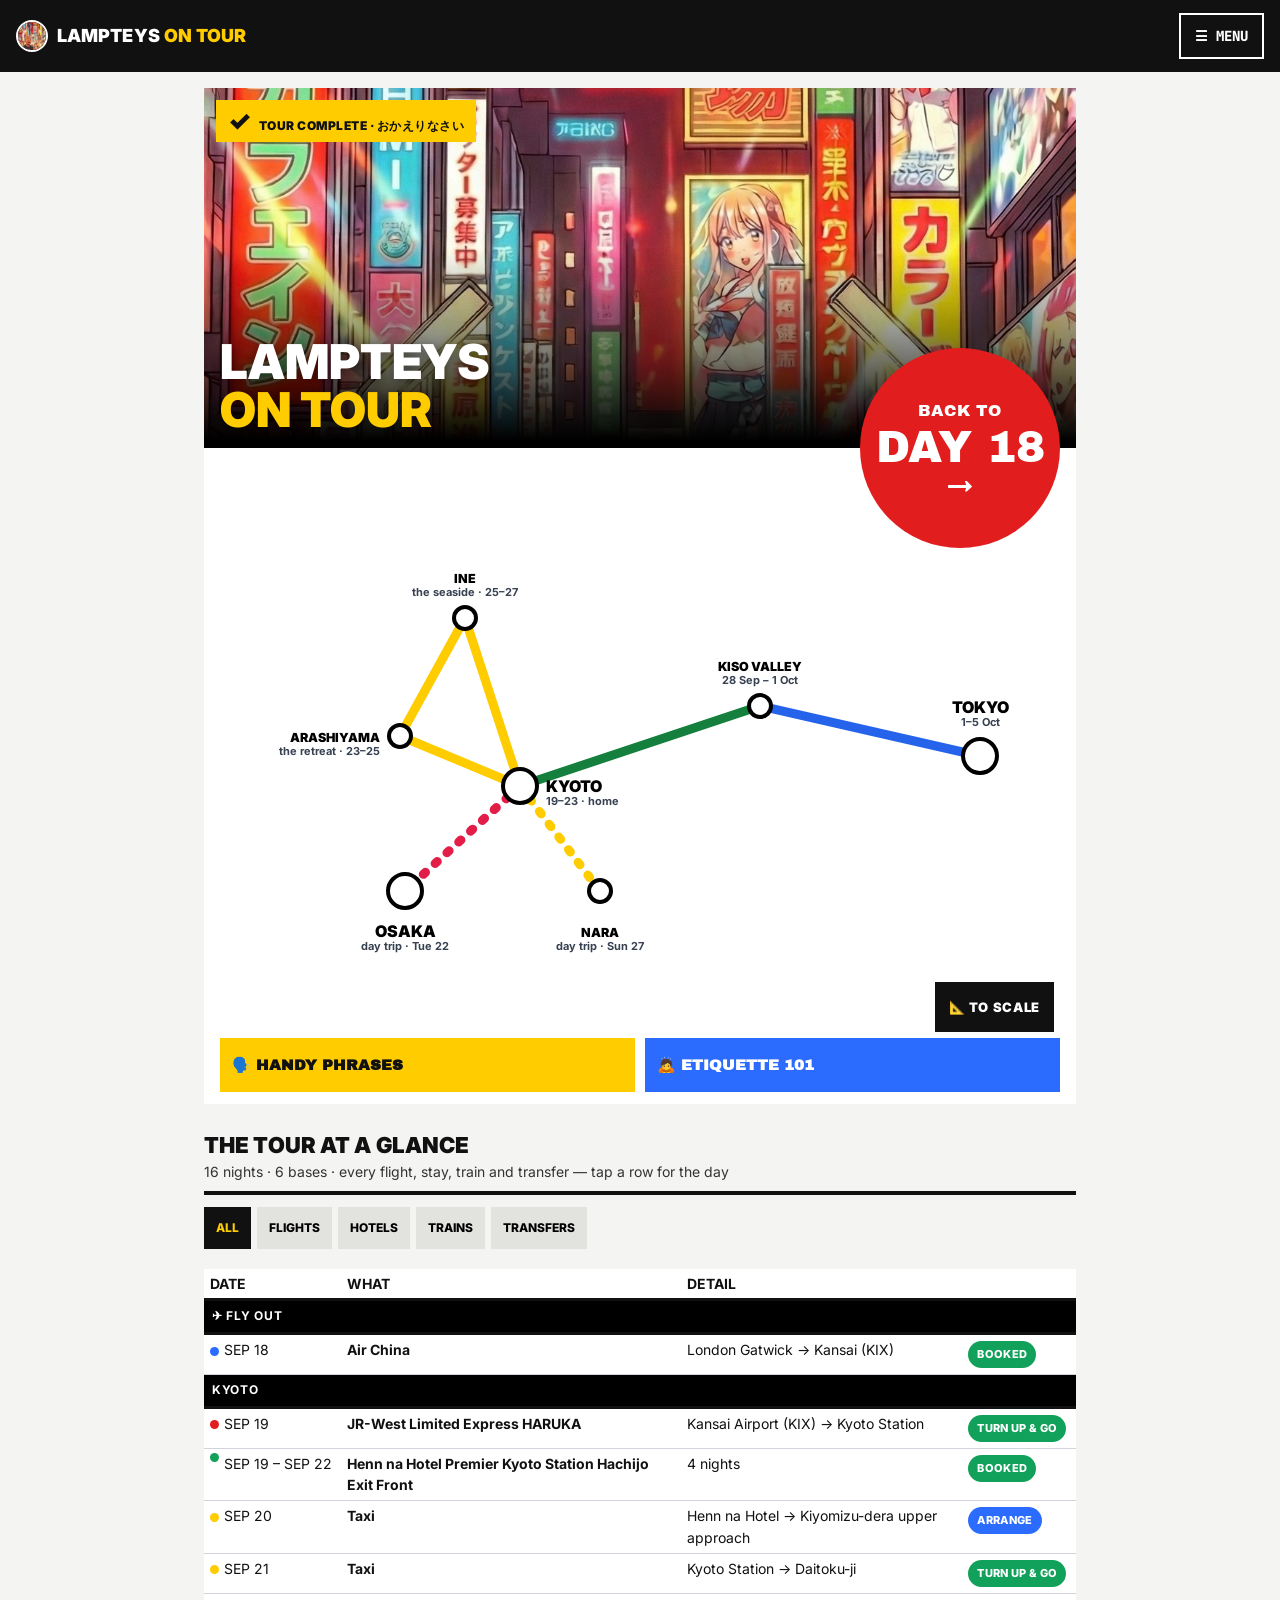
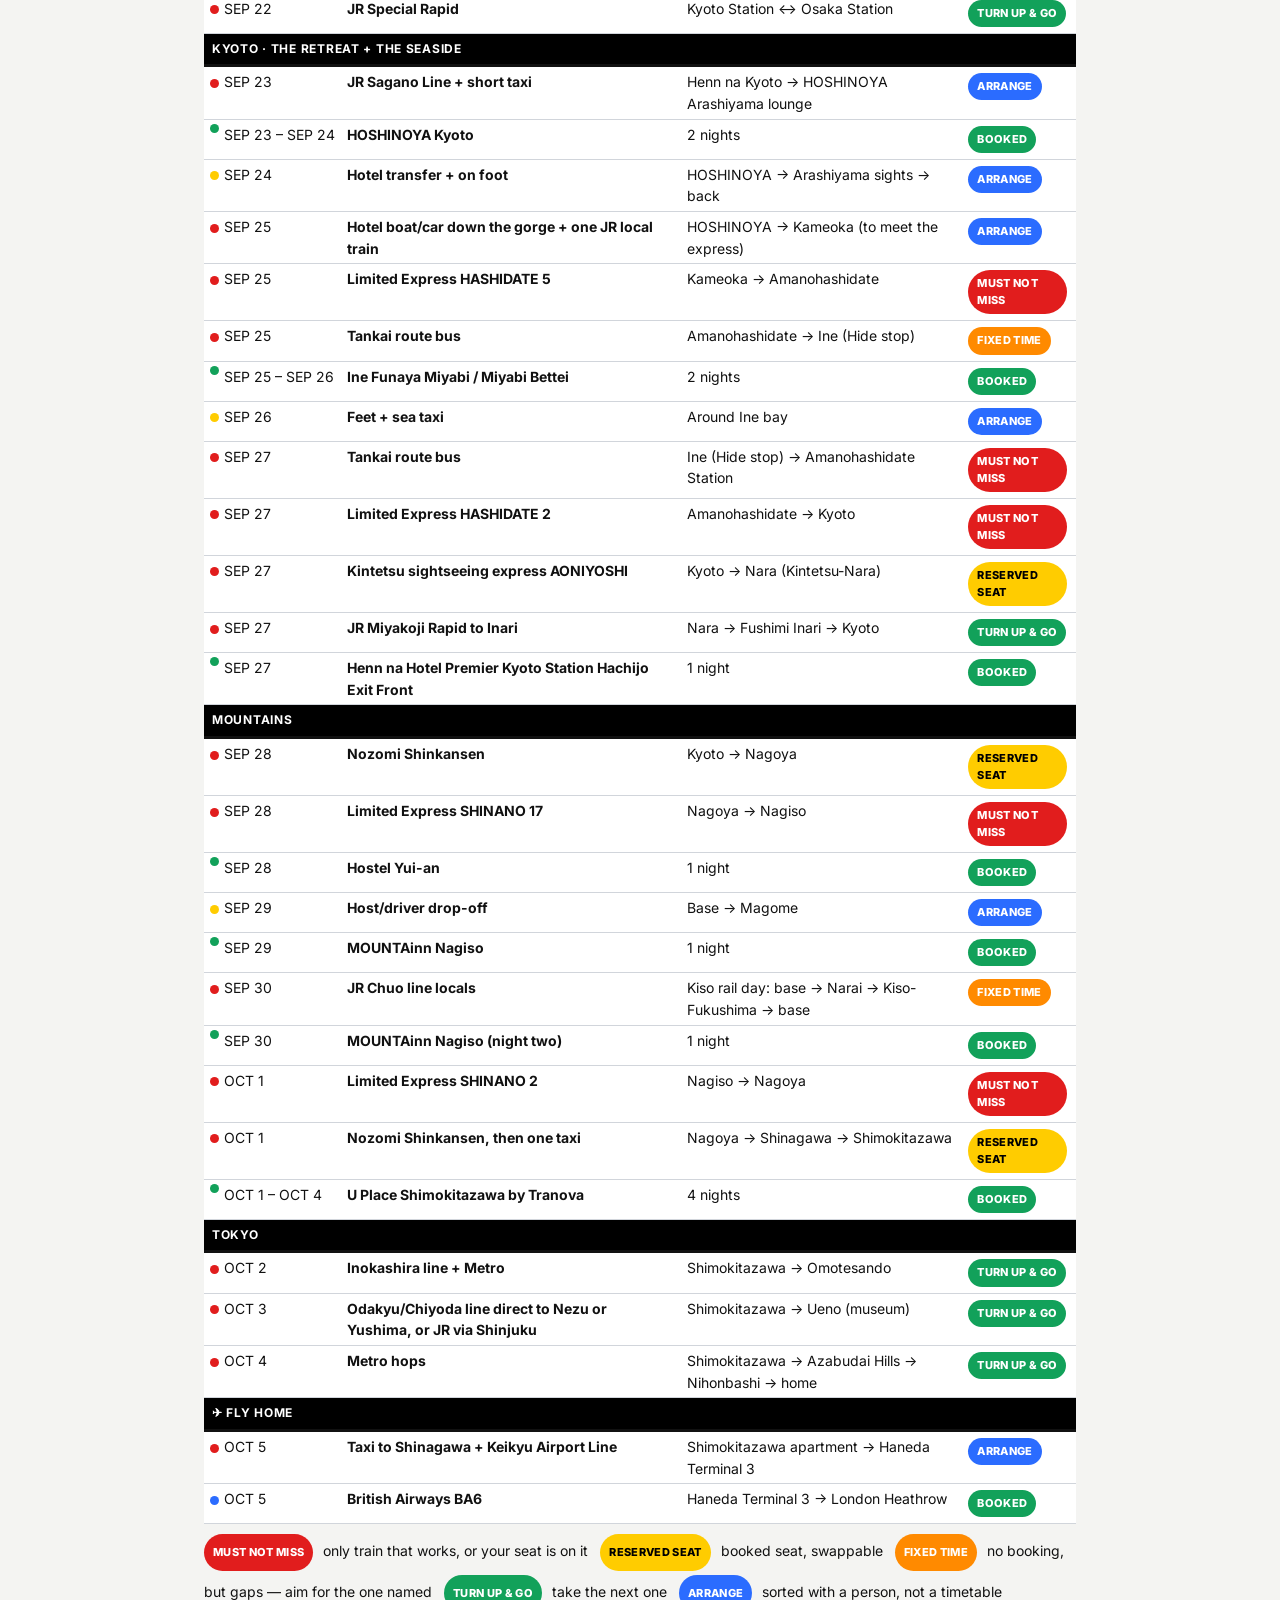
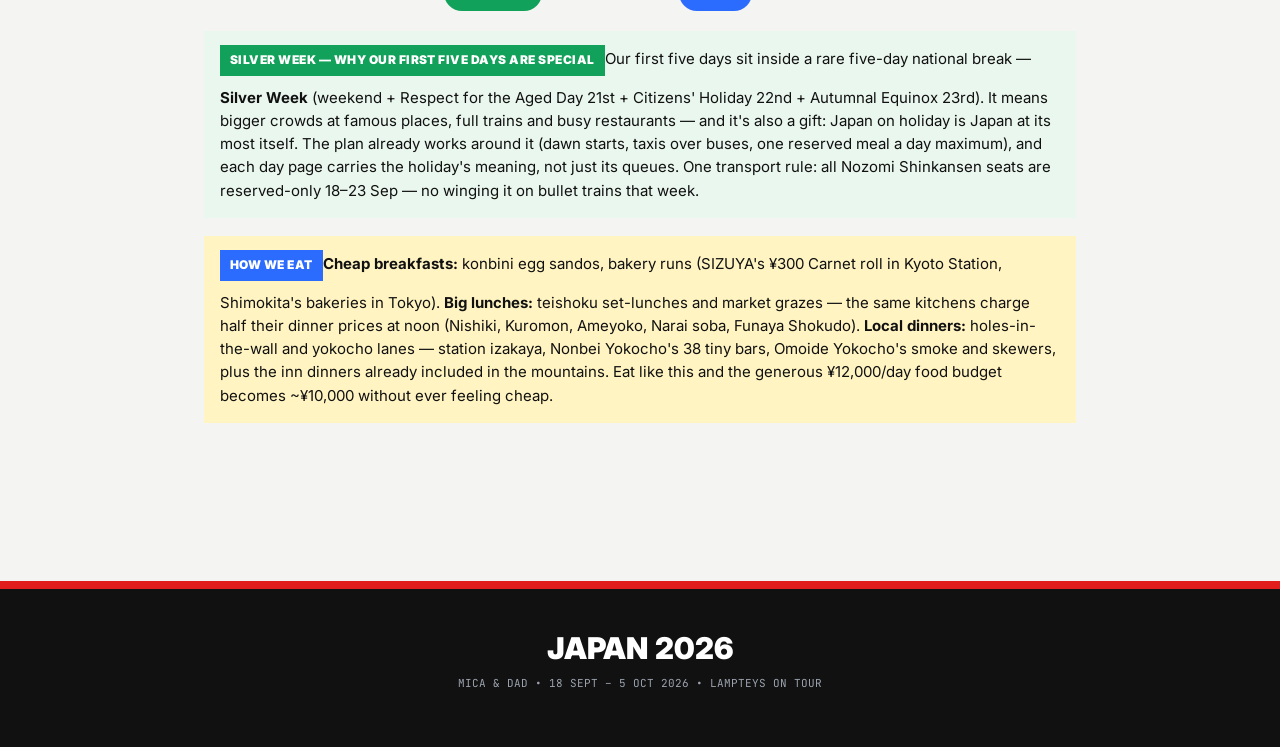
==== index.html @ 9e2e8c27 "Home: phrases + etiquette buttons move under the map Co-Authored-By: Claude Fable 5.1 <noreply@anthr" ====
<!DOCTYPE html>
<html lang="en">
<head>
<meta charset="UTF-8">
<meta name="viewport" content="width=device-width, initial-scale=1.0, viewport-fit=cover">
<meta name="theme-color" content="#ff2a2a">
<meta name="apple-mobile-web-app-capable" content="yes">
<meta name="apple-mobile-web-app-status-bar-style" content="black-translucent">
<meta name="apple-mobile-web-app-title" content="LAMPTEYS">
<title>LAMPTEYS ON TOUR</title>
<link rel="manifest" href="manifest.webmanifest">
<link rel="apple-touch-icon" href="images/icon-192.png">
<link rel="icon" href="images/icon-192.png">
<link rel="preconnect" href="https://fonts.googleapis.com">
<link href="https://fonts.googleapis.com/css2?family=Archivo+Black&family=Inter:wght@400;600;700;800;900&family=JetBrains+Mono:wght@400;700&family=Zen+Kaku+Gothic+New:wght@900&display=swap" rel="stylesheet">
<style>
:root{
  --bg:#f0f0f0; --ink:#000; --red:#ff2a2a; --yellow:#ffcc00; --blue:#0044ff;
  --green:#15803d; --orange:#f97316; --purple:#9333ea; --bw:3px;
}
*{box-sizing:border-box; -webkit-tap-highlight-color:transparent;}
html{scroll-behavior:smooth;}
body{
  margin:0; font-family:'Inter',sans-serif; background:var(--bg); color:var(--ink);
  padding-bottom:env(safe-area-inset-bottom);
  background-image:linear-gradient(rgba(0,0,0,.05) 1px,transparent 1px),linear-gradient(90deg,rgba(0,0,0,.05) 1px,transparent 1px);
  background-size:20px 20px;
}
h1,h2,h3,h4,.disp{font-family:'Archivo Black','Zen Kaku Gothic New',sans-serif;text-transform:uppercase;line-height:1.05;margin:0;}
.mono{font-family:'JetBrains Mono',monospace;}
a{color:inherit;}
img{max-width:100%;}
.wrap{max-width:900px;margin:0 auto;padding:0 14px;}
.nosb::-webkit-scrollbar{display:none}.nosb{-ms-overflow-style:none;scrollbar-width:none;}

/* POP BUTTONS */
.btn{
  display:flex;align-items:center;justify-content:center;gap:8px;
  background:#fff;border:var(--bw) solid #000;box-shadow:4px 4px 0 #000;
  font-family:'Archivo Black',sans-serif;text-transform:uppercase;letter-spacing:.05em;
  font-size:12px;padding:13px 14px;cursor:pointer;position:relative;top:0;left:0;
  transition:all .1s cubic-bezier(.4,0,.2,1);text-decoration:none;color:#000;text-align:center;
}
.btn:active{top:4px;left:4px;box-shadow:0 0 0 #000;}
.btn.red{background:var(--red);color:#fff;} .btn.yellow{background:var(--yellow);}
.btn.blue{background:var(--blue);color:#fff;} .btn.black{background:#000;color:#fff;}
.btn.big{font-size:17px;padding:18px 16px;box-shadow:6px 6px 0 #000;}
.btn.mini{font-size:10px;padding:7px 9px;box-shadow:3px 3px 0 #000;flex:1;}

/* TAGS */
.tag{display:inline-block;font-family:'JetBrains Mono',monospace;font-size:9px;font-weight:700;
  text-transform:uppercase;border:none;border-radius:999px;padding:3px 9px;background:#e5e7eb;margin:2px 3px 2px 0;letter-spacing:.03em;}
.tag.core{background:var(--red);color:#fff;} .tag.opt{background:#f3f4f6;color:#374151;}
.tag.book{background:var(--yellow);} .tag.local{background:var(--purple);color:#fff;}
.tag.low{background:#a7f3d0;} .tag.rain{background:#bfdbfe;} .tag.free{background:#000;color:#fff;}
.tag.scenic{background:#86efac;} .tag.hist{background:#fde68a;} .tag.culture{background:#fbcfe8;}
.tag.food{background:var(--orange);color:#fff;} .tag.cake{background:#f9a8d4;} .tag.shop{background:#c7d2fe;}
.tag.ent{background:#67e8f9;} .tag.weird{background:#d8b4fe;} .tag.status{background:#000;color:#fff;}
.tag.ok{background:var(--green);color:#fff;} .tag.ride{background:#fde68a;color:#78350f;} .tag.warn{background:var(--red);color:#fff;} .tag.est{background:#e5e7eb;}

/* CARDS */
.card{background:#fff;border:var(--bw) solid #000;box-shadow:6px 6px 0 rgba(0,0,0,.12);margin-bottom:16px;overflow:hidden;}
.card:hover{box-shadow:8px 8px 0 var(--red);}
.card .imgbox{height:170px;background:#e8e8e8;border-bottom:3px solid #000;position:relative;overflow:hidden;}
.card .imgbox img{width:100%;height:100%;object-fit:cover;display:block;}
.card .imgbox .cat{position:absolute;top:0;right:0;background:#000;color:#fff;font-family:'JetBrains Mono',monospace;font-size:10px;font-weight:700;padding:3px 8px;text-transform:uppercase;}
.card .imgbox .credit{position:absolute;bottom:0;left:0;background:rgba(0,0,0,.55);color:#fff;font-size:8px;padding:1px 5px;font-family:'JetBrains Mono',monospace;}
.card .body{padding:14px;}
.ph{display:flex;align-items:center;justify-content:center;height:100%;font-family:'Archivo Black',sans-serif;font-size:34px;color:#fff;text-shadow:3px 3px 0 #000;-webkit-text-stroke:1.5px #000;letter-spacing:.02em;text-align:center;padding:0 10px;}

/* RECEIPT (food) */
.receipt{background:#fff;border:3px solid #000;padding:16px;position:relative;box-shadow:6px 6px 0 rgba(0,0,0,.1);margin-bottom:14px;font-size:13.5px;}
.receipt::before{content:"";position:absolute;top:-6px;left:0;width:100%;height:10px;
  background:radial-gradient(circle,transparent 4px,#fff 5px) repeat-x;background-size:12px 10px;transform:rotate(180deg);}
.rline{border-bottom:2px dashed #000;margin:9px 0;}
.receipt h4{font-size:15px;}
.receipt .mono{font-size:11px;}

/* BOXES */
.narr{background:#fffbeb;border:3px solid #000;padding:18px;margin:22px 0;font-weight:600;position:relative;box-shadow:6px 6px 0 var(--blue);font-size:14.5px;}
.narr::before{content:attr(data-label);position:absolute;top:-12px;left:10px;background:var(--blue);color:#fff;
  font-family:'Archivo Black',sans-serif;font-size:11px;padding:4px 8px;transform:rotate(-2deg);border:2px solid #000;text-transform:uppercase;}
.hist-box{background:#f0fdf4;border:3px solid #000;padding:18px;margin:22px 0;position:relative;box-shadow:6px 6px 0 var(--green);font-size:14px;}
.hist-box::before{content:attr(data-label);position:absolute;top:-12px;left:10px;background:var(--green);color:#fff;
  font-family:'Archivo Black',sans-serif;font-size:11px;padding:4px 8px;transform:rotate(1deg);border:2px solid #000;text-transform:uppercase;}
.warn-box{background:#fef2f2;border:3px solid #000;padding:14px 16px;margin:16px 0;position:relative;box-shadow:5px 5px 0 var(--red);font-size:13.5px;}
.warn-box::before{content:attr(data-label);position:absolute;top:-12px;left:10px;background:var(--red);color:#fff;
  font-family:'Archivo Black',sans-serif;font-size:11px;padding:3px 8px;transform:rotate(-1deg);border:2px solid #000;text-transform:uppercase;}
.info-box{background:#eff6ff;border:3px solid #000;padding:14px 16px;margin:16px 0;position:relative;box-shadow:5px 5px 0 var(--blue);font-size:13.5px;}
.info-box::before{content:attr(data-label);position:absolute;top:-12px;left:10px;background:var(--blue);color:#fff;
  font-family:'Archivo Black',sans-serif;font-size:11px;padding:3px 8px;border:2px solid #000;text-transform:uppercase;}

/* SECTION HEADERS */
.sec{border-left:8px solid #000;background:#fff;border-top:3px solid #000;border-right:3px solid #000;border-bottom:3px solid #000;
  padding:10px 14px;margin:30px 0 16px;box-shadow:5px 5px 0 rgba(0,0,0,.15);}
.sec h3{font-size:19px;} .sec .sub{font-family:'JetBrains Mono',monospace;font-size:11px;margin-top:3px;color:#374151;}
.sec.orange{border-left-color:var(--orange);background:#fff7ed;}
.sec.blue{border-left-color:var(--blue);background:#eff6ff;}
.sec.green{border-left-color:var(--green);background:#f0fdf4;}
.sec.pink{border-left-color:#ec4899;background:#fdf2f8;}
.sec.purple{border-left-color:var(--purple);background:#faf5ff;}

/* EXPANDABLE SECTION CARDS (one box: banner header + contents) */
.secx{margin:30px 0 16px;}
.secx>summary{list-style:none;cursor:pointer;position:relative;display:block;
  border:3px solid #000;border-left-width:8px;padding:10px 44px 10px 14px;background:#fff;box-shadow:5px 5px 0 rgba(0,0,0,.15);}
.secx>summary::-webkit-details-marker{display:none;}
.secx>summary h3{font-size:19px;}
.secx>summary .sub{font-family:'JetBrains Mono',monospace;font-size:11px;margin-top:3px;color:#374151;}
.secx>summary .exp{position:absolute;right:14px;top:14px;font-size:16px;transition:transform .15s;}
.secx[open]>summary .exp{transform:rotate(180deg);}
.secx[open]>summary{border-bottom-style:dashed;border-bottom-width:2px;}
.secx .secbody{border:3px solid #000;border-top:none;border-left-width:8px;background:#fff;padding:12px;box-shadow:5px 5px 0 rgba(0,0,0,.15);}
.secx.blue>summary,.secx.blue .secbody{border-left-color:var(--blue);} .secx.blue>summary{background:#eff6ff;}
.secx.orange>summary,.secx.orange .secbody{border-left-color:var(--orange);} .secx.orange>summary{background:#fff7ed;}
.secx.green>summary,.secx.green .secbody{border-left-color:var(--green);} .secx.green>summary{background:#f0fdf4;}
.hrow{display:flex;gap:10px;align-items:center;margin:0 0 10px;}
.secx>summary .whyline{font-size:13px;font-weight:500;margin:6px 0 0;line-height:1.45;}
.secx>summary .sumtags{margin-top:7px;}
.getblk{background:#f9fafb;border:2px dashed #9ca3af;padding:9px 11px;margin-bottom:14px;}
.getblk .getrow{font-size:12px;font-family:'JetBrains Mono',monospace;display:flex;align-items:center;flex-wrap:wrap;gap:4px;margin-bottom:4px;}

/* HEADER */
header{position:sticky;top:0;z-index:50;background:#fff;border-bottom:4px solid #000;padding:10px 14px calc(10px);
  padding-top:calc(10px + env(safe-area-inset-top));display:flex;justify-content:space-between;align-items:center;box-shadow:0 3px 0 rgba(0,0,0,.1);}
header .logo{display:flex;gap:9px;align-items:center;cursor:pointer;text-decoration:none;color:#000;}
header .logo .dot{width:32px;height:32px;border-radius:50%;border:2.5px solid #000;overflow:hidden;background:#000;flex-shrink:0;}
header .logo .dot img{width:100%;height:100%;object-fit:cover;object-position:50% 30%;}
header h1{font-size:17px;} header h1 span{color:var(--red);}
header .hbtns{display:flex;gap:7px;}
header .hbtn{font-size:9.5px;font-weight:800;border:2px solid #000;padding:5px 8px;background:#fff;cursor:pointer;
  text-transform:uppercase;box-shadow:2px 2px 0 #000;font-family:'JetBrains Mono',monospace;text-decoration:none;color:#000;}
header .hbtn:active{transform:translate(2px,2px);box-shadow:none;}
#offline-pill{display:none;background:#000;color:var(--yellow);font-family:'JetBrains Mono',monospace;font-size:9px;
  font-weight:700;padding:4px 8px;text-align:center;letter-spacing:.06em;}
body.offline #offline-pill{display:block;}

/* NAV TABS */
#daynav{display:flex;overflow-x:auto;gap:7px;padding:10px 12px;background:#fff;position:sticky;z-index:40;border-bottom:3px solid #000;}
.dtab{flex-shrink:0;border:3px solid #e5e5e5;background:#fff;padding:7px 10px;text-align:center;cursor:pointer;
  font-family:'JetBrains Mono',monospace;font-size:10px;font-weight:700;min-width:64px;position:relative;}
.dtab .c{font-family:'Archivo Black',sans-serif;font-size:12px;text-transform:uppercase;margin-top:2px;}
.dtab.active{background:var(--yellow);border-color:#000;transform:skew(-5deg);box-shadow:3px 3px 0 #000;}
.dtab .ind{position:absolute;top:-7px;right:-6px;font-size:11px;background:#fff;border:2px solid #000;border-radius:50%;
  width:18px;height:18px;line-height:15px;}
.dtab .ind.trav{background:var(--blue);} .dtab .ind.bk{background:var(--yellow);}

/* SUBNAV */
#subnav{display:flex;overflow-x:auto;gap:7px;padding:9px 12px;background:#000;position:sticky;z-index:39;}
.snav{flex-shrink:0;color:#fff;font-family:'JetBrains Mono',monospace;font-size:10px;font-weight:700;text-transform:uppercase;
  padding:5px 10px;border:2px solid #444;cursor:pointer;text-decoration:none;letter-spacing:.03em;}
.snav.active{background:var(--red);border-color:#fff;}

/* HERO (landing) */
.hero{border:6px solid #000;background:#fff;box-shadow:12px 12px 0 #000;margin:22px 0;overflow:hidden;}
.hero .himg{position:relative;height:430px;background:#000;overflow:hidden;}
.hero .himg img{width:100%;height:100%;object-fit:cover;object-position:50% 22%;}
.hero .himg .grad{position:absolute;inset:0;background:linear-gradient(to top,#000 2%,rgba(0,0,0,.55) 24%,transparent 55%);}
.hero .himg .ht{position:absolute;bottom:16px;left:16px;right:16px;}
.hero .himg h1{font-size:clamp(42px,10vw,84px);color:#fff;letter-spacing:-.02em;
  text-shadow:4px 4px 0 var(--blue);-webkit-text-stroke:2px #000;}
.hero .himg h1 .y{color:var(--yellow);}
.hero .hbody{padding:20px 16px;background:
  linear-gradient(#fff 60%, #fff);}
.route{display:flex;justify-content:space-between;align-items:center;position:relative;margin:14px 2px 22px;flex-wrap:nowrap;overflow-x:auto;gap:4px;padding:8px 2px;}
.route::before{content:"";position:absolute;top:50%;left:0;width:100%;height:8px;background:#000;border-radius:99px;z-index:0;}
.route .stop{background:#fff;border:3px solid #000;border-radius:99px;padding:3px 6px;font-family:'Archivo Black',sans-serif;
  font-size:9px;z-index:1;white-space:nowrap;text-transform:uppercase;flex-shrink:0;}
@media(min-width:480px){.route .stop{font-size:11px;padding:4px 9px;border-width:3.5px;}}
.route .stop.end{background:#000;color:#fff;box-shadow:4px 4px 0 var(--red);}
.route .stop.mid{background:var(--yellow);}
.datebar{display:inline-block;background:var(--yellow);border:2.5px solid #000;box-shadow:4px 4px 0 #000;
  font-family:'JetBrains Mono',monospace;font-weight:700;font-size:12.5px;padding:7px 11px;transform:rotate(-1deg);margin-bottom:8px;}
#countdown{font-family:'JetBrains Mono',monospace;font-weight:700;font-size:12px;margin:6px 0 18px;}
#countdown b{background:#000;color:var(--yellow);padding:2px 7px;font-size:15px;margin-right:4px;}
.homegrid{display:grid;grid-template-columns:1fr 1fr;gap:13px;margin-top:14px;}
@media(min-width:640px){.homegrid{grid-template-columns:1fr 1fr 1fr;}}

/* DAY HERO */
.dayhero{border:4px solid #000;background:#fff;box-shadow:8px 8px 0 rgba(0,0,0,.14);margin:20px 0;overflow:hidden;}
.dayhero .dh-img{height:220px;position:relative;background:#ddd;}
.dayhero .dh-img img{width:100%;height:100%;object-fit:cover;display:block;}
.dayhero .dh-img .credit{position:absolute;bottom:0;right:0;background:rgba(0,0,0,.55);color:#fff;font-size:8px;padding:1px 5px;font-family:'JetBrains Mono',monospace;}
.dayhero .dh-body{padding:16px;}
.dayhero h2{font-size:clamp(24px,6vw,38px);margin:6px 0 4px;}
.factgrid{display:grid;grid-template-columns:1fr 1fr;gap:8px;margin-top:14px;}
@media(min-width:640px){.factgrid{grid-template-columns:1fr 1fr 1fr;}}
.fact{border:2.5px solid #000;background:#fafafa;padding:8px 10px;}
.fact .k{font-family:'JetBrains Mono',monospace;font-size:9px;font-weight:700;text-transform:uppercase;color:#6b7280;}
.fact .v{font-weight:700;font-size:12.5px;margin-top:2px;}

/* TRAVEL CARD */
.leg{border:3px solid #000;background:#fff;box-shadow:6px 6px 0 var(--blue);margin-bottom:18px;}
.leg .leg-head{background:var(--blue);color:#fff;padding:10px 14px;display:flex;justify-content:space-between;align-items:center;gap:8px;flex-wrap:wrap;}
.leg .leg-head h4{font-size:14.5px;color:#fff;}
.leg .leg-head .mono{font-size:10px;color:#dbeafe;}
.leg .leg-body{padding:13px 14px;font-size:13.5px;}
.kv{display:grid;grid-template-columns:110px 1fr;gap:4px 10px;font-size:12.5px;margin:9px 0;}
.kv .k{font-family:'JetBrains Mono',monospace;font-size:10px;font-weight:700;text-transform:uppercase;color:#4b5563;padding-top:1px;}
.steps{counter-reset:s;margin:10px 0;padding:0;list-style:none;}
.steps li{counter-increment:s;position:relative;padding:7px 0 7px 38px;border-bottom:1.5px dashed #d1d5db;font-size:13.5px;}
.steps li::before{content:counter(s);position:absolute;left:0;top:6px;width:24px;height:24px;background:var(--yellow);
  border:2.5px solid #000;font-family:'Archivo Black',sans-serif;font-size:12px;display:flex;align-items:center;justify-content:center;}
.grid2{display:grid;grid-template-columns:1fr;gap:14px;}
@media(min-width:640px){.grid2{grid-template-columns:1fr 1fr;}}

/* SHAPE OF DAY */
.shape{display:grid;grid-template-columns:1fr;gap:10px;}
@media(min-width:640px){.shape{grid-template-columns:1fr 1fr 1fr;}}
.shape .slot{border:3px solid #000;background:#fff;padding:12px;box-shadow:4px 4px 0 rgba(0,0,0,.12);}
.shape .slot h4{font-size:13px;border-bottom:3px solid var(--yellow);display:inline-block;margin-bottom:7px;}
.shape .slot p{margin:0;font-size:13px;}

/* HOTEL */
.hotel{border:3px solid var(--blue);background:#fff;box-shadow:6px 6px 0 rgba(0,68,255,.25);margin-bottom:16px;position:relative;overflow:hidden;}
.hotel .status{position:absolute;top:0;right:0;font-family:'JetBrains Mono',monospace;font-size:10px;font-weight:700;padding:4px 9px;z-index:2;}

/* CHECKLIST */
.chk{border:2.5px solid #000;background:#fff;margin-bottom:10px;padding:11px 12px;display:flex;gap:10px;align-items:flex-start;}
.chk .box{width:22px;height:22px;border:3px solid #000;flex-shrink:0;margin-top:1px;background:#fff;font-family:'Archivo Black',sans-serif;font-size:14px;display:flex;align-items:center;justify-content:center;}
.chk.done{background:#f0fdf4;} .chk.done .box{background:var(--green);color:#fff;}
.chk.done .t{text-decoration:none;} .chk .t{font-weight:700;font-size:13.5px;}
.chk .d{font-size:12px;color:#374151;margin-top:2px;}
.chk .meta{font-family:'JetBrains Mono',monospace;font-size:10px;color:#6b7280;margin-top:3px;}
.chk.secondary{opacity:.62;background:#fafafa;}

/* PHRASES */
.phrase{border:2.5px solid #000;background:#fff;margin-bottom:10px;padding:11px 13px;cursor:pointer;}
.phrase .en{font-weight:800;font-size:13px;}
.phrase .jp{font-size:19px;margin:4px 0 2px;font-weight:600;}
.phrase .ro{font-family:'JetBrains Mono',monospace;font-size:11px;color:#374151;}
.phrase .use{font-size:11.5px;color:#6b7280;margin-top:4px;}
#bigphrase{position:fixed;inset:0;background:#fff;z-index:200;display:none;flex-direction:column;align-items:center;justify-content:center;padding:24px;text-align:center;}
#bigphrase .jp{font-size:clamp(34px,9vw,64px);font-weight:900;line-height:1.3;}
#bigphrase .en{font-size:16px;font-weight:700;margin-top:18px;color:#374151;white-space:pre-line;}
#bigphrase button{margin-top:30px;}

/* MAP */
.mapframe{border:4px solid #000;box-shadow:8px 8px 0 rgba(0,0,0,.15);height:340px;background:#e5e7eb;margin-bottom:14px;position:relative;}
.mapframe iframe{width:100%;height:100%;border:0;display:block;}
.mapframe .map-off{position:absolute;inset:0;display:flex;align-items:center;justify-content:center;flex-direction:column;gap:8px;text-align:center;padding:20px;font-weight:700;}
.pin-row{border:2.5px solid #000;background:#fff;padding:10px 12px;margin-bottom:9px;display:flex;justify-content:space-between;gap:10px;align-items:center;flex-wrap:wrap;}
.pin-row .n{font-weight:800;font-size:13px;} .pin-row .a{font-size:11px;color:#4b5563;font-family:'JetBrains Mono',monospace;}

/* FOOTER */
footer{background:#000;color:#fff;text-align:center;padding:44px 16px;border-top:8px solid var(--red);margin-top:50px;}
footer h2{font-size:30px;} footer p{font-family:'JetBrains Mono',monospace;font-size:11px;color:#9ca3af;}

/* COMPACT EXPANDABLE ROWS (v2 restyle) */
.xr{border:2.5px solid #000;background:#fff;margin-bottom:10px;}
.xr>summary{display:flex;gap:10px;align-items:center;padding:9px 11px;cursor:pointer;list-style:none;}
.xr>summary::-webkit-details-marker{display:none;}
.xr .th{width:54px;height:54px;object-fit:cover;border:2px solid #000;flex-shrink:0;}
.xr .thc{display:flex;align-items:center;justify-content:center;font-family:'Archivo Black',sans-serif;color:#fff;font-size:19px;}
.xr .nm{font-weight:800;font-size:13.5px;line-height:1.2;}
.xr .jpn{font-family:Inter;font-weight:600;font-size:11px;color:#6b7280;}
.xr .ol{font-size:11.5px;color:#4b5563;margin-top:2px;}
.xr .exp{margin-left:auto;font-size:15px;flex-shrink:0;transition:transform .15s;}
.xr[open]>summary .exp{transform:rotate(180deg);}
.xr[open]>summary{border-bottom:2px dashed #9ca3af;}
.xr .inner2{padding:12px;}
.mae{border-top:2px dashed #d1d5db;margin-top:12px;padding-top:10px;font-size:12.5px;}
.mae>div{margin:4px 0;}
.mae b{font-family:'JetBrains Mono',monospace;font-size:10px;background:var(--yellow);border:1.5px solid #000;padding:1px 5px;margin-right:5px;}

#mapmodal{position:fixed;inset:0;background:rgba(0,0,0,.62);z-index:150;display:none;align-items:center;justify-content:center;padding:14px;}
.mm-box{background:#fff;border:4px solid #000;box-shadow:8px 8px 0 #000;width:100%;max-width:640px;height:72vh;display:flex;flex-direction:column;}
.mm-head{display:flex;justify-content:space-between;align-items:center;padding:8px 10px;border-bottom:3px solid #000;gap:8px;}
#mm-frame{flex:1;border:0;width:100%;}
.legblk{padding:10px 0;border-bottom:2px dashed #d1d5db;}
.legblk:last-child{border-bottom:none;}
.legblk .lt{font-weight:800;font-size:13.5px;}

/* DAY TIMELINE (big type for easy reading) */
.tl{margin:16px 0 6px;border-left:5px solid #000;padding-left:16px;}
.tln{position:relative;padding:0 0 16px 4px;}
.tln::before{content:"";position:absolute;left:-25px;top:4px;width:13px;height:13px;background:var(--yellow);border:3px solid #000;border-radius:50%;}
.tln .plabel{font-family:'Archivo Black',sans-serif;font-size:13px;background:#000;color:#fff;padding:2px 8px;display:inline-block;margin-bottom:6px;}
.tln .step{font-size:15px;line-height:1.55;margin:5px 0;padding-left:2px;}
.tln .step::before{content:"▸ ";color:var(--red);font-weight:900;}
.shortbox{border:3px solid #000;background:#fff;box-shadow:4px 4px 0 var(--blue);padding:10px 12px 8px;margin:12px 0 4px;}.shortbox .shl{font-family:inherit;font-size:11px;font-weight:800;letter-spacing:.12em;color:var(--blue);margin-bottom:4px;}.shortbox ol{margin:0;padding-left:20px;font-size:14px;font-weight:700;line-height:1.4;}.shortbox li{margin:3px 0;}.shortbox .shs{font-size:12.5px;color:#4b5563;margin-top:6px;border-top:2px dashed #d1d5db;padding-top:6px;font-weight:500;}.slot{margin-top:6px;font-size:12px;border:2px dashed #9ca3af;padding:5px 8px;background:#fffbeb;}
.anchorline{border:3px solid #000;background:var(--yellow);box-shadow:4px 4px 0 #000;padding:10px 12px;font-weight:800;font-size:14px;margin:12px 0 6px;}
.wsline{font-family:'JetBrains Mono',monospace;font-size:12px;font-weight:700;color:#374151;margin:10px 0 0;}
.flexline{font-size:12.5px;color:#4b5563;margin:2px 0 0;border-top:2px dashed #d1d5db;padding-top:8px;}
.dtags .tag{font-size:11px;padding:3px 8px;}

/* MISC */
.fade{animation:fadeIn .35s ease-out;}
@keyframes fadeIn{from{opacity:0;transform:translateY(10px);}to{opacity:1;transform:translateY(0);}}
details.more{border:2.5px solid #000;background:#fafafa;margin-top:9px;}
details.more summary{cursor:pointer;font-family:'JetBrains Mono',monospace;font-size:10.5px;font-weight:700;
  text-transform:uppercase;padding:7px 11px;background:#fff;user-select:none;}
details.more[open] summary{border-bottom:2px dashed #9ca3af;}
details.more .inner{padding:10px 12px;font-size:13px;}
.btnrow{display:flex;gap:8px;margin-top:10px;flex-wrap:wrap;}
.lastchecked{font-family:'JetBrains Mono',monospace;font-size:9.5px;color:#6b7280;margin-top:8px;}
.cake-band{background:#fdf2f8;border:3px solid #000;box-shadow:6px 6px 0 #ec4899;padding:16px;margin:22px 0;position:relative;}
.cake-band::before{content:"TODAY'S CAKE 🍰";position:absolute;top:-13px;left:10px;background:#ec4899;color:#fff;
  font-family:'Archivo Black',sans-serif;font-size:11px;padding:4px 8px;transform:rotate(-2deg);border:2px solid #000;}
.day-summary-note{font-size:12px;font-family:'JetBrains Mono',monospace;color:#374151;margin-top:6px;}
table.simple{width:100%;border-collapse:collapse;font-family:'JetBrains Mono',monospace;font-size:12px;}
table.simple th{text-align:left;border-bottom:3px solid #000;padding:7px 6px;}
table.simple td{border-bottom:1.5px solid #d1d5db;padding:7px 6px;vertical-align:top;}
.copybtn{border:2px solid #000;background:#fff;font-family:'JetBrains Mono',monospace;font-size:9.5px;font-weight:700;
  padding:4px 8px;cursor:pointer;box-shadow:2px 2px 0 #000;}
.copybtn:active{transform:translate(2px,2px);box-shadow:none;}

.bigfig{display:grid;grid-template-columns:repeat(auto-fit,minmax(160px,1fr));gap:10px;margin:14px 0 18px}
.bigfig.two{grid-template-columns:repeat(auto-fit,minmax(220px,1fr))}
.bigfig .bf{border:3px solid #000;background:#fff;padding:12px 13px;box-shadow:4px 4px 0 #000}
.bigfig .bf.tot{background:#FFE24D}
.bigfig .bfk{font-family:JetBrains Mono,monospace;font-size:10.5px;letter-spacing:.06em;color:#374151}
.bigfig .bfv{font-family:Archivo Black,sans-serif;font-size:26px;line-height:1.1;margin:4px 0 3px}
.bigfig .bfs{font-size:11.5px;color:#4b5563;line-height:1.35}

.bigfig details.bf{padding:0}
.bigfig details.bf>summary{list-style:none;cursor:pointer;padding:12px 13px;position:relative}
.bigfig details.bf>summary::-webkit-details-marker{display:none}
.bigfig details.bf>summary::after{content:"▾";position:absolute;right:11px;top:11px;font-size:13px}
.bigfig details.bf[open]>summary::after{content:"▴"}
.bigfig .bfbody{padding:0 13px 13px;border-top:2px solid #000;margin-top:2px}
.bigfig .bfnote{font-size:11.5px;color:#4b5563;margin:8px 0 0;line-height:1.4}
table.simple.mini{font-size:12px;margin-top:10px}
table.simple.mini th,table.simple.mini td{padding:4px 6px}
table.simple tr.tr-tot td{font-family:Archivo Black,sans-serif;border-top:2px solid #000}

.tdcard{border:3px solid #000;background:#fff;box-shadow:5px 5px 0 #000;margin:0 0 14px}
.tdcard>summary{list-style:none;cursor:pointer;display:flex;align-items:center;gap:11px;padding:14px 13px}
.tdcard>summary::-webkit-details-marker{display:none}
.tdcard .tdi{font-size:22px;line-height:1}
.tdcard .tdt{flex:1;min-width:0}
.tdcard .tdh{font-family:Archivo Black,sans-serif;font-size:17px;line-height:1.15}
.tdcard .tds{font-size:11.5px;color:#4b5563;margin-top:2px}
.tdcard .tdn{font-family:JetBrains Mono,monospace;font-size:10.5px;border:2px solid #000;padding:2px 7px;white-space:nowrap}
.tdcard>summary .exp{font-size:13px}
.tdcard[open]>summary{border-bottom:3px solid #000}
.tdcard .tdbody{padding:4px 11px 12px}
.tdcard.crit{border-left:9px solid #dc2626}
.tdcard.b4{border-left:9px solid #2563eb}
.tdcard.done{border-left:9px solid #15803d;background:#f6fdf8}

/* ---- tap-to-expand images ---- */
.dayhero .dh-img{cursor:zoom-in}
.dayhero .dh-img .zoomhint{position:absolute;top:8px;right:8px;background:rgba(0,0,0,.62);color:#fff;
  font-family:'JetBrains Mono',monospace;font-size:9.5px;letter-spacing:.04em;padding:3px 7px;border:1px solid rgba(255,255,255,.35);pointer-events:none}
.xr .th{cursor:zoom-in}
#lightbox{position:fixed;inset:0;background:rgba(0,0,0,.94);z-index:9999;display:none;
  flex-direction:column;align-items:center;justify-content:center;padding:14px}
#lightbox.on{display:flex}
#lightbox img{max-width:100%;max-height:78vh;object-fit:contain;border:3px solid #fff;background:#111}
#lightbox .lbcap{color:#fff;font-family:'JetBrains Mono',monospace;font-size:12px;margin-top:12px;text-align:center;max-width:760px;line-height:1.5}
#lightbox .lbcred{color:#9ca3af;font-size:10px;margin-top:5px}
#lightbox .lbclose{position:absolute;top:12px;right:14px;background:#fff;border:3px solid #000;
  font-family:'Archivo Black',sans-serif;font-size:15px;padding:5px 13px;cursor:pointer}
#lightbox .lbnav{position:absolute;top:50%;transform:translateY(-50%);background:rgba(255,255,255,.92);
  border:3px solid #000;font-size:22px;padding:8px 13px;cursor:pointer;user-select:none}
#lightbox .lbprev{left:12px} #lightbox .lbnext{right:12px}
#lightbox .lbcount{color:#fff;font-family:'JetBrains Mono',monospace;font-size:10.5px;margin-top:8px;opacity:.75}

.pfilters{display:flex;flex-wrap:wrap;gap:7px;margin:0 0 16px}
.pf{font-family:'JetBrains Mono',monospace;font-size:10.5px;letter-spacing:.03em;background:#fff;border:2px solid #000;
  padding:6px 10px;cursor:pointer;box-shadow:2px 2px 0 #000}
.pf.on{background:#FFE24D;transform:translate(1px,1px);box-shadow:1px 1px 0 #000}
.pf .pn{opacity:.55;margin-left:3px}
.prow{display:flex;gap:11px;border:2px solid #000;background:#fff;padding:10px 11px;margin-bottom:8px}
.prow .pday{flex:0 0 62px;font-family:'JetBrains Mono',monospace;font-size:10.5px;line-height:1.5}
.prow .pday a{font-weight:700;color:#000}
.prow .pday span{display:block;color:#6b7280}
.prow .pmain{flex:1;min-width:0}
.prow .pnm{font-weight:700;font-size:14px;line-height:1.25}
.prow .pwhy{font-size:12px;color:#4b5563;margin:3px 0 5px;line-height:1.4}
.prow .ptags{display:flex;flex-wrap:wrap;gap:4px}
.prow .ptag{font-family:'JetBrains Mono',monospace;font-size:9px;border:1px solid #000;padding:1px 5px;background:#f7f7f7}
.prow .phrs{font-family:'JetBrains Mono',monospace;font-size:10px;color:#374151;margin-top:4px}
.prow .phrs.cl{color:#b91c1c}
.btn.pinkb{background:#FF5FA2;color:#000}

.aboutx{border:3px solid #000;background:#FFF9E8;box-shadow:5px 5px 0 rgba(0,0,0,.12);margin:16px 0}
.aboutx>summary{list-style:none;cursor:pointer;display:flex;align-items:center;gap:9px;padding:11px 13px;background:#000;color:#fff}
.aboutx>summary::-webkit-details-marker{display:none}
.aboutx .axl{font-family:'Archivo Black',sans-serif;font-size:13.5px;letter-spacing:.02em;flex:1}
.aboutx .axm{font-family:'JetBrains Mono',monospace;font-size:9px;opacity:.6}
.aboutx:not([open]) .axm::after{content:' — TAP TO OPEN'}
.aboutx:not([open]) .axm{font-size:0}
.aboutx:not([open]) .axm::after{font-size:9px}
.aboutx .axbody{padding:13px;font-size:13.5px;line-height:1.62}
.aboutx .axmore{margin-top:11px;padding-top:11px;border-top:2px dashed #c9b98a}
.guide-box{border:3px solid #7c3aed;background:#f5f0ff;padding:11px 12px;margin:12px 0 4px;position:relative;font-size:12.5px;line-height:1.55}
.guide-box::before{content:attr(data-label);position:absolute;top:-11px;left:9px;background:#7c3aed;color:#fff;
  font-family:'JetBrains Mono',monospace;font-size:9.5px;padding:2px 7px;letter-spacing:.04em}

.bigmap{height:460px;border:4px solid #000;box-shadow:6px 6px 0 #000;background:#eee;margin:8px 0 4px;position:relative;z-index:1}
.bigmap .mapload{display:flex;flex-direction:column;align-items:center;justify-content:center;height:100%;
  font-family:'JetBrains Mono',monospace;font-size:12.5px;text-align:center;color:#374151;padding:20px}
.bigmap .mapload span{font-size:10.5px;color:#6b7280;margin-top:7px;max-width:320px;line-height:1.5}
.basepin span{display:flex;align-items:center;justify-content:center;width:26px;height:26px;background:#FFE24D;
  border:3px solid #000;border-radius:50%;font-family:'Archivo Black',sans-serif;font-size:12px}
.routestrip{display:flex;align-items:center;gap:5px;overflow-x:auto;padding:10px 2px 14px}
.routestrip .rs{display:flex;align-items:center;gap:7px;border:2px solid #000;background:#fff;padding:6px 9px;white-space:nowrap}
.routestrip .rsn{width:20px;height:20px;border-radius:50%;color:#fff;font-family:'Archivo Black',sans-serif;
  font-size:11px;display:flex;align-items:center;justify-content:center;flex-shrink:0}
.routestrip .rst{font-family:'Archivo Black',sans-serif;font-size:11.5px;line-height:1.1}
.routestrip .rsd{font-family:'JetBrains Mono',monospace;font-size:9px;color:#6b7280}
.routestrip .rsar{font-size:15px;color:#9ca3af;flex-shrink:0}
.svgmap{width:100%;height:auto;border:2px solid #000;background:#fbfbf8;display:block;margin:6px 0 10px}
.pinlist{margin:6px 0 0;padding-left:20px;font-size:12.5px;line-height:1.75}
.pinlist .pl-d{font-family:'JetBrains Mono',monospace;font-size:10px;color:#6b7280;margin-left:4px}
.pinlist .copybtn{margin-left:6px}

/* v27: trains card + ticket-office sheet */
.jpsheet{border:3px solid #000;background:#fff;padding:14px 16px;margin:10px 0;box-shadow:6px 6px 0 var(--yellow);font-family:"Hiragino Sans","Yu Gothic","Noto Sans JP",sans-serif;}
.jpsheet .jph{font-weight:800;font-size:18px;margin-bottom:8px;border-bottom:2px solid #000;padding-bottom:6px;}
.jpsheet .jpl{font-size:16px;line-height:1.5;padding:6px 0;border-bottom:1px dashed #d1d5db;}
.jpsheet .jpf{font-size:14px;margin-top:10px;color:#374151;}
table.trains td{vertical-align:top;font-size:12px;}
@media print{ .jpsheet{box-shadow:none;page-break-inside:avoid;} header,#subnav,#daynav,#offline-pill,.btnrow,.hero .btnrow{display:none!important} .tdcard{box-shadow:none;break-inside:auto;margin-bottom:10px} .tdcard>summary{break-after:avoid} .tdcard>.tdbody{display:block} .tdcard>summary .exp{display:none} .chk{break-inside:avoid;box-shadow:none} .hero{box-shadow:none!important} main{padding-bottom:0!important} body{background:#fff} }
.dadlist{font-size:13.5px;line-height:1.55;border:2px solid #000;padding:12px;background:#fff;margin:6px 0 10px;}

/* ===== v27: area cards, map, walk strip, carousels, detail sheet ===== */
.shapex{border:2px dashed #000;background:#fff;margin:12px 0 4px;padding:0 10px;}
.shapex>summary{list-style:none;cursor:pointer;font-family:'JetBrains Mono',monospace;font-weight:700;font-size:11.5px;padding:9px 0;display:flex;align-items:center;gap:8px;}
.shapex>summary::-webkit-details-marker{display:none;} .shapex>summary .exp{margin-left:auto;} .shapex[open]>summary .exp{transform:rotate(180deg);}
.area{border:3px solid #000;background:#fff;margin:18px 0;box-shadow:6px 6px 0 #000;position:relative;}
.area::before{content:'AREA';position:absolute;top:-12px;left:12px;background:#000;color:var(--yellow);font-family:'Archivo Black',sans-serif;font-size:10px;letter-spacing:.12em;padding:3px 9px;border:2px solid #000;}
.area.opt::before{content:'OPTION';background:#fff;color:#000;}
.area>summary{background:#fffbe6;border-bottom:0;}
.area[open]>summary{border-bottom:3px solid #000;}
.area .exp{margin-left:auto;font-family:'JetBrains Mono',monospace;font-size:10px;font-weight:800;border:2px solid #000;background:#fff;padding:5px 8px;white-space:nowrap;box-shadow:2px 2px 0 #000;}
.area .exp-c{display:none;} .area[open] .exp-o{display:none;} .area[open] .exp-c{display:inline;}
.area.opt{border-style:dashed;box-shadow:none;}
.area>summary{list-style:none;cursor:pointer;padding:12px 12px 10px;}
.area>summary::-webkit-details-marker{display:none;}
.area .an{display:flex;gap:10px;align-items:center;}
.area .ai{flex:none;width:34px;height:34px;background:var(--yellow);border:3px solid #000;font-family:'Archivo Black',sans-serif;font-size:16px;display:flex;align-items:center;justify-content:center;transform:skew(-6deg);}
.area.opt .ai{background:#fff;}
.area .at{font-family:'Archivo Black',sans-serif;font-size:16px;line-height:1.1;}
.area .as{font-family:'JetBrains Mono',monospace;font-size:10.5px;color:#4b5563;margin-top:3px;}

.area .aw{font-size:13px;margin:8px 0 0;color:#1f2937;}
.area[open]>summary{border-bottom:3px solid #000;}
.area .abody{padding:12px;}
.amap{border:3px solid #000;height:300px;background:#f3f4f6;margin:10px 0 8px;}
.amap iframe{width:100%;height:100%;border:0;display:block;}
.amapbtns{margin-bottom:6px;}
.wstrip{margin:8px 0 4px;}
.wstop{display:flex;gap:8px;align-items:center;border:2px solid #000;background:#fff;padding:6px 9px;box-shadow:3px 3px 0 #000;}
.wstop .wn{flex:none;width:24px;height:24px;border-radius:50%;background:var(--yellow);border:2px solid #000;font-family:'JetBrains Mono',monospace;font-size:11px;font-weight:700;display:flex;align-items:center;justify-content:center;}
.wstop .wn.f{background:var(--orange);}
.wstop .wnm{font-weight:800;font-size:12.5px;line-height:1.15;}
.wgap{font-family:'JetBrains Mono',monospace;font-size:10px;padding:4px 0 4px 20px;display:flex;gap:8px;align-items:center;}
.wgap i{display:inline-block;height:16px;border-left:3px dotted #000;margin-left:-9px;}
.wgap b{background:#000;color:#fff;padding:1px 6px;}
.wfar{font-family:'JetBrains Mono',monospace;font-size:10px;color:#6b7280;margin-top:6px;}
.crow{margin:14px 0 4px;}
.crh{display:inline-block;font-family:'Archivo Black',sans-serif;font-size:12px;letter-spacing:.04em;border-bottom:4px solid;margin-bottom:8px;}
.crh .crn{font-family:'JetBrains Mono',monospace;font-size:10px;color:#6b7280;margin-left:4px;}
.cscroll{display:flex;gap:10px;overflow-x:auto;scroll-snap-type:x mandatory;padding:4px 6px 10px 2px;-webkit-overflow-scrolling:touch;}
.cscroll::-webkit-scrollbar{height:6px;} .cscroll::-webkit-scrollbar-thumb{background:#000;}
.ccard{flex:0 0 156px;scroll-snap-align:start;border:2.5px solid #000;background:#fff;box-shadow:4px 4px 0 #000;cursor:pointer;display:flex;flex-direction:column;min-height:186px;}
.ccard img{width:100%;height:104px;object-fit:cover;border-bottom:2.5px solid #000;display:block;}
.ccard.noimg::before{content:"";display:block;height:104px;border-bottom:2.5px solid #000;background:var(--ph);background-image:repeating-linear-gradient(135deg,rgba(255,255,255,.18) 0 8px,transparent 8px 16px);}
.ccard .cb{padding:7px 8px 8px;display:flex;flex-direction:column;gap:3px;}
.ccard .cnm{font-weight:800;font-size:12px;line-height:1.15;}
.ccard .cmeta{font-family:'JetBrains Mono',monospace;font-size:9px;color:#6b7280;text-transform:uppercase;}
.ccard .chrs{font-family:'JetBrains Mono',monospace;font-size:9px;color:#374151;margin-top:auto;}
.ccard:active{transform:translate(2px,2px);box-shadow:2px 2px 0 #000;}
#sheet{position:fixed;inset:0;background:rgba(0,0,0,.55);display:none;z-index:60;align-items:flex-end;}
#sheet.on{display:flex;}
#sheet .sheetin{background:#fbfbf8;width:100%;max-height:88vh;overflow:auto;border-top:4px solid #000;padding:10px 12px 30px;box-sizing:border-box;}
#sheet .sheetin{position:relative;padding-top:14px;}
#sheet .sheetx{position:sticky;top:0;float:right;margin:-4px -2px 0 0;width:40px;height:40px;border-radius:50%;border:3px solid #000;background:#fff;box-shadow:3px 3px 0 #000;font-family:'Archivo Black',sans-serif;font-size:18px;line-height:1;cursor:pointer;z-index:5;}
#sheet .sheetx:active{transform:translate(2px,2px);box-shadow:none;}
#sheet .xr.sheetcard{margin:0;} #sheet .xr.sheetcard>summary{pointer-events:none;} #sheet .xr.sheetcard>summary .exp{display:none;}
@media (min-width:700px){ #sheet{align-items:center;justify-content:center;} #sheet .sheetin{max-width:640px;border:4px solid #000;box-shadow:8px 8px 0 #000;} }

/* ===== v53: menu, hero B, round go button, ctas, glance ===== */
header{overflow:visible}
header .menubtn{font-family:'JetBrains Mono',monospace;font-size:11px;font-weight:800;border:2.5px solid #000;background:#fff;padding:7px 11px;box-shadow:3px 3px 0 #000;cursor:pointer;text-transform:uppercase}
header .menubtn:active{transform:translate(2px,2px);box-shadow:none}
.menu{display:none;position:absolute;right:12px;top:calc(100% + 8px);background:#fff;border:4px solid #000;box-shadow:8px 8px 0 #000;min-width:250px;z-index:70;padding:8px 0}
.menu.open{display:block}
.menu a{display:flex;justify-content:space-between;align-items:center;gap:12px;padding:11px 16px;text-decoration:none;color:#000;font-family:'Archivo Black',sans-serif;font-size:14px;text-transform:uppercase;border-bottom:2px solid #eee}
.menu a small{font-family:'JetBrains Mono',monospace;font-size:9px;color:#6b7280;font-weight:700}
.menu .grp{font-family:'JetBrains Mono',monospace;font-size:9px;font-weight:700;letter-spacing:.1em;color:#fff;background:#000;padding:5px 16px;margin-top:6px}
.menu a.guide{background:var(--yellow)}
#subnav{display:none!important}
.route .stop.mid{background:#fff} .route .stop.end{background:#fff;color:#000;box-shadow:none}
.route .stop.now{background:#000;color:#fff;box-shadow:4px 4px 0 var(--red)}
.hero .himg.b{height:400px} .hero .himg.b .ht{bottom:120px;right:16px}
.sticker{position:absolute;right:14px;top:14px;background:var(--yellow);border:3.5px solid #000;box-shadow:5px 5px 0 #000;padding:10px 12px;transform:rotate(4deg);text-align:center;font-family:'Archivo Black',sans-serif;text-transform:uppercase;max-width:46%}
.sticker .n{font-size:44px;line-height:.9}.sticker .t{font-family:'JetBrains Mono',monospace;font-size:9.5px;font-weight:800;margin-top:4px;letter-spacing:.05em;line-height:1.35}
.goround{width:190px;height:190px;border-radius:50%;background:var(--red);color:#fff;border:5px solid #000;box-shadow:8px 8px 0 #000;display:flex;flex-direction:column;align-items:center;justify-content:center;text-align:center;text-decoration:none;margin:-100px auto 6px;position:relative;z-index:3;font-family:'Archivo Black',sans-serif;text-transform:uppercase;padding:12px}
.goround:active{transform:translate(4px,4px);box-shadow:2px 2px 0 #000}
.goround .k{font-size:13px;letter-spacing:.06em}.goround .d{font-size:34px;line-height:1;margin:2px 0}.goround .ar{font-size:26px;line-height:1}.goround .s{font-family:'JetBrains Mono',monospace;font-size:9px;font-weight:700;margin-top:6px;text-transform:none;opacity:.95}
.gosub{text-align:center;font-family:'JetBrains Mono',monospace;font-size:11px;font-weight:700;margin:6px 0 14px}
.views{display:flex;gap:8px;align-items:center;justify-content:center;font-family:'JetBrains Mono',monospace;font-size:10.5px;font-weight:700;margin:14px 0 6px;flex-wrap:wrap}
.views a{border:2.5px solid #000;background:#fff;padding:7px 10px;text-decoration:none;color:#000;box-shadow:3px 3px 0 #000;text-transform:uppercase}
.views a.on{background:#000;color:var(--yellow)}
.ctas{display:grid;grid-template-columns:1fr 1fr;gap:12px;margin-top:18px}
.ctas a{border:3.5px solid #000;box-shadow:5px 5px 0 #000;padding:14px 12px;text-decoration:none;color:#000;font-family:'Archivo Black',sans-serif;font-size:15px;line-height:1.1;text-transform:uppercase;display:block}
.ctas a small{display:block;font-family:'JetBrains Mono',monospace;font-size:9.5px;font-weight:700;margin-top:6px;text-transform:none}
.ctas .c-ph{background:var(--yellow)} .ctas .c-et{background:#FF5FA2}
.gf{display:flex;gap:6px;flex-wrap:wrap;margin:10px 0}
.gf button{font-family:'JetBrains Mono',monospace;font-size:10px;font-weight:700;border:2px solid #000;background:#fff;padding:5px 9px;cursor:pointer;box-shadow:2px 2px 0 #000;text-transform:uppercase}
.gf button.on{background:#000;color:var(--yellow)}
.gl .k{display:inline-block;width:9px;height:9px;border-radius:50%;margin-right:5px;border:1.5px solid #000;vertical-align:middle}
.k.flight{background:var(--blue)}.k.hotel{background:var(--green)}.k.train{background:var(--red)}.k.transfer{background:var(--yellow)}
.tag.fx-must{background:var(--red);color:#fff}.tag.fx-res{background:var(--yellow);color:#000}.tag.fx-fixed{background:var(--orange);color:#fff}.tag.fx-go{background:var(--green);color:#fff}.tag.fx-arr{background:var(--blue);color:#fff}
.legend{font-family:'JetBrains Mono',monospace;font-size:10px;line-height:1.9;margin:6px 0 10px}
.dayviews{display:flex;gap:8px;margin:12px 0 0;font-family:'JetBrains Mono',monospace;font-size:10px;font-weight:700}
.dayviews a{border:2.5px solid #000;background:#fff;padding:6px 10px;text-decoration:none;color:#000;box-shadow:3px 3px 0 #000;text-transform:uppercase}
.dayviews a.on{background:#000;color:var(--yellow)}

/* ===== v58: chapters, journey map ===== */
#daynav{gap:0;padding:8px 10px 10px}
#daynav .band{display:flex;flex-direction:column;flex-shrink:0;margin-right:10px}
#daynav .bh{font-family:'Archivo Black',sans-serif;font-size:9.5px;text-transform:uppercase;letter-spacing:.06em;padding:3px 8px;background:#000;color:#fff;margin-bottom:6px;white-space:nowrap}
#daynav .band.k .bh{background:#e11d48}#daynav .band.m .bh{background:#15803d}#daynav .band.t .bh{background:#2563eb}#daynav .band.f .bh{background:#6b7280}
#daynav .tabs{display:flex;gap:6px}
#daynav .dtab.away,.dtab.retreat,.dtab.seaside{border-color:var(--yellow);background:#fffbe6}
.dtab.mountains{border-color:#15803d;background:#effaf1}#daynav .dtab.trip{border-style:dashed;border-color:#9ca3af}
#daynav .dtab.active{background:var(--yellow);border-color:#000;border-style:solid}
#daynav .dtab .tag2{position:absolute;top:-9px;left:50%;transform:translateX(-50%);font-size:7.5px;background:var(--yellow);border:1.5px solid #000;padding:1px 4px;white-space:nowrap;font-family:'JetBrains Mono',monospace;font-weight:800}
.chline{display:flex;align-items:center;gap:8px;flex-wrap:wrap;font-family:'JetBrains Mono',monospace;font-size:10.5px;font-weight:700;margin-bottom:6px}
.chline .cp{color:#fff;padding:3px 8px;border:2px solid #000;background:#000}.chline .cp.k{background:#e11d48}.chline .cp.m{background:#15803d}.chline .cp.t{background:#2563eb}.chline .cp.f{background:#6b7280}.chline .cp.away{background:var(--yellow);color:#000}
.awaysticker{display:inline-block;background:var(--yellow);border:3px solid #000;box-shadow:4px 4px 0 #000;padding:8px 12px;transform:rotate(-2deg);font-family:'Archivo Black',sans-serif;text-transform:uppercase;font-size:14px;line-height:1.1;margin:6px 0 10px}
.awaysticker small{display:block;font-family:'JetBrains Mono',monospace;font-size:9px;font-weight:700;margin-top:4px;text-transform:none}
.mapbox{border:4px solid #000;background:#fff;box-shadow:8px 8px 0 #000;margin:16px 0 18px;padding:6px 6px 8px}
.mapbox svg{width:100%;height:auto;display:block}
.mapbox .jm-n{font-family:'Archivo Black',sans-serif;text-transform:uppercase}
.mapbox .jm-s{font-family:'JetBrains Mono',monospace;font-weight:700;font-size:8.5px;fill:#374151}
.mapbox .jm-sea{font-family:'JetBrains Mono',monospace;font-weight:700;font-size:9.5px;fill:#6b7280}
.jm-foot{display:flex;justify-content:space-between;align-items:center;gap:8px;padding:6px 6px 0;font-family:'JetBrains Mono',monospace;font-size:10px;font-weight:700}
.jm-foot .btn.mini{flex:0 0 auto}
table.simple th.gl-grp{background:#000;color:#fff;padding:6px 8px;font-family:'Archivo Black',sans-serif;font-size:10px;letter-spacing:.06em;border:0}
.pfilters .pfl{font-family:'Archivo Black',sans-serif;font-size:10px;letter-spacing:.08em;align-self:center;margin-right:2px}
.pcount{font-family:'JetBrains Mono',monospace;font-size:10.5px;font-weight:700;margin:-8px 0 12px;color:#374151}
.hu{list-style:none;padding:0;margin:10px 0 0}.hu>li{padding:10px 0 10px 14px;border-left:5px solid #000;margin:0 0 10px;font-size:13.5px;line-height:1.5}.hu li.hu-closed{border-color:var(--red)}.hu li.hu-avoid{border-color:var(--orange)}.hu li.hu-look{border-color:var(--blue)}.hu li.hu-nook{border-color:var(--green)}.hu li.hu-shop{border-color:var(--purple)}.hu li.hu-ground{border-color:#000}.hu li.hu-tip{border-color:var(--yellow)}.hug{list-style:none;padding:0;margin:4px 0 0}.hug li{padding:6px 0;border:0;border-top:1.5px solid #e5e7eb;font-size:13px;margin:0}.hug li:first-child{border-top:0}.hu .huk{display:block;font-family:'JetBrains Mono',monospace;font-size:9.5px;font-weight:800;letter-spacing:.08em;margin-bottom:3px;color:#374151}

/* today in short (plain list) + heads up groups */
.short{list-style:none;margin:12px 0 0;padding:0}
.short li{display:flex;gap:10px;align-items:flex-start;font-weight:700;font-size:15px;line-height:1.4;margin:0 0 8px}
.short .sn{flex:0 0 30px;width:30px;height:30px;border-radius:50%;background:#2563eb;color:#fff;font-family:'Archivo Black',sans-serif;font-size:14px;display:inline-flex;align-items:center;justify-content:center}
.short .sb{flex:1;min-width:0}.short .sl{display:block;font-family:'Archivo Black',sans-serif;font-size:12px;letter-spacing:.05em;margin:6px 0 2px}.short .step{font-weight:400;font-size:14.5px;margin:2px 0}
.swap{font-size:13px;margin:4px 0 0;color:#374151}
.hug{margin:14px 0 0}
.hug h4{margin:0 0 6px;font-family:'Archivo Black',sans-serif;font-size:14px;text-transform:uppercase;letter-spacing:.04em}
.hug ul{margin:0;padding-left:20px}
.hug li{margin:0 0 8px;font-size:14px;line-height:1.5}
.hug.avoid h4{color:#e11d48}.hug.tips h4{color:#b45309}.hug.look h4{color:#2563eb}

/* etiquette do / don't */
.etone{background:#000;color:#fff;padding:14px 16px;font-size:16px;font-weight:700;margin:12px 0 0}.etone span{color:var(--yellow)}
.eg{background:#fff;border:3px solid #000;margin:14px 0 0;padding:0 0 6px}
.egh{padding:12px 14px 6px;font-family:'Archivo Black',sans-serif;font-size:18px;text-transform:uppercase;border-bottom:4px solid #000;margin:0 14px}
.egh small{display:block;font-family:'JetBrains Mono',monospace;font-size:10px;text-transform:uppercase;letter-spacing:.06em;color:#555;margin-top:2px}
.egc{display:grid;grid-template-columns:1fr 1fr;gap:0 12px;padding:10px 14px 0}
@media(max-width:480px){.egc{grid-template-columns:1fr}}
.egcol h4{margin:4px 0 8px;font-size:12px;font-family:'Archivo Black',sans-serif;letter-spacing:.06em;padding:6px 10px;display:inline-block}
.egcol.do h4{background:#dff5e7;color:#0b6b3a}.egcol.dont h4{background:#fde2e2;color:#a01212}
.egcol ul{margin:0;padding:0;list-style:none}
.egcol li{position:relative;padding:0 0 0 22px;margin:0 0 9px;font-size:15px;line-height:1.45}
.egcol li b{font-weight:800}
.egcol li::before{content:"";position:absolute;left:0;top:8px;width:12px;height:12px;border-radius:50%;background:#111}
.egcol li.do::before{background:#12a15a}.egcol li.dont::before{background:#e11d1d}
.etnote{background:var(--yellow);padding:12px 14px;font-size:14px;margin:14px 0 0;border:3px solid #000}

/* ===== DIRECTION 2 "SIGNAGE" — the site theme (merged from preview/site2/theme2.css, 12 Sep 2026) ===== */
:root{--red:#e11d1d;--yellow:#ffcc00;--blue:#2b6cff;--green:#12a15a;--orange:#ff8a00;--purple:#9b5cff;--ink:#111;--ground:#f4f4f2;--tile:#ffffff;--tile2:#ececea;--soft:#fff4c2}
:where(#app) :is(div,details,summary,p,ol,ul,li,table,a,button,span,h2,h3,h4,img){box-shadow:none!important;border-width:0!important;transform:none!important}
:where(#app) :is(table.simple th,table.simple td){border-bottom-width:1px!important}
body{background:var(--ground)!important;background-image:none!important;font-family:'Inter','Helvetica Neue',Arial,sans-serif!important;font-size:17px;line-height:1.55;color:var(--ink)}
h1,h2,h3,h4,.disp,.hdr h1{font-family:'Inter','Helvetica Neue',Arial,sans-serif!important;font-weight:900!important;text-transform:uppercase;letter-spacing:.005em}
.mono,[class*="mono"],.chline,.gosub,.legend,.huk,.tag,.btn,.copybtn,.pf,.sub,.cmeta,.chrs,.kv .k,.as,.bfk,.rsd,.jpn,.ol,.dtab,.bh,.cp{font-family:'Inter','Helvetica Neue',Arial,sans-serif!important}
/* header */
header{background:#111!important;color:#fff!important;border-bottom:0!important;box-shadow:none!important;padding:12px 16px!important}
header h1{color:#fff!important;font-size:18px!important}header h1 span{color:var(--yellow)!important}
header .logo .dot{border-color:#fff!important}
header .menubtn{background:transparent!important;color:#fff!important;border:2.5px solid #fff!important;box-shadow:none!important;font-size:14px!important;padding:11px 14px!important;min-height:46px}
.menu{border:0!important;box-shadow:0 14px 40px rgba(0,0,0,.25)!important;background:#111!important;padding:6px 0!important}
.menu a{color:#fff!important;border-bottom:1px solid #333!important;font-size:16px!important;padding:14px 18px!important}.menu a small{color:#bbb!important}.menu a.guide{background:var(--yellow)!important;color:#111!important}.menu a.guide small{color:#333!important}.menu .grp{background:#000!important;color:var(--yellow)!important}
/* home */
.hero{border:0!important;box-shadow:none!important;background:var(--tile)!important;margin:16px 0 22px!important}
.hero .himg.b{height:360px!important}.hero .himg.b .ht{bottom:18px!important;left:16px!important;right:auto!important;max-width:75%}
.hero .himg h1{letter-spacing:0!important;text-align:left;font-size:clamp(34px,9vw,52px)!important}.hero .himg h1 .y{color:var(--yellow)!important}
.sticker{position:absolute!important;left:0!important;right:0!important;top:0!important;bottom:auto!important;transform:none!important;border:0!important;box-shadow:none!important;background:#111!important;color:#fff!important;max-width:none!important;padding:8px 16px!important;display:flex;align-items:baseline;gap:10px;text-align:left!important}
.sticker .n{font-size:24px!important;color:var(--yellow)!important;line-height:1!important}.sticker .t{font-size:13px!important;letter-spacing:.04em;margin:0!important}
.hero .hbody{padding-top:0!important}
.goround{border:0!important;box-shadow:none!important;background:var(--red)!important;width:150px!important;height:150px!important;margin:-78px 8px 0 auto!important;position:relative;z-index:2}
.hero .himg.b .ht{max-width:calc(100% - 175px)!important;bottom:14px!important}
.hero .himg h1{font-size:clamp(30px,8vw,48px)!important;line-height:1!important}
.mapbox{margin-top:6px!important}
.hero .hbody{padding-bottom:6px!important}
.goround .k{font-size:13px!important}.goround .d{font-size:30px!important}
.views{display:none!important}
.ctas{gap:14px!important;margin-top:20px!important}
.ctas a{border:0!important;box-shadow:none!important;padding:22px 16px!important;min-height:72px;display:flex!important;align-items:center;font-size:18px!important;font-weight:900!important}
.ctas .c-ph{background:var(--yellow)!important;color:#111!important}.ctas .c-et{background:var(--blue)!important;color:#fff!important}
.mapbox{border:0!important;box-shadow:none!important;background:var(--tile)!important;padding:10px!important}
.mapbox .jm-n{font-family:'Inter',Arial,sans-serif!important;font-weight:900}.mapbox .jm-s{font-family:'Inter',Arial,sans-serif!important;font-weight:700;font-size:11px}
.jm-foot .btn.mini{background:#111!important;color:#fff!important;border:0!important;box-shadow:none!important;font-size:13px!important;padding:12px 14px!important}
/* generic section headers */
.sec{border:0!important;background:transparent!important;padding:0 0 8px!important;margin:30px 0 12px!important;box-shadow:none!important;border-bottom:4px solid #111!important}
.sec h3{font-size:22px!important}.sec .sub{font-size:14px!important;color:#333!important;margin-top:4px!important}
.sec.blue{border-bottom-color:var(--blue)!important}.sec.orange{border-bottom-color:var(--orange)!important}.sec.pink{border-bottom-color:var(--red)!important}.sec.green{border-bottom-color:var(--green)!important}.sec.purple{border-bottom-color:var(--purple)!important}
/* boxes */
.info-box,.warn-box,.narr,.hist-box,.guide-box,.shortbox,.tdcard,.xr,.chk,.phrase,.prow,.bigfig .bf,.mapframe,.amap,.jpsheet{border:0!important;box-shadow:none!important;background:var(--tile)!important}
.info-box::before,.warn-box::before,.narr::before,.hist-box::before{border:0!important;font-family:'Inter',Arial,sans-serif!important;font-weight:900;font-size:11px!important;padding:4px 10px!important;top:-12px!important}
.shortbox{background:#111!important;color:#fff!important;padding:16px!important}.shortbox .shl{color:var(--yellow)!important;font-weight:900}.shortbox ol{color:#fff}
.hist-box{background:#eaf7ee!important}.narr{background:var(--soft)!important}
/* day page */
.dayviews a{border:0!important;box-shadow:none!important;background:#e2e2df!important;padding:10px 14px!important;font-size:13px!important;min-height:44px;display:inline-flex;align-items:center}.dayviews a.on{background:#111!important;color:var(--yellow)!important}
#daynav{background:var(--tile)!important;border-bottom:0!important;box-shadow:0 2px 0 #e2e2df}
#daynav .bh{font-family:'Inter',Arial,sans-serif!important;font-weight:900;font-size:11px!important;padding:5px 10px!important}
.dtab{border:0!important;background:#ececea!important;padding:9px 12px!important;min-width:70px!important;font-size:11px!important}.dtab .c{font-family:'Inter',Arial,sans-serif!important;font-weight:900;font-size:14px!important}
#daynav .dtab.active{background:var(--yellow)!important;transform:none!important;box-shadow:none!important}
#daynav .dtab.away{background:#fff4c2!important}#daynav .dtab .tag2{border:0!important;background:#111!important;color:var(--yellow)!important;font-family:'Inter',Arial,sans-serif!important;font-size:9px!important}
.dayhero{border:0!important;box-shadow:none!important;background:var(--tile)!important}
.dayhero .dh-img{height:260px!important}.dayhero h2{font-size:clamp(28px,7vw,40px)!important}
.chline{font-size:12px!important}.chline .cp{border:0!important;padding:6px 10px!important;font-weight:900}
.awaysticker{transform:none!important;border:0!important;box-shadow:none!important;background:var(--soft)!important;font-family:'Inter',Arial,sans-serif!important;font-weight:900}.awaysticker small{font-family:'Inter',Arial,sans-serif!important}
.secx>summary{border:0!important;box-shadow:none!important;background:var(--tile)!important;padding:14px 16px!important}
.secx>summary h3{font-size:20px!important}.secx>summary .sub{font-size:13px!important}
.secx .secbody{border:0!important;box-shadow:none!important;background:var(--tile)!important;padding:14px 16px!important;border-top:1px solid #e2e2df!important}
.secx.blue>summary{border-left:8px solid var(--blue)!important}.secx.orange>summary{border-left:8px solid var(--orange)!important}.secx.green>summary{border-left:8px solid var(--green)!important}
.aboutx>summary{background:var(--tile)!important;border:0!important;padding:14px 16px!important}.aboutx .axbody{background:var(--tile)!important;border:0!important;padding:0 16px 16px!important}
/* AREAS — yellow container, collapsible */
.area{border:0!important;box-shadow:none!important;background:var(--soft)!important;margin:22px 0!important;position:relative}
.area::before{display:none!important}
.area>summary{background:var(--yellow)!important;border-bottom:0!important;padding:16px 16px!important}
.area[open]>summary{border-bottom:0!important}
.area .ai{background:#111!important;color:var(--yellow)!important;border:0!important;width:44px!important;height:44px!important;border-radius:50%;font-family:'Inter',Arial,sans-serif!important;font-weight:900;font-size:20px!important}
.area.opt>summary{background:#e2e2df!important}.area.opt .ai{background:#555!important;color:#fff!important}
.area .at{font-family:'Inter',Arial,sans-serif!important;font-weight:900;font-size:20px!important;text-transform:uppercase}
.area .as{font-size:14px!important;color:#333!important}
.area .aw{font-size:15px!important;color:#222!important;margin-top:10px!important}
.area .exp{border:0!important;box-shadow:none!important;background:#111!important;color:var(--yellow)!important;font-family:'Inter',Arial,sans-serif!important;font-weight:900;font-size:13px!important;padding:12px 14px!important;min-height:46px;display:flex;align-items:center}
.area .abody{padding:14px 14px 6px!important}
.kv{font-size:14px!important}.kv .k{font-size:11px!important;color:#333!important}
.amap{background:#e2e2df!important}
.btn,.btn.mini,.copybtn{border:0!important;box-shadow:none!important;background:#111!important;color:#fff!important;font-family:'Inter',Arial,sans-serif!important;font-weight:900;text-transform:uppercase;padding:13px 12px!important;min-height:50px;display:inline-flex;align-items:center;justify-content:center;font-size:13px!important}
.btn.yellow,.btn.mini.yellow{background:var(--yellow)!important;color:#111!important}.btn.red{background:var(--red)!important}
.btn:active,.copybtn:active{transform:none!important;opacity:.85}
/* category rows + cards */
.crh{font-family:'Inter',Arial,sans-serif!important;font-weight:900;font-size:16px!important;border-bottom-width:6px!important;padding-bottom:4px;margin-bottom:10px!important}
.crh .crn{font-family:'Inter',Arial,sans-serif!important;font-size:12px!important;color:#333!important}
.ccard{flex:0 0 190px!important;border:0!important;box-shadow:none!important;background:var(--tile)!important}
.ccard img,.ccard.noimg::before{height:130px!important;border-bottom:0!important}
.ccard .cb{padding:10px 12px 12px!important;gap:4px!important}.ccard .cnm{font-size:15px!important;font-weight:900!important}.ccard .cmeta{font-size:11px!important;color:#333!important}.ccard .chrs{font-size:11px!important}
.ccard:active{transform:none!important;box-shadow:none!important;opacity:.85}
/* sheet + cards inside */
#sheet .sheetin{border:0!important;box-shadow:none!important;background:var(--tile)!important;padding:18px 16px 30px!important}
#sheet .sheetx{border:0!important;box-shadow:none!important;background:#111!important;color:#fff!important;width:44px!important;height:44px!important}
.xr .nm{font-size:18px!important;font-weight:900!important}.xr .ol{font-size:14px!important}.xr .th{border:0!important;width:64px!important;height:64px!important}
.xr .inner2 p,.xr .inner2{font-size:15px!important}
.tag{font-family:'Inter',Arial,sans-serif!important;font-weight:800;font-size:11px!important;padding:5px 9px!important}
/* heads up */
.hu>li{background:var(--tile)!important;padding:14px 16px 14px 18px!important;font-size:16px!important;border-left-width:8px!important}
.hu .huk{font-size:12px!important;font-weight:900;color:#333!important}
/* tables, planner, budget, phrases */
table.simple{font-family:'Inter',Arial,sans-serif!important;font-size:14px!important;background:var(--tile)}
table.simple th{border-bottom:3px solid #111!important}table.simple th.gl-grp{font-family:'Inter',Arial,sans-serif!important;font-size:12px!important}
.gf button,.pf{border:0!important;box-shadow:none!important;background:#e2e2df!important;font-family:'Inter',Arial,sans-serif!important;font-weight:800;font-size:12px!important;padding:10px 12px!important;min-height:42px}
.gf button.on,.pf.on{background:#111!important;color:var(--yellow)!important;transform:none!important}
.pfilters .pfl{font-family:'Inter',Arial,sans-serif!important}
.prow{padding:14px!important}.prow .pnm{font-size:16px!important}.prow .pwhy{font-size:14px!important;color:#333!important}
.bigfig .bf.tot{background:var(--yellow)!important}.bigfig .bfv{font-family:'Inter',Arial,sans-serif!important;font-weight:900}
.phrase .en{font-size:15px!important}.phrase .jp{font-size:22px!important}.phrase .ro{font-size:13px!important}
.tdcard .tdh{font-family:'Inter',Arial,sans-serif!important;font-weight:900}.tdcard[open]>summary{border-bottom:1px solid #e2e2df!important}
footer{background:#111!important;color:#fff!important}
.sticker .t,.sticker .n{font-family:'Inter',Arial,sans-serif!important;font-weight:900}
.hero .himg h1{text-shadow:0 2px 12px rgba(0,0,0,.45)!important;-webkit-text-stroke:0!important;paint-order:normal}
.hero .hbody>.mono{display:none!important}
.gosub{display:none!important}
header{min-height:72px}
#daynav{top:72px!important}

/* ===== day page hierarchy (12 Sep, Mica's feedback) ===== */
.dayhero .dh-body{padding:16px!important}
.dayhero .dh-body>p{font-size:17px!important;font-weight:400!important;line-height:1.55!important;margin:14px 0 0!important}
.short{margin:14px 0 0!important}.short li{font-size:17px!important;font-weight:600!important;line-height:1.4!important;margin:0 0 6px!important;gap:12px!important;align-items:flex-start!important}
.short .sn{flex:0 0 44px!important;width:44px!important;height:44px!important;background:var(--blue)!important;color:#fff!important;font-family:'Inter',Arial,sans-serif!important;font-weight:900;font-size:20px!important}
.swap{font-size:15px!important;color:#333!important;margin:4px 0 0!important}
.anchorline{background:var(--yellow)!important;padding:12px 14px!important;font-size:15px!important;font-weight:800!important;margin:16px 0 0!important}
.wsline{font-size:13px!important;color:#333!important;margin:14px 0 0!important}
.chline{font-size:12px!important}.chline .cp{padding:6px 10px!important;font-weight:900}.chline .cp.away{background:var(--yellow)!important;color:#111!important}
.awaysticker{background:var(--soft)!important;padding:10px 12px!important;margin:8px 0 10px!important}
/* TODAY'S LOGISTICS — one panel, three tappable rows (Mica's pick, option 3) */
.lpanel{background:#fff;margin:16px 0 0;outline:2px solid #e2e2df;outline-offset:-2px}
.lph{background:#111;color:#fff;padding:12px 14px;font-weight:900;font-size:13px;letter-spacing:.06em}
.lr{display:grid;grid-template-columns:44px 1fr auto;gap:12px;align-items:center;width:100%;padding:12px 14px;border:0;border-top:2px solid #f0f0ee;background:#fff;text-align:left;font-family:'Inter',Arial,sans-serif;cursor:pointer;color:#111;min-height:68px}
.lr:first-of-type{border-top:0}
.lr .ic{width:44px;height:44px;border-radius:50%;display:flex;align-items:center;justify-content:center;font-size:20px;color:#fff;background:#111;background-size:cover;background-position:center}
.lr.t .ic{background-color:var(--blue)}.lr.h .ic{background-color:var(--yellow)}
.lr .tx{min-width:0}.lr .tx b{display:block;font-size:15px;line-height:1.25;font-weight:900}.lr .tx span{display:block;font-size:13px;color:#444;margin-top:2px;overflow:hidden;text-overflow:ellipsis;white-space:nowrap}
.lr .go{font-weight:900;font-size:22px}
.wsline{font-family:'Inter',Arial,sans-serif!important}
/* sheet content */
#sheet .sheetin{max-height:88vh!important;max-width:640px}
.sheetplain{padding:6px 2px 10px}.sheetplain .sht{font-size:22px!important;margin:0 0 6px!important}
.sheetplain .secbody{padding:0!important;border:0!important}
.sheetplain .kv{font-size:15px!important;grid-template-columns:100px 1fr!important}.sheetplain .kv .k{font-size:11px!important}
.sheetplain .legblk{margin:0 0 18px!important;padding:0 0 14px!important;border-bottom:2px solid #e2e2df!important}
.sheetplain .lt{font-size:17px!important;font-weight:900!important}
.sheetplain p{font-size:15px!important}
.sheetplain details.more{background:#f4f4f2!important;margin:10px 0!important}.sheetplain details.more>summary{padding:12px 14px!important;font-family:'Inter',Arial,sans-serif!important;font-weight:900;font-size:13px!important;min-height:46px}
.sheetplain .steps li{font-size:15px!important;margin:0 0 8px!important}
.sheetplain .btnrow{display:flex!important}
.sheetplain .tln::before{border:0!important;background:var(--blue)!important;width:14px!important;height:14px!important}
.sheetplain .plabel{font-family:'Inter',Arial,sans-serif!important;font-weight:900;font-size:13px!important;background:#111!important;padding:4px 10px!important}
.sheetplain .step{font-size:16px!important}
.sheetplain .flexline{border-top:2px solid #e2e2df!important;font-size:14px!important}
.sheetplain .axbody{font-size:16px!important;line-height:1.55!important}
.sheetplain .hrow .th{width:84px!important;height:84px!important}
/* heads up: three plain lists */
.hug{margin:18px 0 0!important}
.hug h4{font-family:'Inter',Arial,sans-serif!important;font-weight:900!important;font-size:17px!important;margin:0 0 8px!important;letter-spacing:.02em}
.hug ul{padding-left:22px!important}.hug li{font-size:16px!important;line-height:1.5!important;margin:0 0 10px!important}
.hug.avoid h4{color:var(--red)!important}.hug.tips h4{color:#111!important}.hug.look h4{color:var(--blue)!important}
/* day strip without chapter bar */
#daynav .band{margin-right:0!important}
#daynav .dtab.away,#daynav .dtab.retreat,#daynav .dtab.seaside{background:#fff4c2!important}
.sheetplain .copybtn{min-height:34px!important;padding:6px 10px!important;font-size:11px!important;margin-left:6px;vertical-align:middle}
.sheetplain .kv{grid-template-columns:90px 1fr!important}
.swap{font-size:14px!important;font-style:italic;color:#444!important;margin:6px 0 0!important;line-height:1.45}

/* order-of-play timeline as the day summary */
.dayhero .tl{margin:14px 0 0!important;border-left:4px solid var(--blue)!important;padding-left:18px!important}
.dayhero .tln{padding:0 0 14px 2px!important}
.dayhero .tln::before{left:-28px!important;top:3px!important;width:16px!important;height:16px!important;background:var(--blue)!important;border:0!important}
.dayhero .plabel{font-family:'Inter',Arial,sans-serif!important;font-weight:900;font-size:12px!important;letter-spacing:.06em;background:#111!important;color:#fff!important;padding:4px 9px!important;margin-bottom:4px!important}
.dayhero .step{font-size:16px!important;line-height:1.45!important;margin:3px 0!important}
.swap{font-size:13px!important;line-height:1.4!important;color:#555!important;margin:4px 0 0!important}
#daynav .dtab.mountains{background:#e3f3e7!important}
@media(min-width:700px){.goround{width:220px!important;height:220px!important;margin-top:-110px!important}.goround .d{font-size:44px!important}.goround .k{font-size:16px!important}.hero .himg.b .ht{max-width:calc(100% - 250px)!important}}

.eg{border:0!important;outline:2px solid #e2e2df;outline-offset:-2px}
.egh{font-family:'Inter',Arial,sans-serif!important;font-weight:900;font-size:20px!important;border-bottom:4px solid #111!important}
.egh small{font-family:'Inter',Arial,sans-serif!important;font-size:12px!important;font-weight:700}
.egcol h4{font-family:'Inter',Arial,sans-serif!important;font-weight:900;font-size:13px!important}
.egcol li{font-size:16px!important}.egcol li b{font-weight:900!important}
.etnote{border:0!important;font-size:15px!important}
.dayhero .dh-body>p.swap{font-size:12.5px!important;line-height:1.4!important;font-weight:400!important;font-style:italic;color:#555!important;margin:6px 0 0!important}


/* ===== home: first screen = hero + GO TO + phrases/etiquette + map (12 Sep, Mica) ===== */
.hero .himg.b{height:250px!important}
@media(min-width:700px){.hero .himg.b{height:360px!important}}
.hero .himg.b .ht{bottom:14px!important}
.hero .himg h1{font-size:clamp(28px,7.5vw,48px)!important}
/* countdown back as a yellow box, top-left of the photo */
.sticker{position:absolute!important;left:12px!important;top:12px!important;right:auto!important;bottom:auto!important;background:var(--yellow)!important;color:#111!important;padding:8px 12px!important;display:flex!important;align-items:baseline;gap:8px;max-width:none!important;transform:none!important;box-shadow:none!important;border:0!important}
.sticker .n{font-size:26px!important;color:#111!important;line-height:1!important}.sticker .t{font-size:12px!important;color:#111!important;letter-spacing:.04em;margin:0!important}
/* hbody as a grid: phrases + etiquette on the left, GO TO on the right, map full width under */
.hero .hbody{display:grid!important;grid-template-columns:1fr auto;grid-template-areas:". go" "map map" "ctas ctas";column-gap:12px;row-gap:0;padding:0 12px 6px!important;align-items:end}
.hero .hbody .ctas{grid-area:ctas;display:grid!important;grid-template-columns:1fr 1fr;gap:10px!important;margin:6px 0 4px!important}
.hero .hbody .ctas a{min-height:54px!important;padding:12px 12px!important;font-size:15px!important;border:0!important;box-shadow:none!important;display:flex!important;align-items:center}
.hero .hbody .ctas .c-ph{background:var(--yellow)!important;color:#111!important}.hero .hbody .ctas .c-et{background:var(--blue)!important;color:#fff!important}
.hero .hbody .goround{grid-area:go;margin:-70px 0 0 0!important;width:140px!important;height:140px!important}
@media(min-width:700px){.hero .hbody .goround{width:200px!important;height:200px!important;margin-top:-100px!important}.hero .hbody{padding:0 16px 8px!important}}
.hero .hbody .mapbox{grid-area:map;margin:8px 0 0!important;padding:0!important}
.hero .hbody .views,.hero .hbody>.mono{display:none!important}
/* legend + story boxes: breathing room, labels as strips instead of tilted stickers */
.legend{font-size:14px!important;line-height:2.4!important;margin:8px 0 14px!important}
.legend .tag{margin-right:6px}
.narr,.hist-box,.info-box,.warn-box{padding:14px 16px 16px!important;margin:18px 0!important;font-size:15px!important;line-height:1.55!important;font-weight:400!important;overflow:hidden}
.narr::before,.hist-box::before,.info-box::before,.warn-box::before{position:static!important;display:inline-block!important;transform:none!important;margin:0 0 10px!important;font-size:12px!important;letter-spacing:.04em;padding:6px 10px!important}
.narr{background:var(--soft)!important}.hist-box{background:#eaf7ee!important}
</style>
</head>
<body>
<div id="offline-pill">■ OFFLINE — SAVED GUIDE MODE. LIVE MAPS &amp; LINKS NEED SIGNAL ■</div>
<header>
  <a class="logo" href="#home">
    <div class="dot"><img src="images/hero.jpg" alt=""></div>
    <h1>LAMPTEYS <span>ON TOUR</span></h1>
  </a>
  <button class="menubtn" id="menubtn" onclick="toggleMenu()">☰ MENU</button>
  <nav class="menu" id="menu">
    <a class="guide" href="#guide">TRIP GUIDE <small id="m-guide-s">DAY 1</small></a>
    <a href="#map">MAP VIEW <small>whole trip</small></a>
    <a href="#planner">LIST VIEW <small>whole trip</small></a>
    <div class="grp">PREP &amp; REFERENCE</div>
    <a href="#packing">🎒 PACKING</a><a href="#budget">💰 BUDGET</a><a href="#etiquette">🙇 ETIQUETTE 101</a><a href="#tips">💡 GOOD TO KNOW</a><a href="#phrases">🗣️ PHRASES</a>
  </nav>
</header>
<div id="daynav" class="nosb" style="display:none"></div>
<main id="app" class="wrap" style="padding-bottom:90px;"></main>
<div id="mapmodal" onclick="if(event.target===this)hideMap()">
  <div class="mm-box">
    <div class="mm-head"><span class="mono" style="font-weight:700;font-size:11px">📍 MAP VIEW</span>
      <div style="display:flex;gap:8px"><a id="mm-open" class="copybtn" target="_blank" rel="noopener" style="text-decoration:none">OPEN IN GOOGLE MAPS ↗</a><button class="copybtn" onclick="hideMap()">CLOSE ✕</button></div></div>
    <iframe id="mm-frame" loading="lazy"></iframe>
    <div id="mm-off" class="map-off" style="display:none;position:static;flex:1">📡 The live map needs signal — the card&#39;s written directions still work.</div>
  </div>
</div>
<div id="bigphrase">
  <div class="jp" id="bp-jp"></div>
  <div class="en" id="bp-en"></div>
  <button class="btn red" onclick="document.getElementById('bigphrase').style.display='none'">CLOSE</button>
</div>
<footer>
  <h2>JAPAN 2026</h2>
  <p>MICA &amp; DAD • 18 SEPT – 5 OCT 2026 • LAMPTEYS ON TOUR</p>
</footer>
<script src="js/data/days.js"></script>
<script src="js/data/days2.js"></script>
<script src="js/data/days3.js"></script>
<script src="js/data/pages.js"></script>
<script src="js/data/lists.js"></script>
<script src="js/data/headsup.js"></script>
<script src="js/data/gphotos.js"></script>
<script>window.SITE2=true;</script>
<script src="js/app.js"></script>
<script>
if('serviceWorker' in navigator){const hadSW=!!navigator.serviceWorker.controller;window.addEventListener('load',()=>navigator.serviceWorker.register('sw.js'));navigator.serviceWorker.addEventListener('controllerchange',()=>{if(hadSW&&!window.__swReloaded){window.__swReloaded=true;location.reload();}});}
</script>
<div id="sheet" onclick="if(event.target===this)closeSheet()"><div class="sheetin"><button class="sheetx" onclick="closeSheet()" aria-label="Close">✕</button><div class="sheetbody"></div></div></div>
<div id="lightbox" onclick="if(event.target.id==='lightbox')closeLB()">
  <button class="lbclose" onclick="closeLB()">✕ CLOSE</button>
  <div class="lbnav lbprev" onclick="stepLB(-1)">‹</div>
  <div class="lbnav lbnext" onclick="stepLB(1)">›</div>
  <img id="lbimg" src="" alt="">
  <div class="lbcap" id="lbcap"></div>
  <div class="lbcred" id="lbcred"></div>
  <div class="lbcount" id="lbcount"></div>
</div>
</body>
</html>
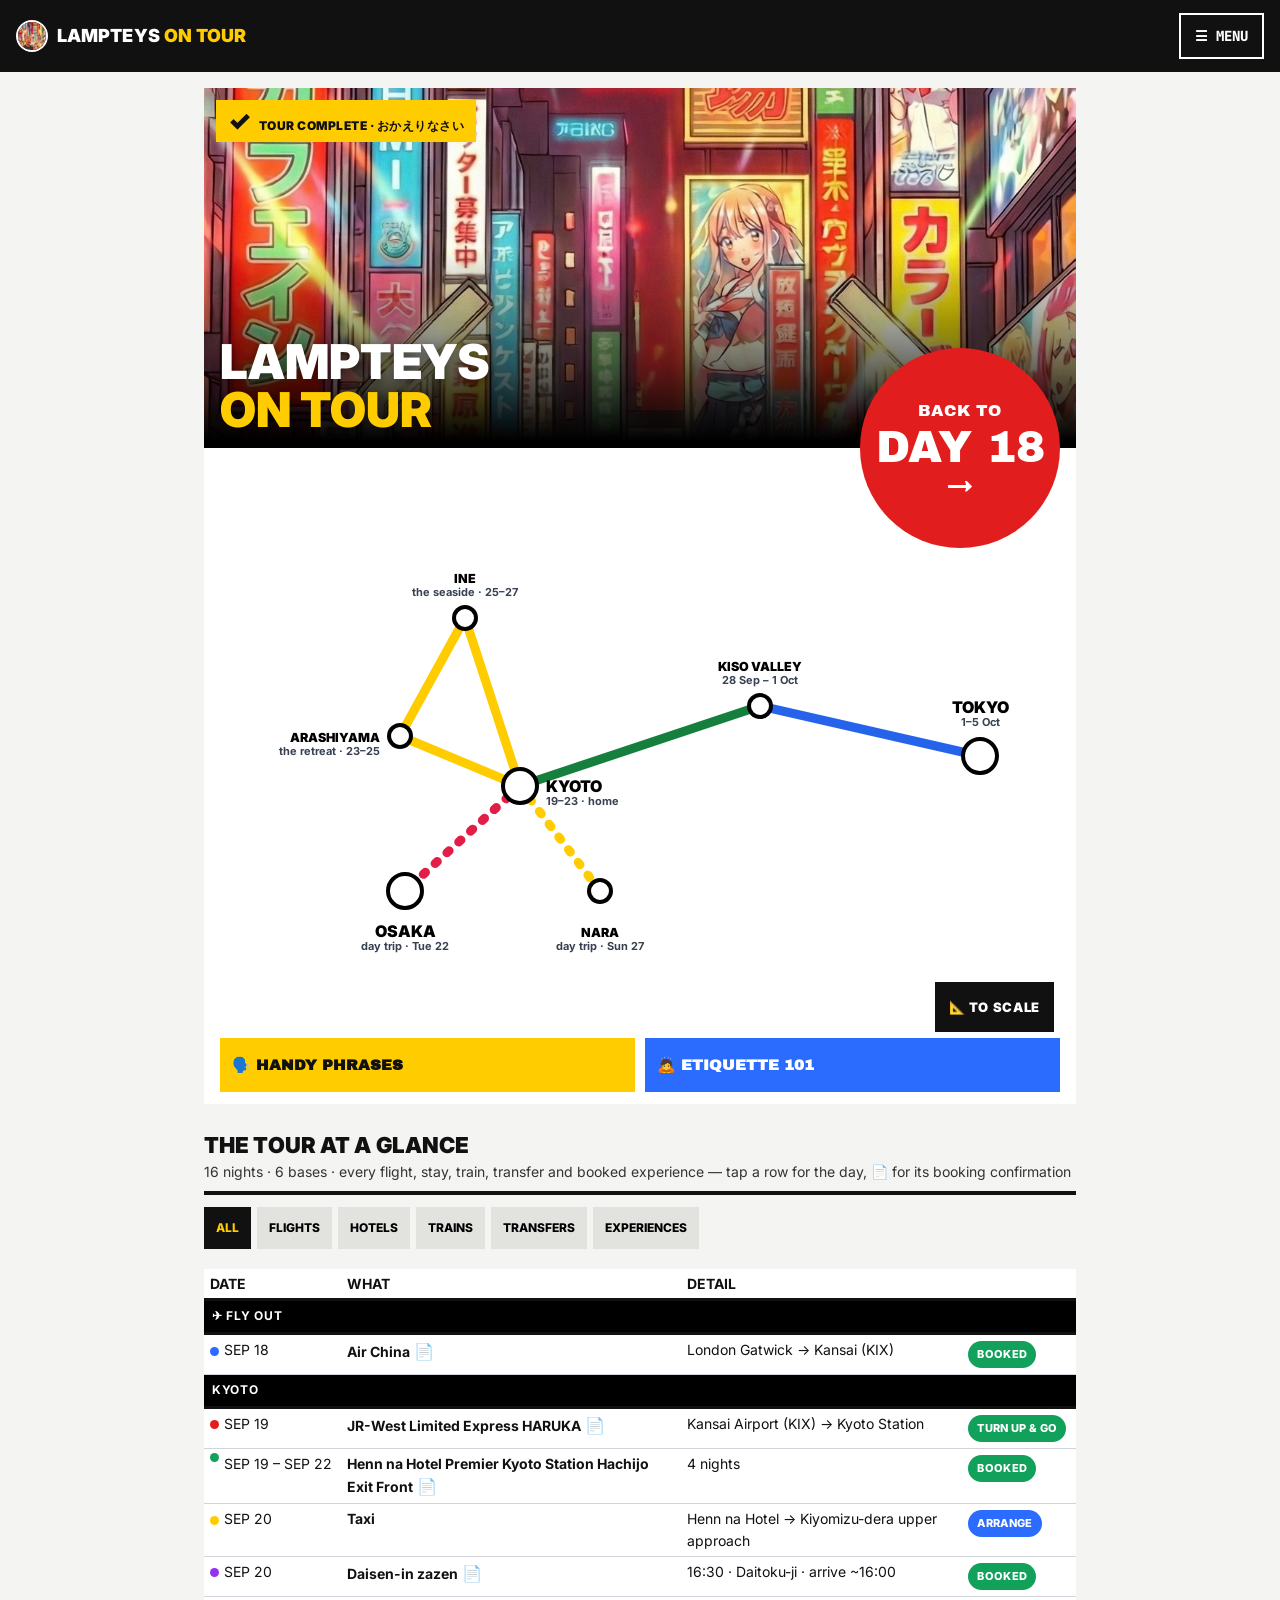
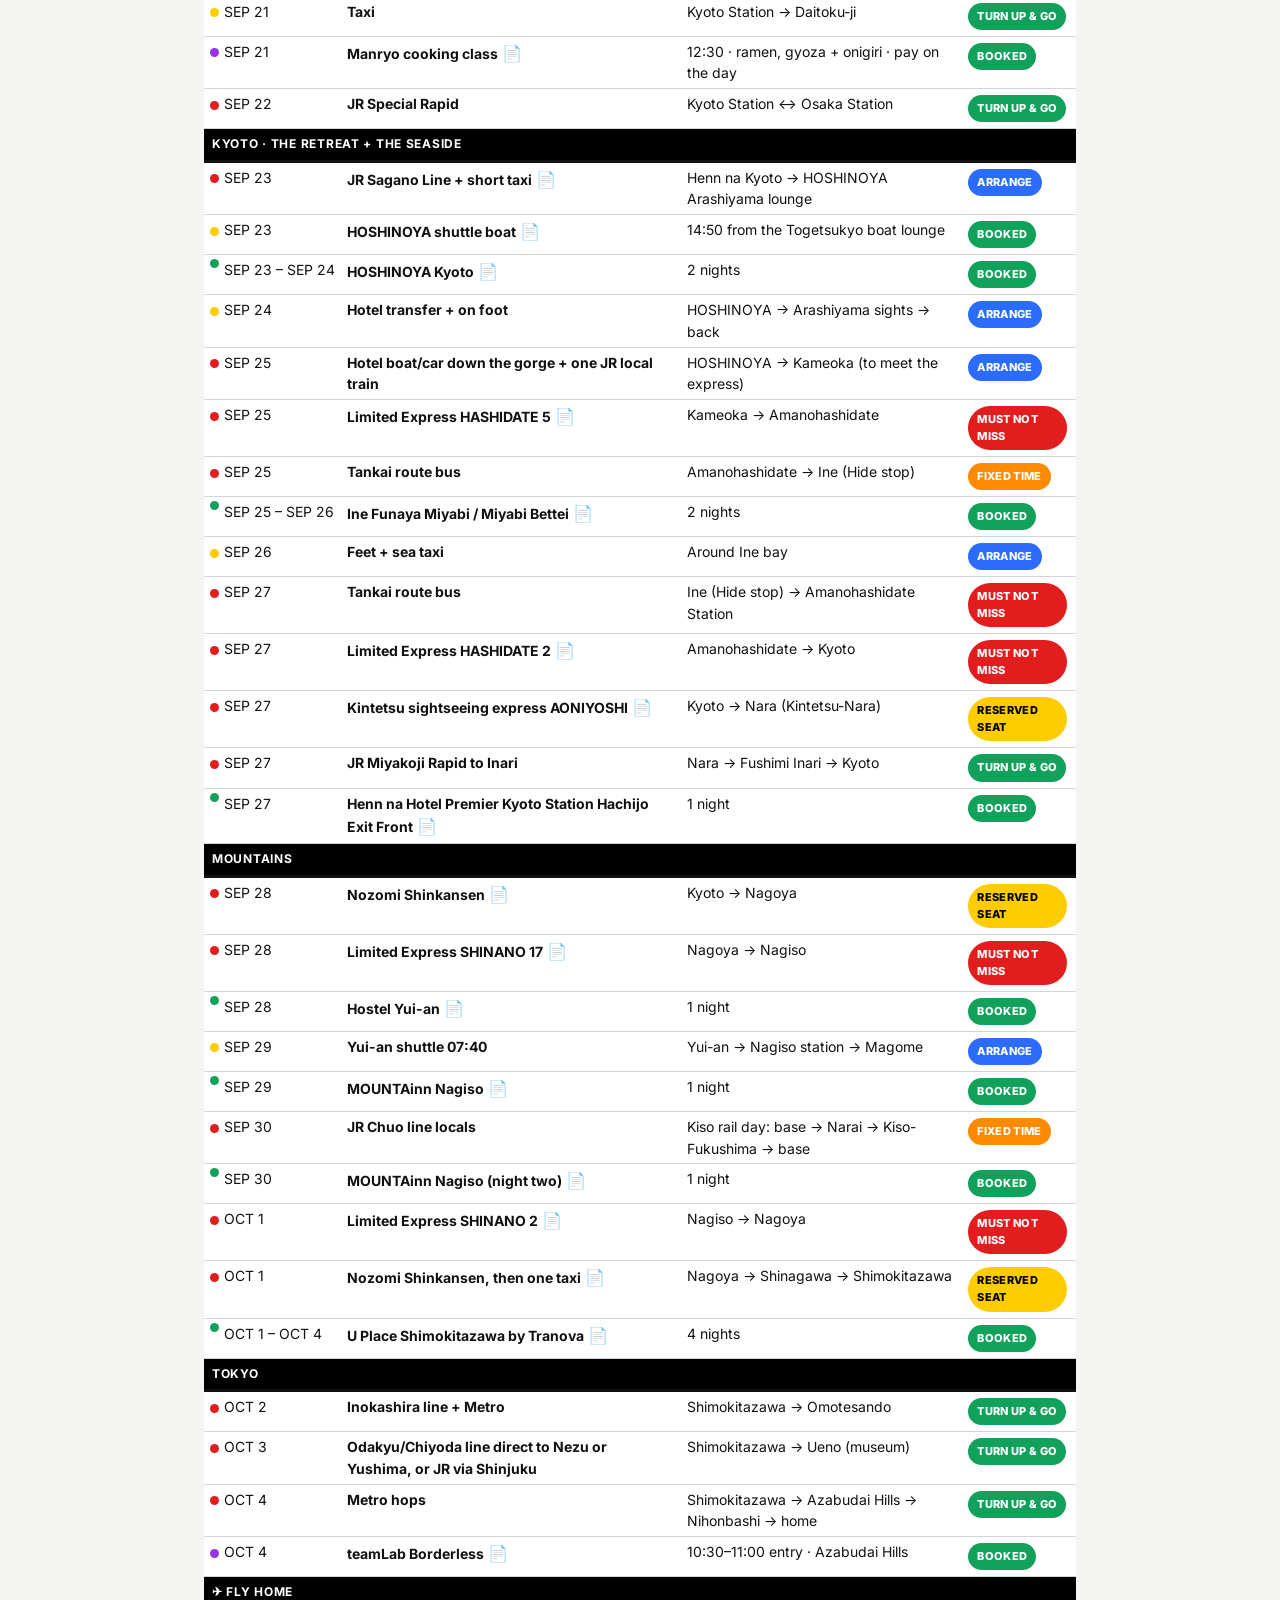
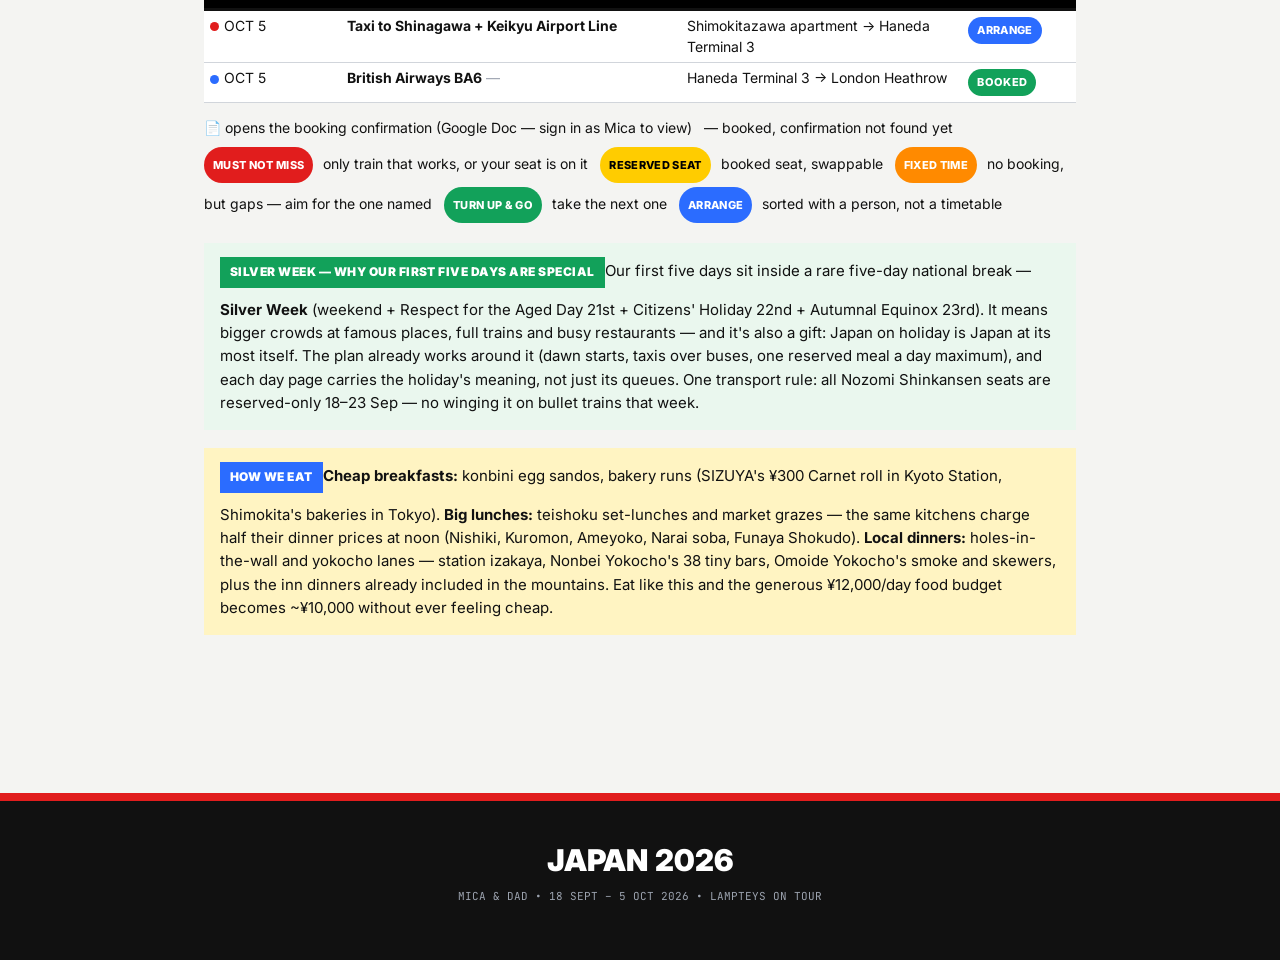
==== commit df7b1458: "Link every booking confirmation (private Google Docs) from the tour-at-a-glance table, hotel and tra" ====
--- a/index.html
+++ b/index.html
@@ -504,7 +504,7 @@
 .gf button{font-family:'JetBrains Mono',monospace;font-size:10px;font-weight:700;border:2px solid #000;background:#fff;padding:5px 9px;cursor:pointer;box-shadow:2px 2px 0 #000;text-transform:uppercase}
 .gf button.on{background:#000;color:var(--yellow)}
 .gl .k{display:inline-block;width:9px;height:9px;border-radius:50%;margin-right:5px;border:1.5px solid #000;vertical-align:middle}
-.k.flight{background:var(--blue)}.k.hotel{background:var(--green)}.k.train{background:var(--red)}.k.transfer{background:var(--yellow)}
+.k.fun{background:#9333ea}.gl a.doc{text-decoration:none;font-size:16px}.gl .docx{color:#9ca3af}.k.flight{background:var(--blue)}.k.hotel{background:var(--green)}.k.train{background:var(--red)}.k.transfer{background:var(--yellow)}
 .tag.fx-must{background:var(--red);color:#fff}.tag.fx-res{background:var(--yellow);color:#000}.tag.fx-fixed{background:var(--orange);color:#fff}.tag.fx-go{background:var(--green);color:#fff}.tag.fx-arr{background:var(--blue);color:#fff}
 .legend{font-family:'JetBrains Mono',monospace;font-size:10px;line-height:1.9;margin:6px 0 10px}
 .dayviews{display:flex;gap:8px;margin:12px 0 0;font-family:'JetBrains Mono',monospace;font-size:10px;font-weight:700}
@@ -810,6 +810,7 @@
 <script src="js/data/lists.js"></script>
 <script src="js/data/headsup.js"></script>
 <script src="js/data/gphotos.js"></script>
+<script src="js/data/confirm.js"></script>
 <script>window.SITE2=true;</script>
 <script src="js/app.js"></script>
 <script>
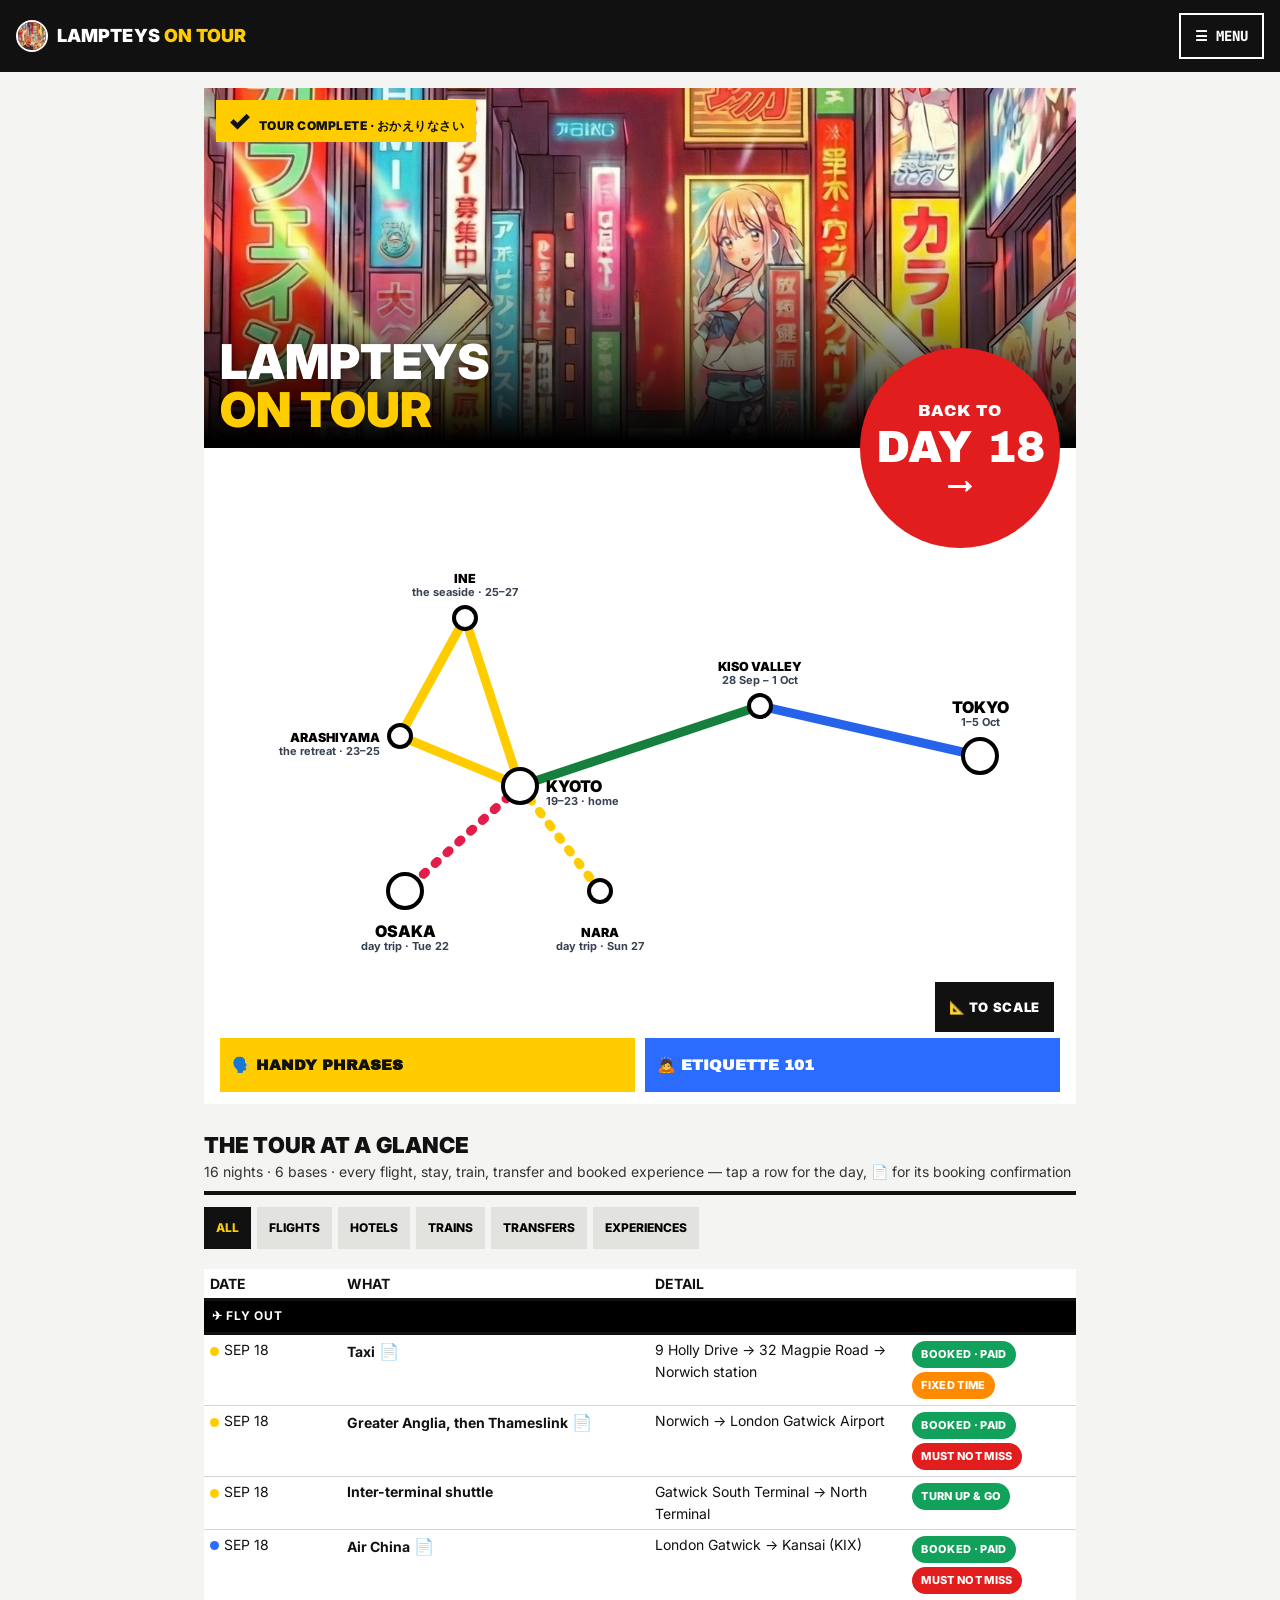
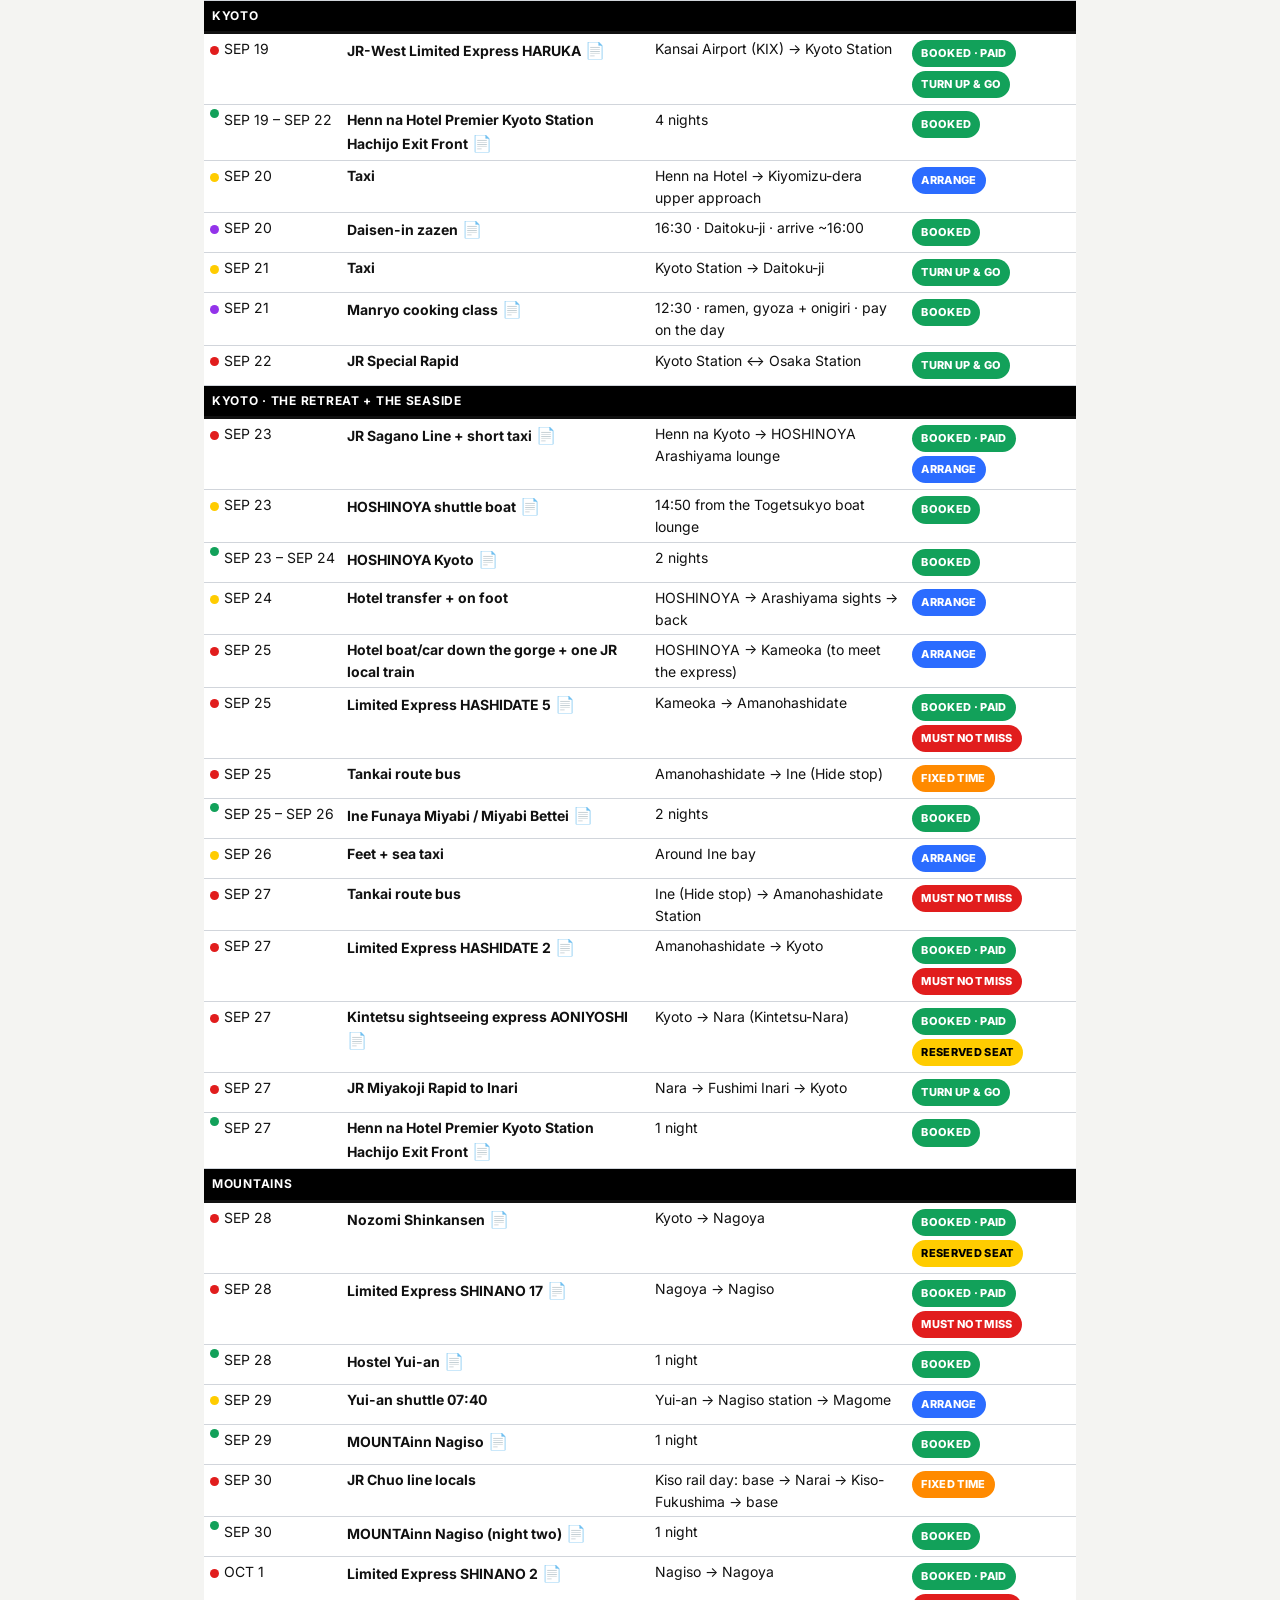
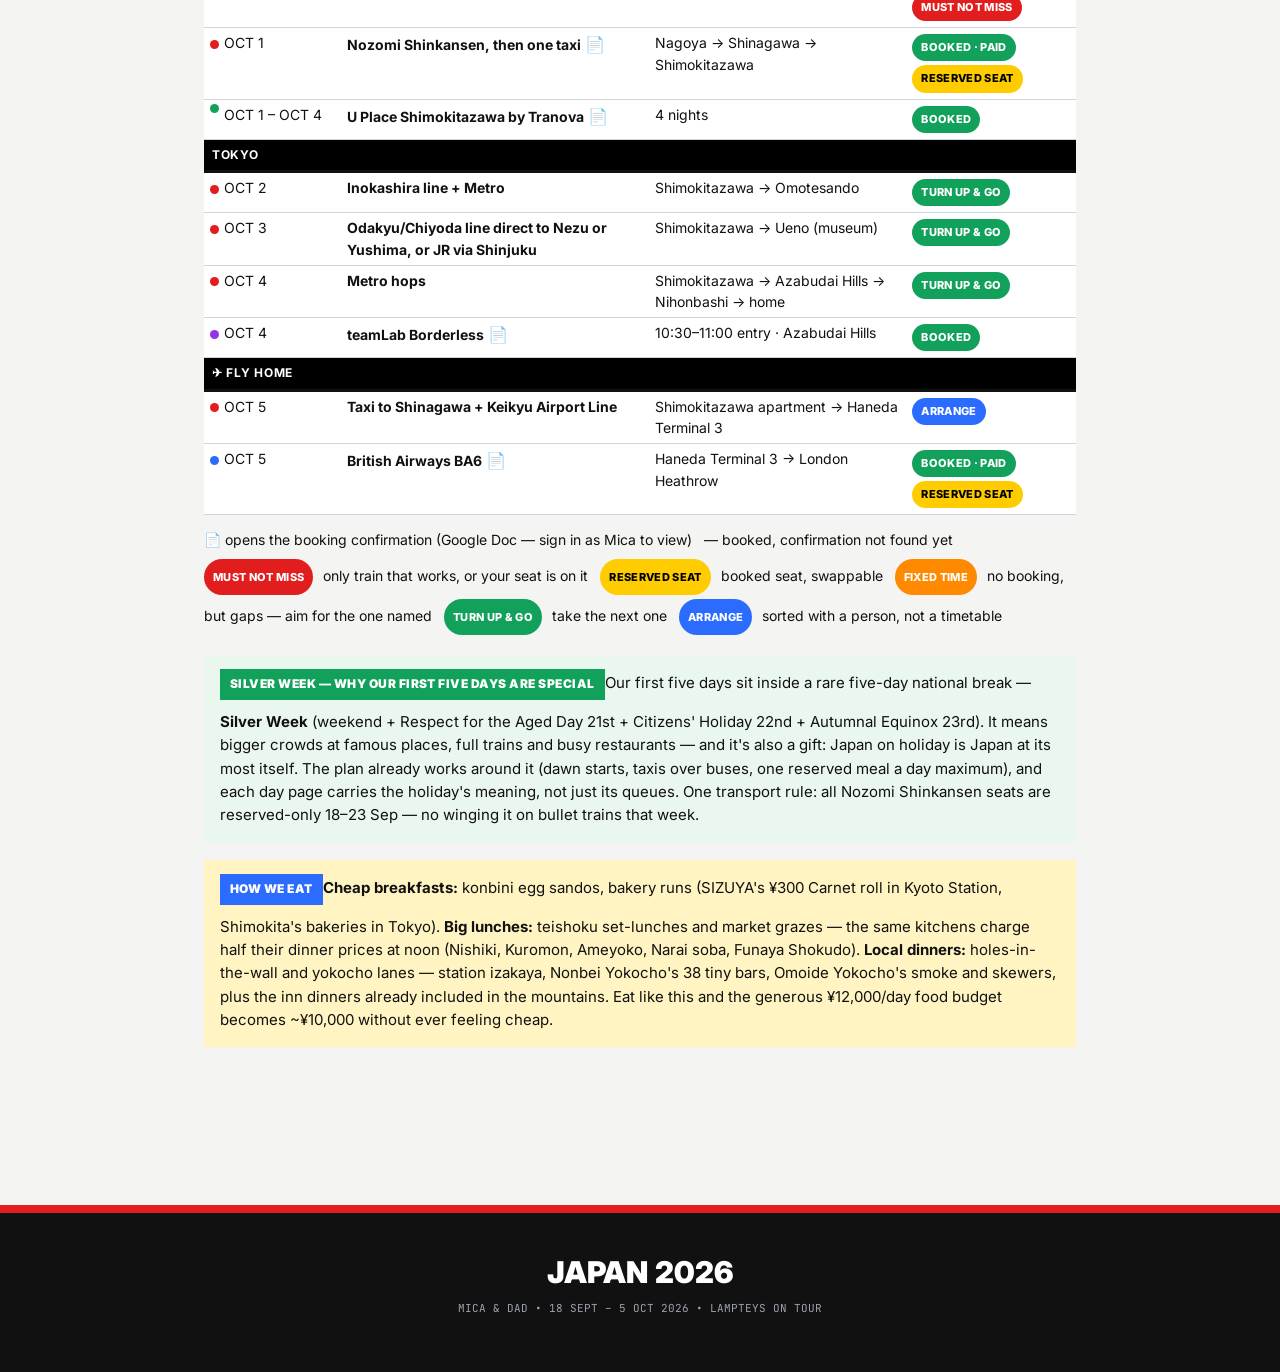
==== commit a824fd89: "New Getting around page (which app, which map, when, per place + what works with no signal); plannin" ====
--- a/index.html
+++ b/index.html
@@ -99,6 +99,7 @@
 .sec.green{border-left-color:var(--green);background:#f0fdf4;}
 .sec.pink{border-left-color:#ec4899;background:#fdf2f8;}
 .sec.purple{border-left-color:var(--purple);background:#faf5ff;}
+.sec.red{border-left-color:var(--red);background:#fef2f2;}
 
 /* EXPANDABLE SECTION CARDS (one box: banner header + contents) */
 .secx{margin:30px 0 16px;}
@@ -602,7 +603,7 @@
 /* generic section headers */
 .sec{border:0!important;background:transparent!important;padding:0 0 8px!important;margin:30px 0 12px!important;box-shadow:none!important;border-bottom:4px solid #111!important}
 .sec h3{font-size:22px!important}.sec .sub{font-size:14px!important;color:#333!important;margin-top:4px!important}
-.sec.blue{border-bottom-color:var(--blue)!important}.sec.orange{border-bottom-color:var(--orange)!important}.sec.pink{border-bottom-color:var(--red)!important}.sec.green{border-bottom-color:var(--green)!important}.sec.purple{border-bottom-color:var(--purple)!important}
+.sec.blue{border-bottom-color:var(--blue)!important}.sec.orange{border-bottom-color:var(--orange)!important}.sec.pink{border-bottom-color:var(--red)!important}.sec.green{border-bottom-color:var(--green)!important}.sec.purple{border-bottom-color:var(--purple)!important}.sec.red{border-bottom-color:var(--red)!important}
 /* boxes */
 .info-box,.warn-box,.narr,.hist-box,.guide-box,.shortbox,.tdcard,.xr,.chk,.phrase,.prow,.bigfig .bf,.mapframe,.amap,.jpsheet{border:0!important;box-shadow:none!important;background:var(--tile)!important}
 .info-box::before,.warn-box::before,.narr::before,.hist-box::before{border:0!important;font-family:'Inter',Arial,sans-serif!important;font-weight:900;font-size:11px!important;padding:4px 10px!important;top:-12px!important}
@@ -781,7 +782,7 @@
     <a href="#map">MAP VIEW <small>whole trip</small></a>
     <a href="#planner">LIST VIEW <small>whole trip</small></a>
     <div class="grp">PREP &amp; REFERENCE</div>
-    <a href="#packing">🎒 PACKING</a><a href="#budget">💰 BUDGET</a><a href="#etiquette">🙇 ETIQUETTE 101</a><a href="#tips">💡 GOOD TO KNOW</a><a href="#phrases">🗣️ PHRASES</a>
+    <a href="#packing">🎒 PACKING</a><a href="#getting">🚉 GETTING AROUND</a><a href="#budget">💰 BUDGET</a><a href="#etiquette">🙇 ETIQUETTE 101</a><a href="#tips">💡 GOOD TO KNOW</a><a href="#phrases">🗣️ PHRASES</a>
   </nav>
 </header>
 <div id="daynav" class="nosb" style="display:none"></div>
@@ -811,6 +812,8 @@
 <script src="js/data/headsup.js"></script>
 <script src="js/data/gphotos.js"></script>
 <script src="js/data/confirm.js"></script>
+<script src="js/data/final.js"></script>
+<script src="js/data/getting.js"></script>
 <script>window.SITE2=true;</script>
 <script src="js/app.js"></script>
 <script>
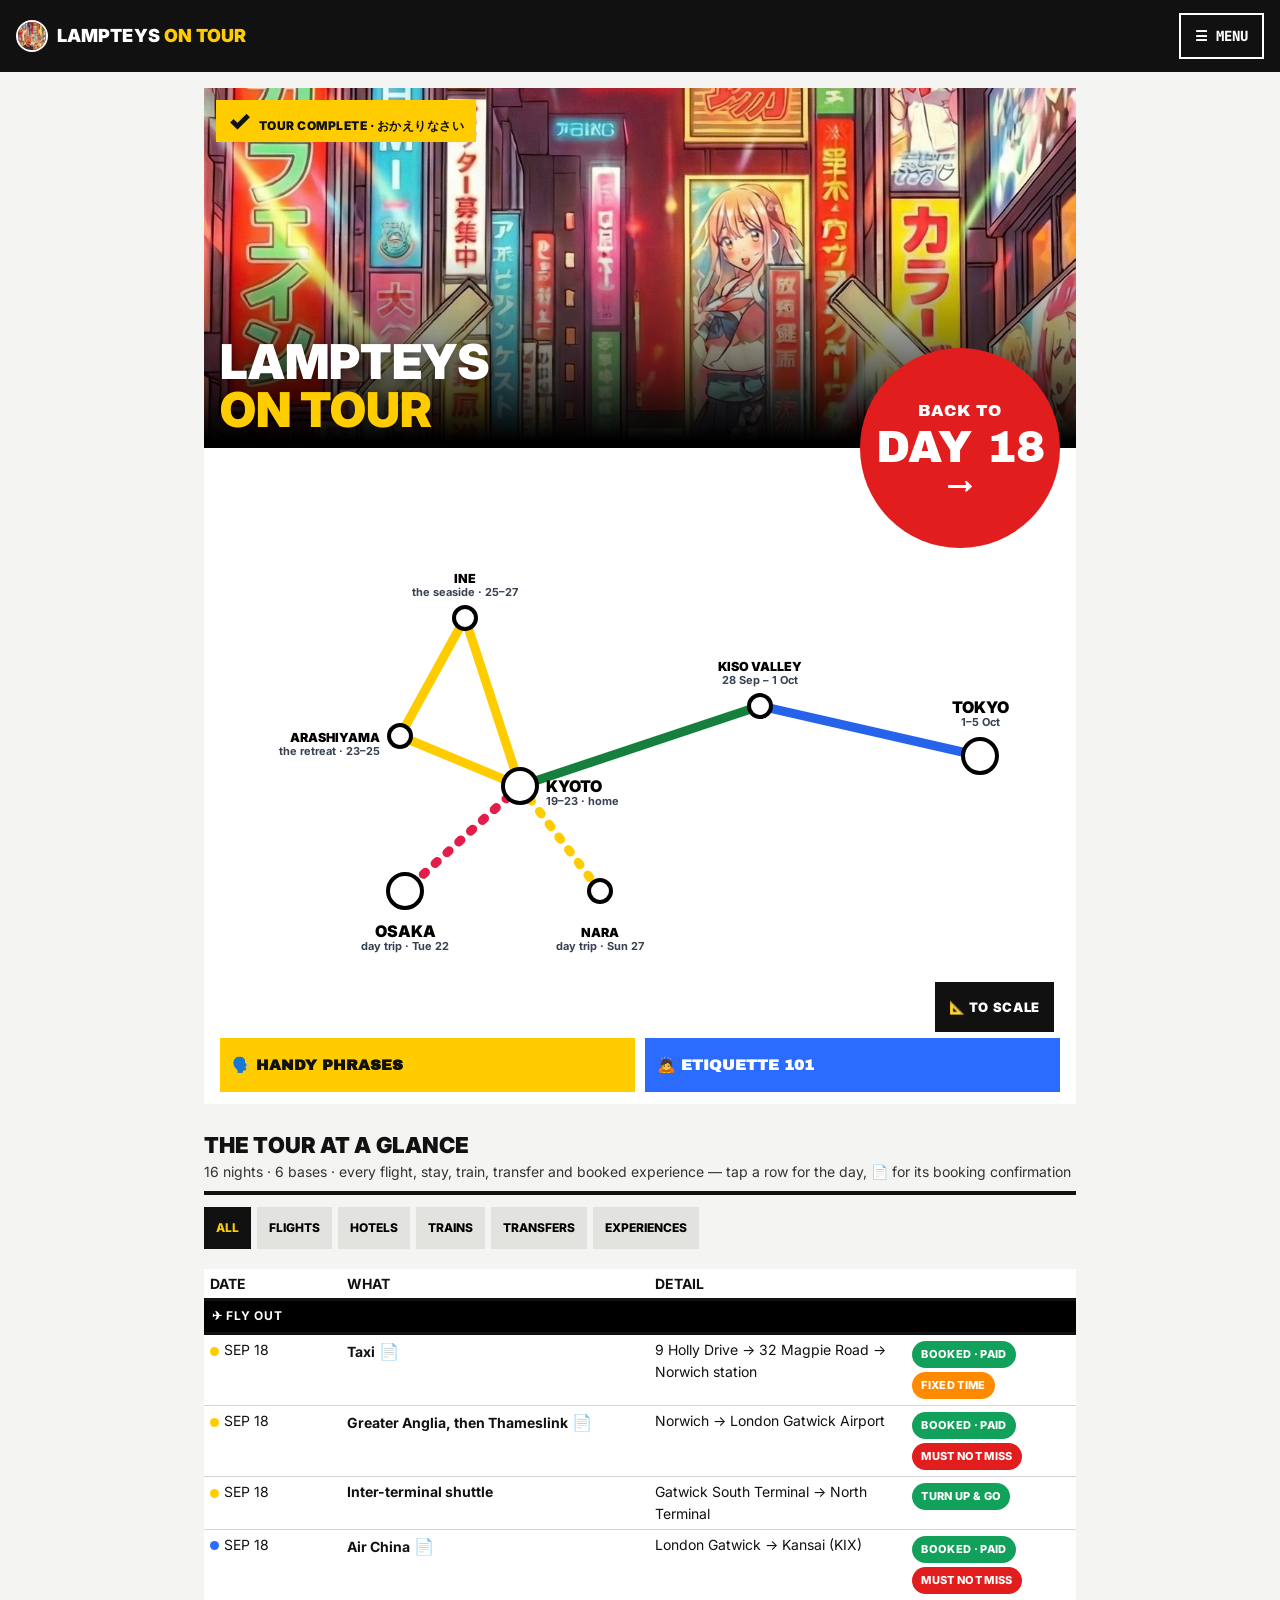
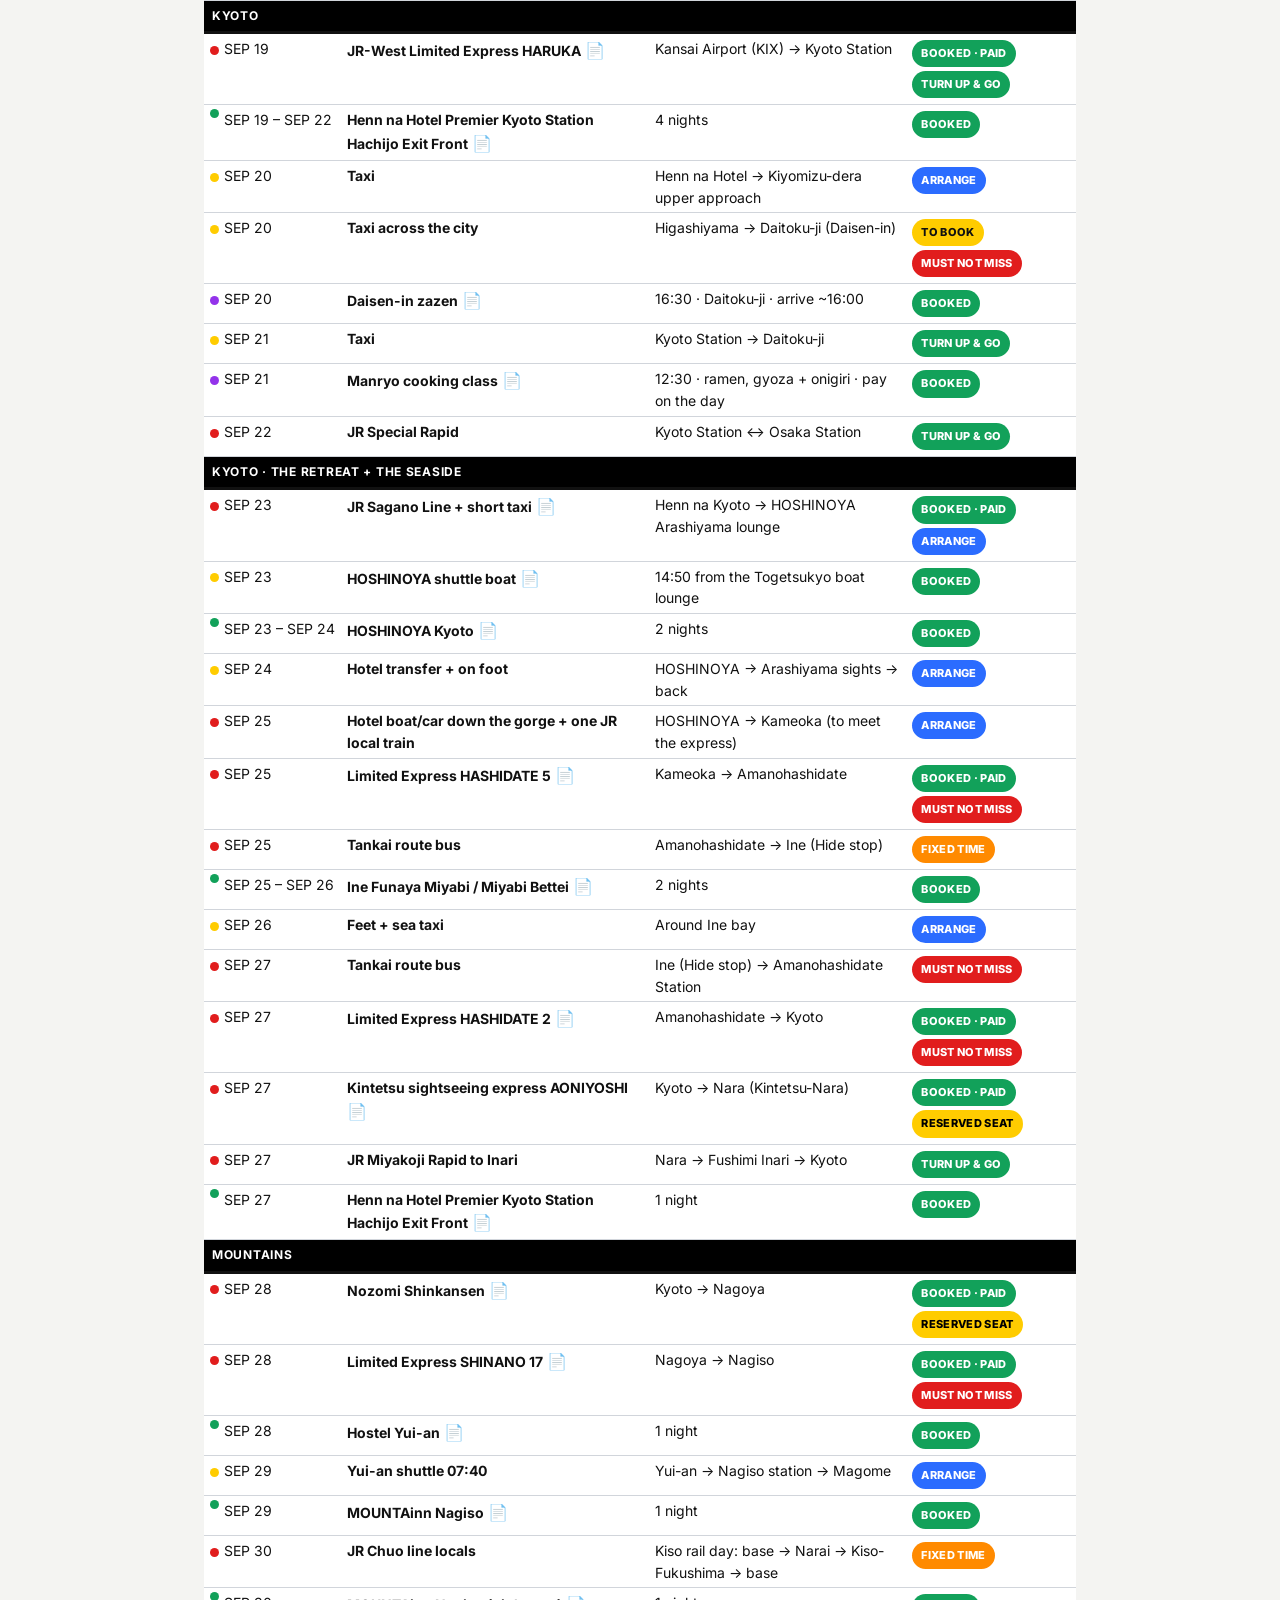
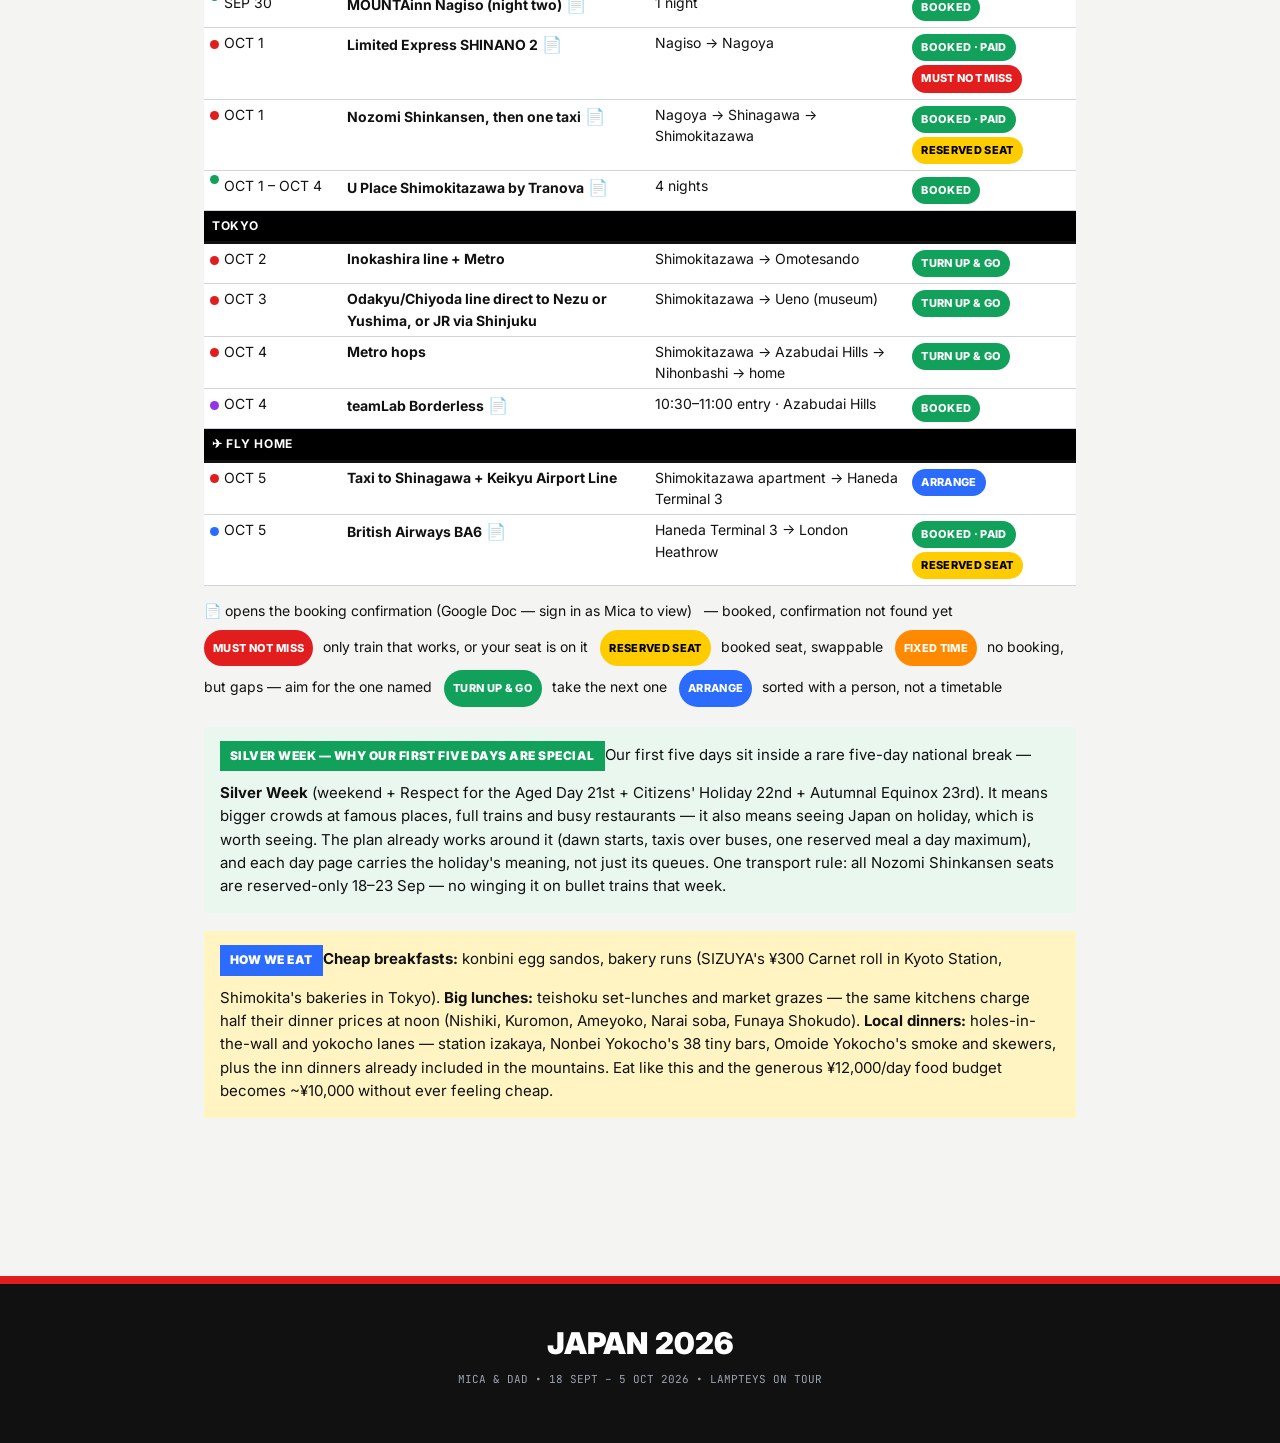
==== commit 1a42c051: "Audit fixes, round one. BUGS: apostrophes in data were breaking 9 onclick payloads (lightbox and Jap" ====
--- a/index.html
+++ b/index.html
@@ -432,6 +432,8 @@
 .area>summary{list-style:none;cursor:pointer;padding:12px 12px 10px;}
 .area>summary::-webkit-details-marker{display:none;}
 .area .an{display:flex;gap:10px;align-items:center;}
+.area .an>div{min-width:0;}
+.area .at,.area .as{overflow-wrap:anywhere;}
 .area .ai{flex:none;width:34px;height:34px;background:var(--yellow);border:3px solid #000;font-family:'Archivo Black',sans-serif;font-size:16px;display:flex;align-items:center;justify-content:center;transform:skew(-6deg);}
 .area.opt .ai{background:#fff;}
 .area .at{font-family:'Archivo Black',sans-serif;font-size:16px;line-height:1.1;}
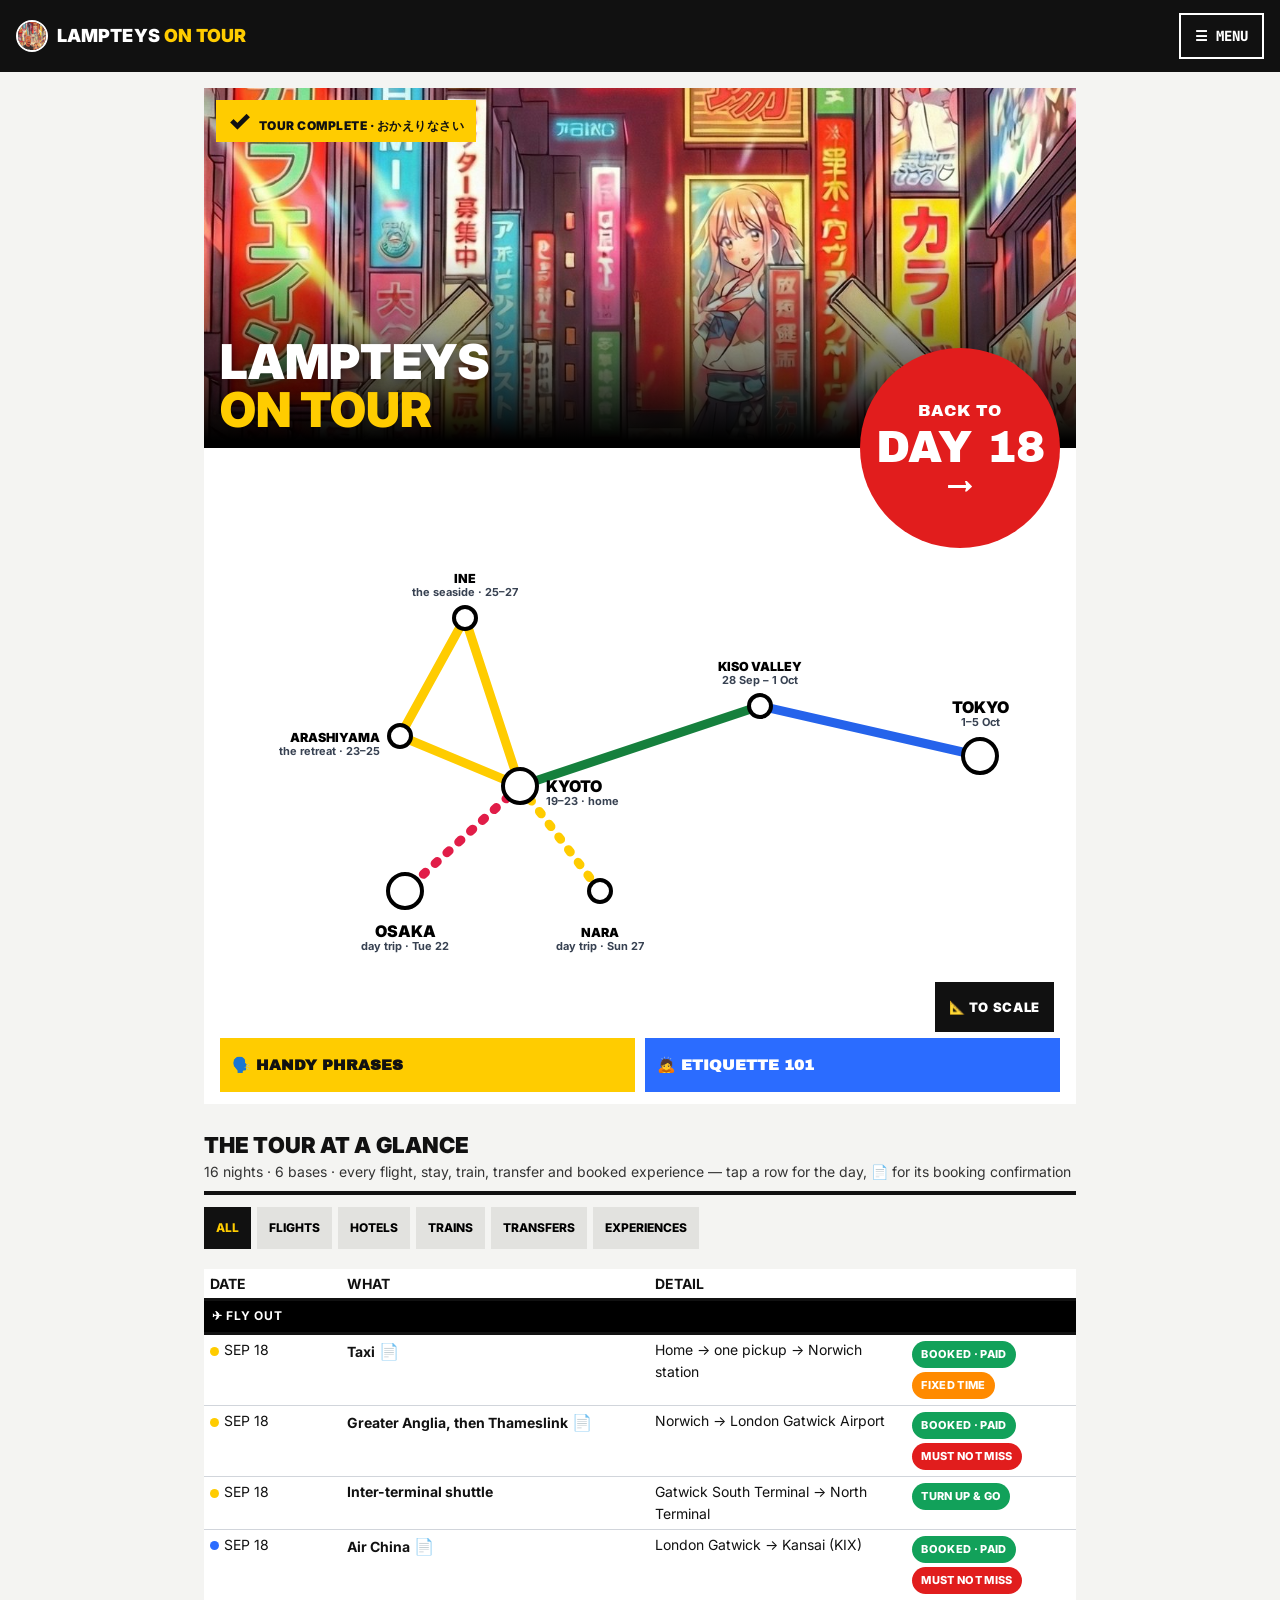
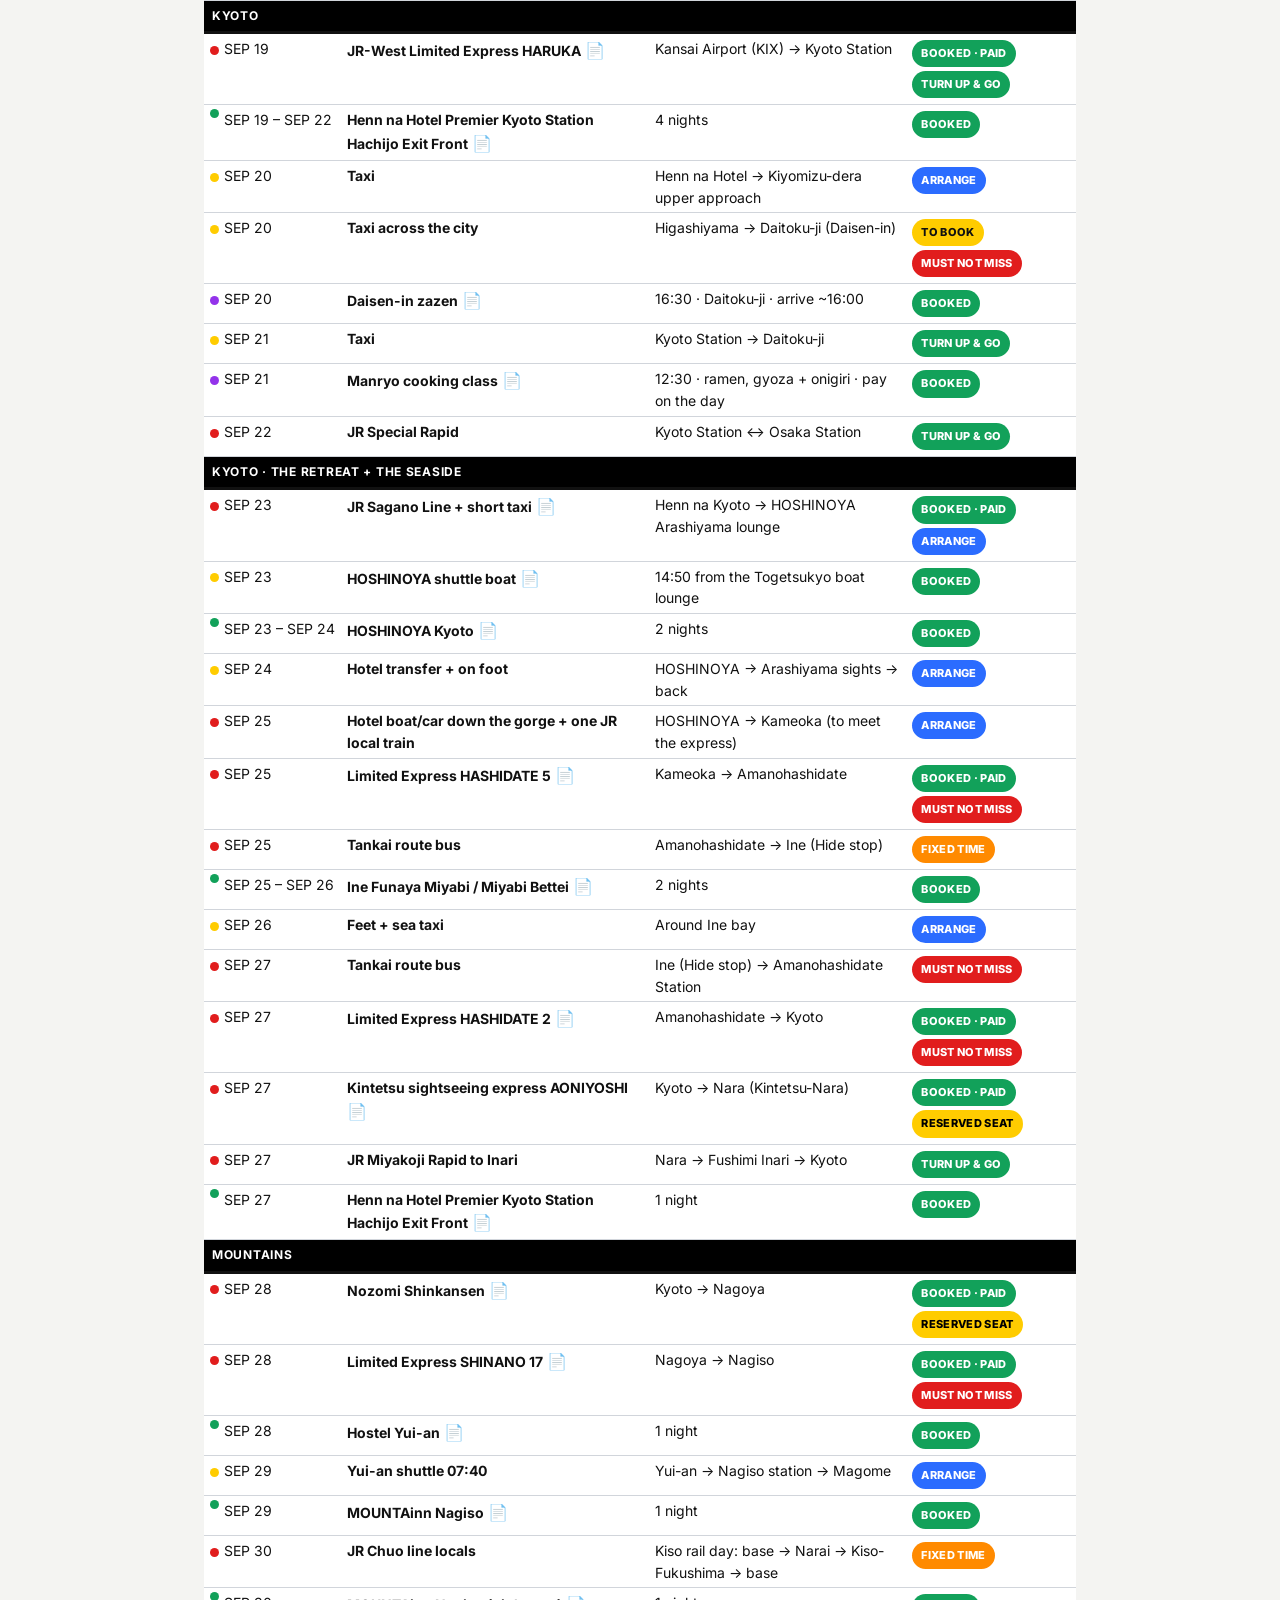
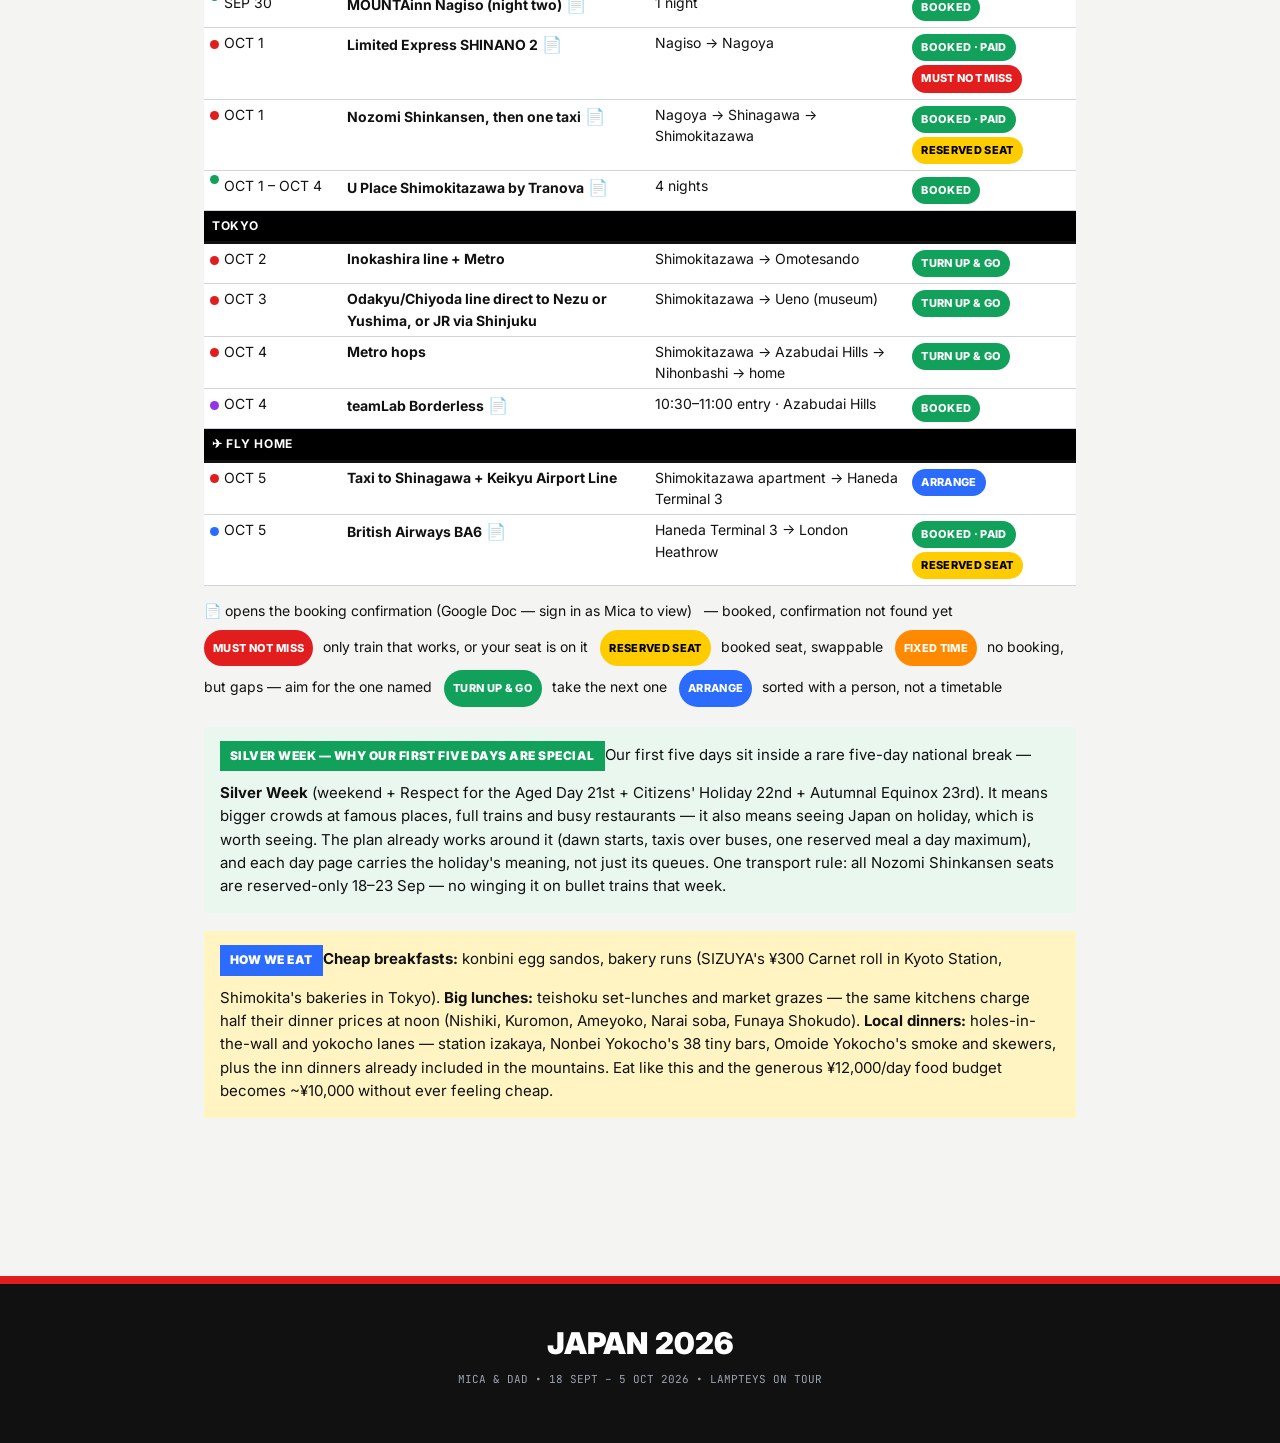
==== commit 46961ad6: "Osaka (22 Sep) and the Kiso day (30 Sep) rebuilt as tour-led OR self-guided, each with its decision " ====
--- a/index.html
+++ b/index.html
@@ -450,6 +450,7 @@
 .wstop .wn{flex:none;width:24px;height:24px;border-radius:50%;background:var(--yellow);border:2px solid #000;font-family:'JetBrains Mono',monospace;font-size:11px;font-weight:700;display:flex;align-items:center;justify-content:center;}
 .wstop .wn.f{background:var(--orange);}
 .wstop .wnm{font-weight:800;font-size:12.5px;line-height:1.15;}
+.wdir{font-size:10.5px;color:#0044ff;text-decoration:underline;margin-left:6px;white-space:nowrap}
 .wgap{font-family:'JetBrains Mono',monospace;font-size:10px;padding:4px 0 4px 20px;display:flex;gap:8px;align-items:center;}
 .wgap i{display:inline-block;height:16px;border-left:3px dotted #000;margin-left:-9px;}
 .wgap b{background:#000;color:#fff;padding:1px 6px;}
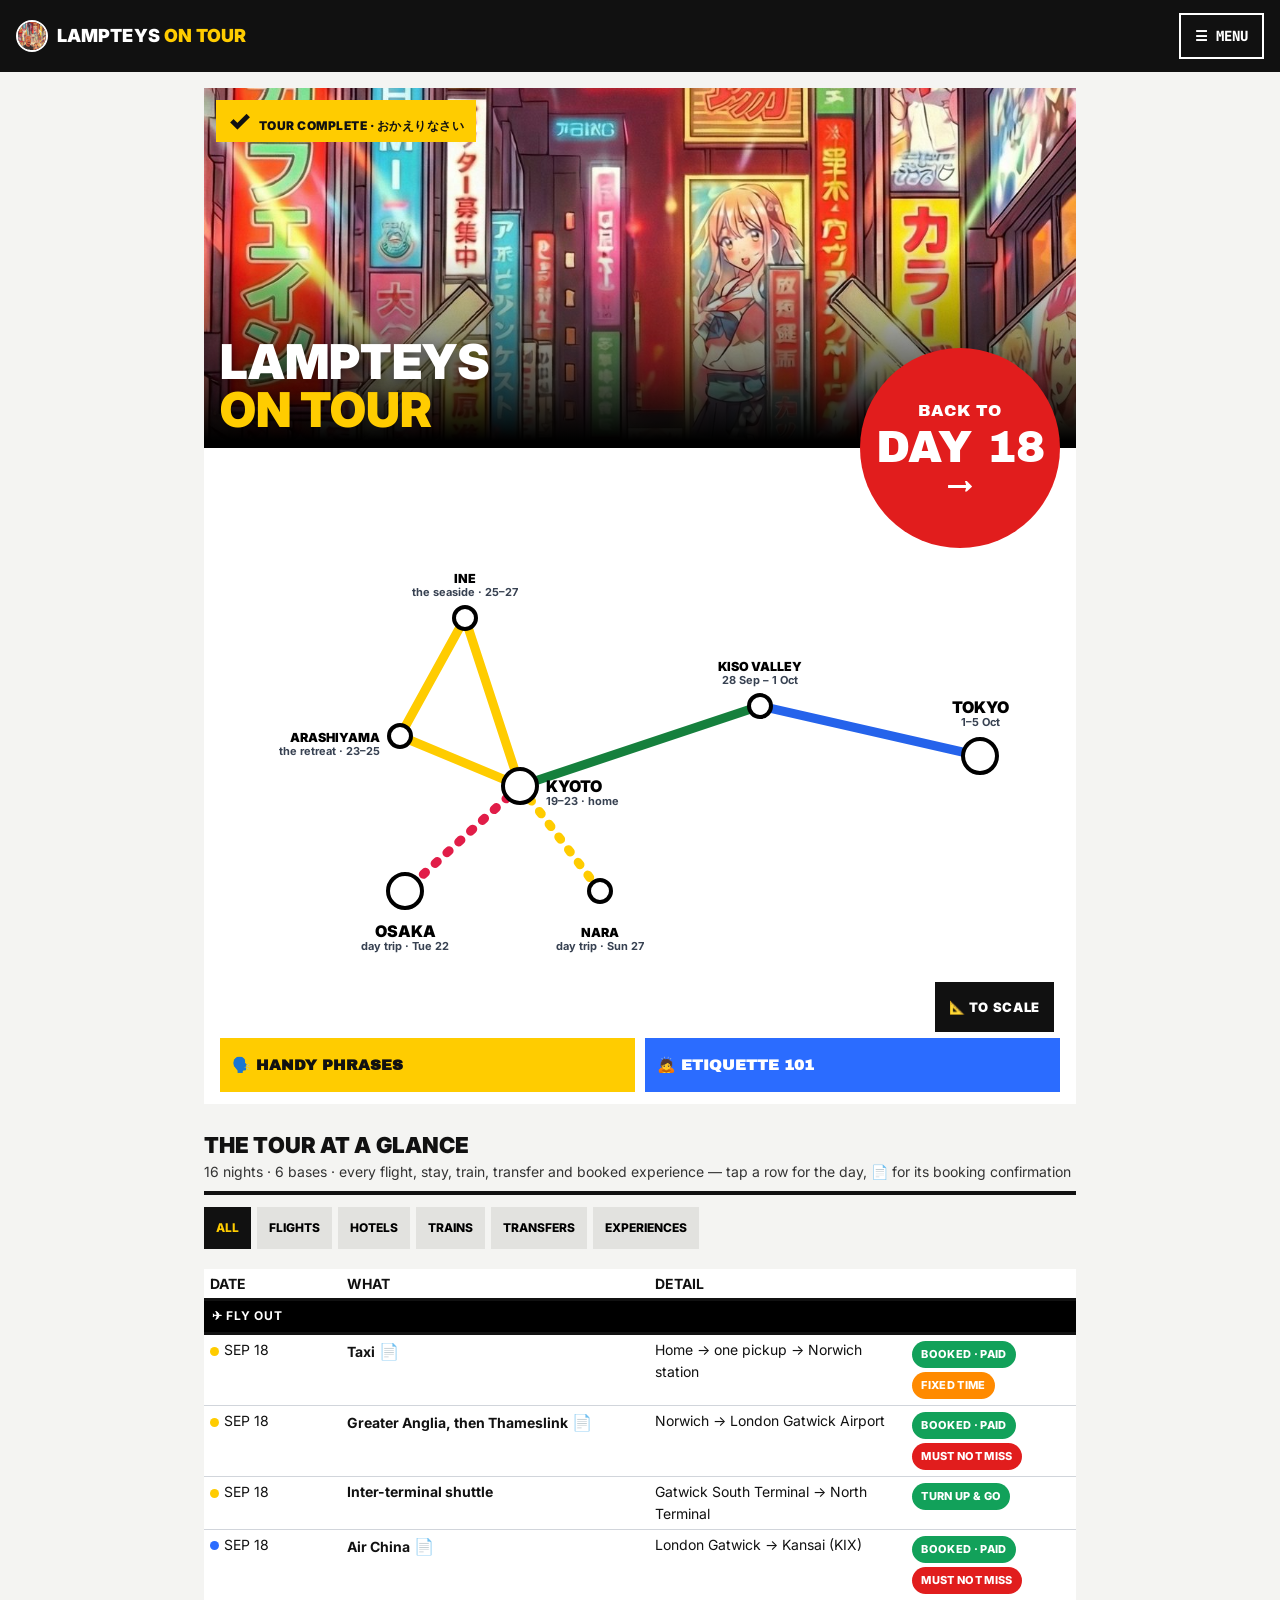
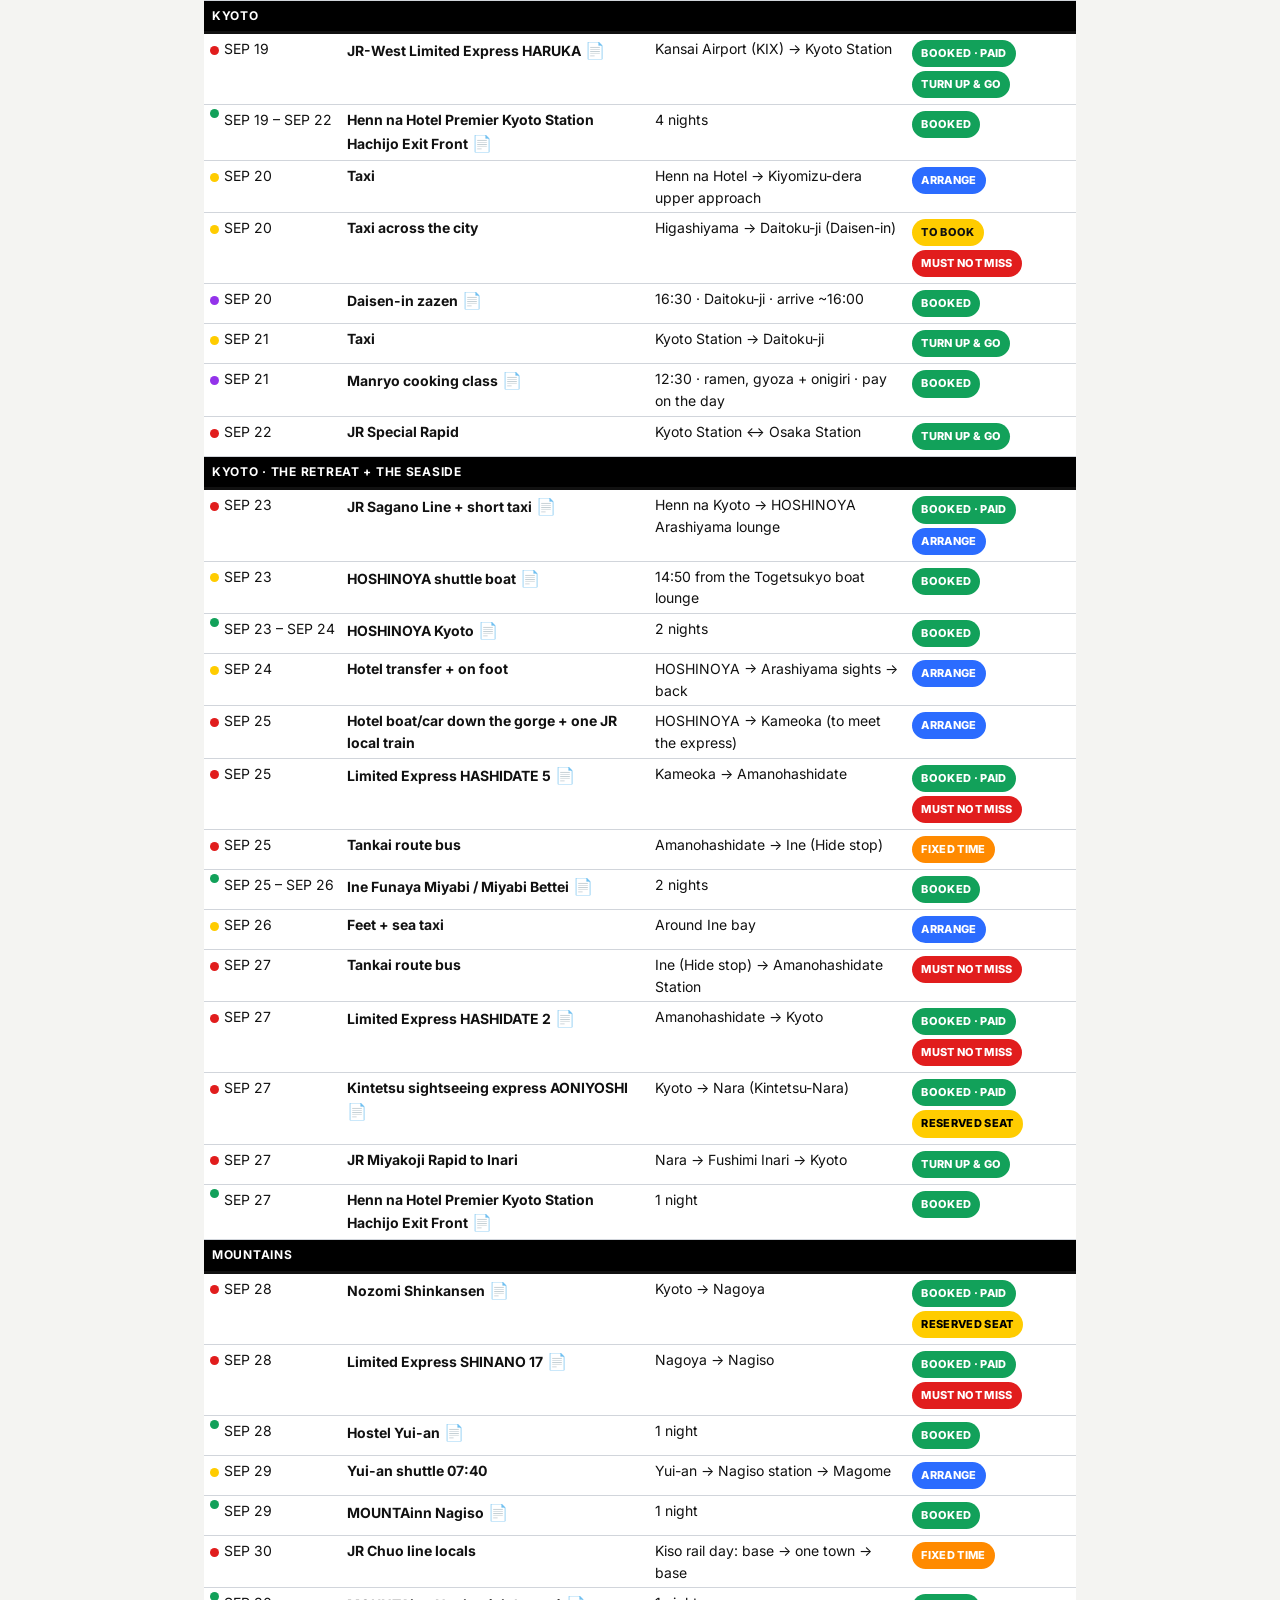
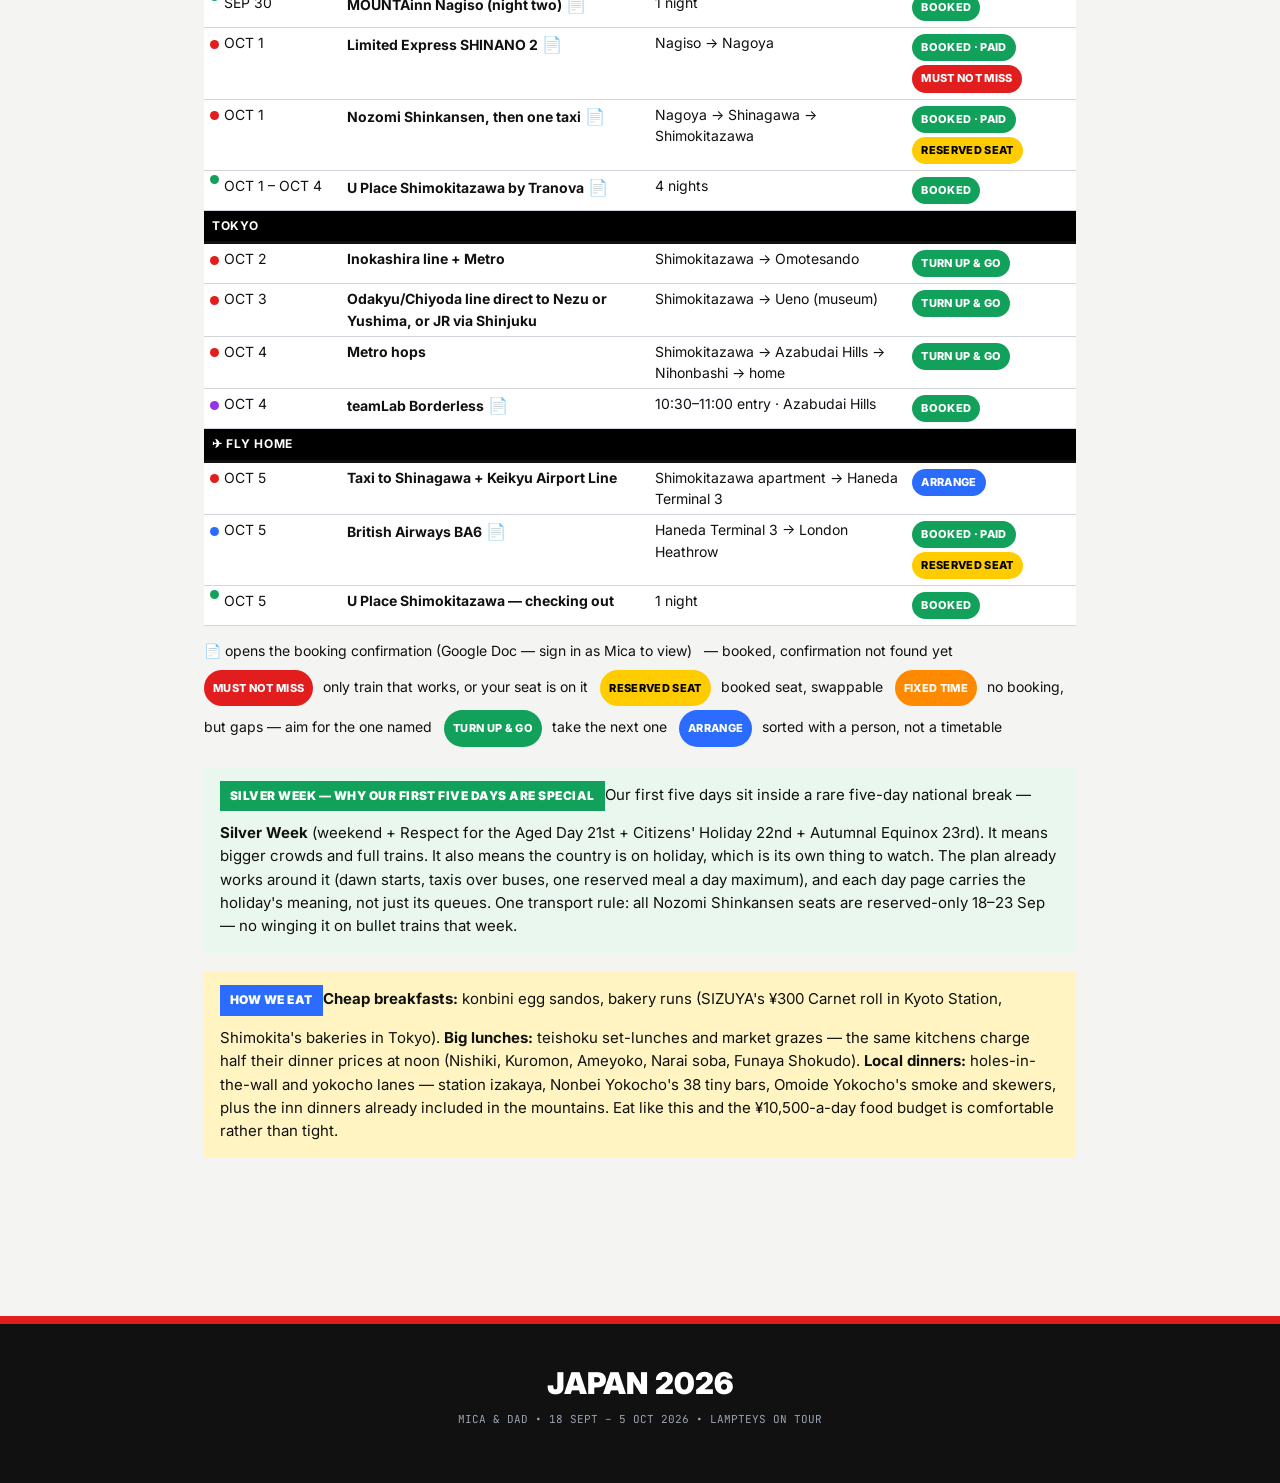
==== commit 29e2dbe0: "Act on four exhaustive reviews: privacy, the flight home, Ine, and every booking the site claimed wa" ====
--- a/index.html
+++ b/index.html
@@ -8,6 +8,7 @@
 <meta name="apple-mobile-web-app-status-bar-style" content="black-translucent">
 <meta name="apple-mobile-web-app-title" content="LAMPTEYS">
 <title>LAMPTEYS ON TOUR</title>
+<meta name="description" content="Mica &amp; Dad's Japan guidebook: 18 Sept – 5 Oct 2026">
 <link rel="manifest" href="manifest.webmanifest">
 <link rel="apple-touch-icon" href="images/icon-192.png">
 <link rel="icon" href="images/icon-192.png">
@@ -785,7 +786,7 @@
     <a href="#map">MAP VIEW <small>whole trip</small></a>
     <a href="#planner">LIST VIEW <small>whole trip</small></a>
     <div class="grp">PREP &amp; REFERENCE</div>
-    <a href="#packing">🎒 PACKING</a><a href="#getting">🚉 GETTING AROUND</a><a href="#budget">💰 BUDGET</a><a href="#etiquette">🙇 ETIQUETTE 101</a><a href="#tips">💡 GOOD TO KNOW</a><a href="#phrases">🗣️ PHRASES</a>
+    <a href="#packing">✅ TO-DO LIST</a><a href="#packing">🎒 PACKING</a><a href="#getting">🚉 GETTING AROUND</a><a href="#budget">💰 BUDGET</a><a href="#etiquette">🙇 ETIQUETTE 101</a><a href="#tips">💡 GOOD TO KNOW</a><a href="#phrases">🗣️ PHRASES</a>
   </nav>
 </header>
 <div id="daynav" class="nosb" style="display:none"></div>
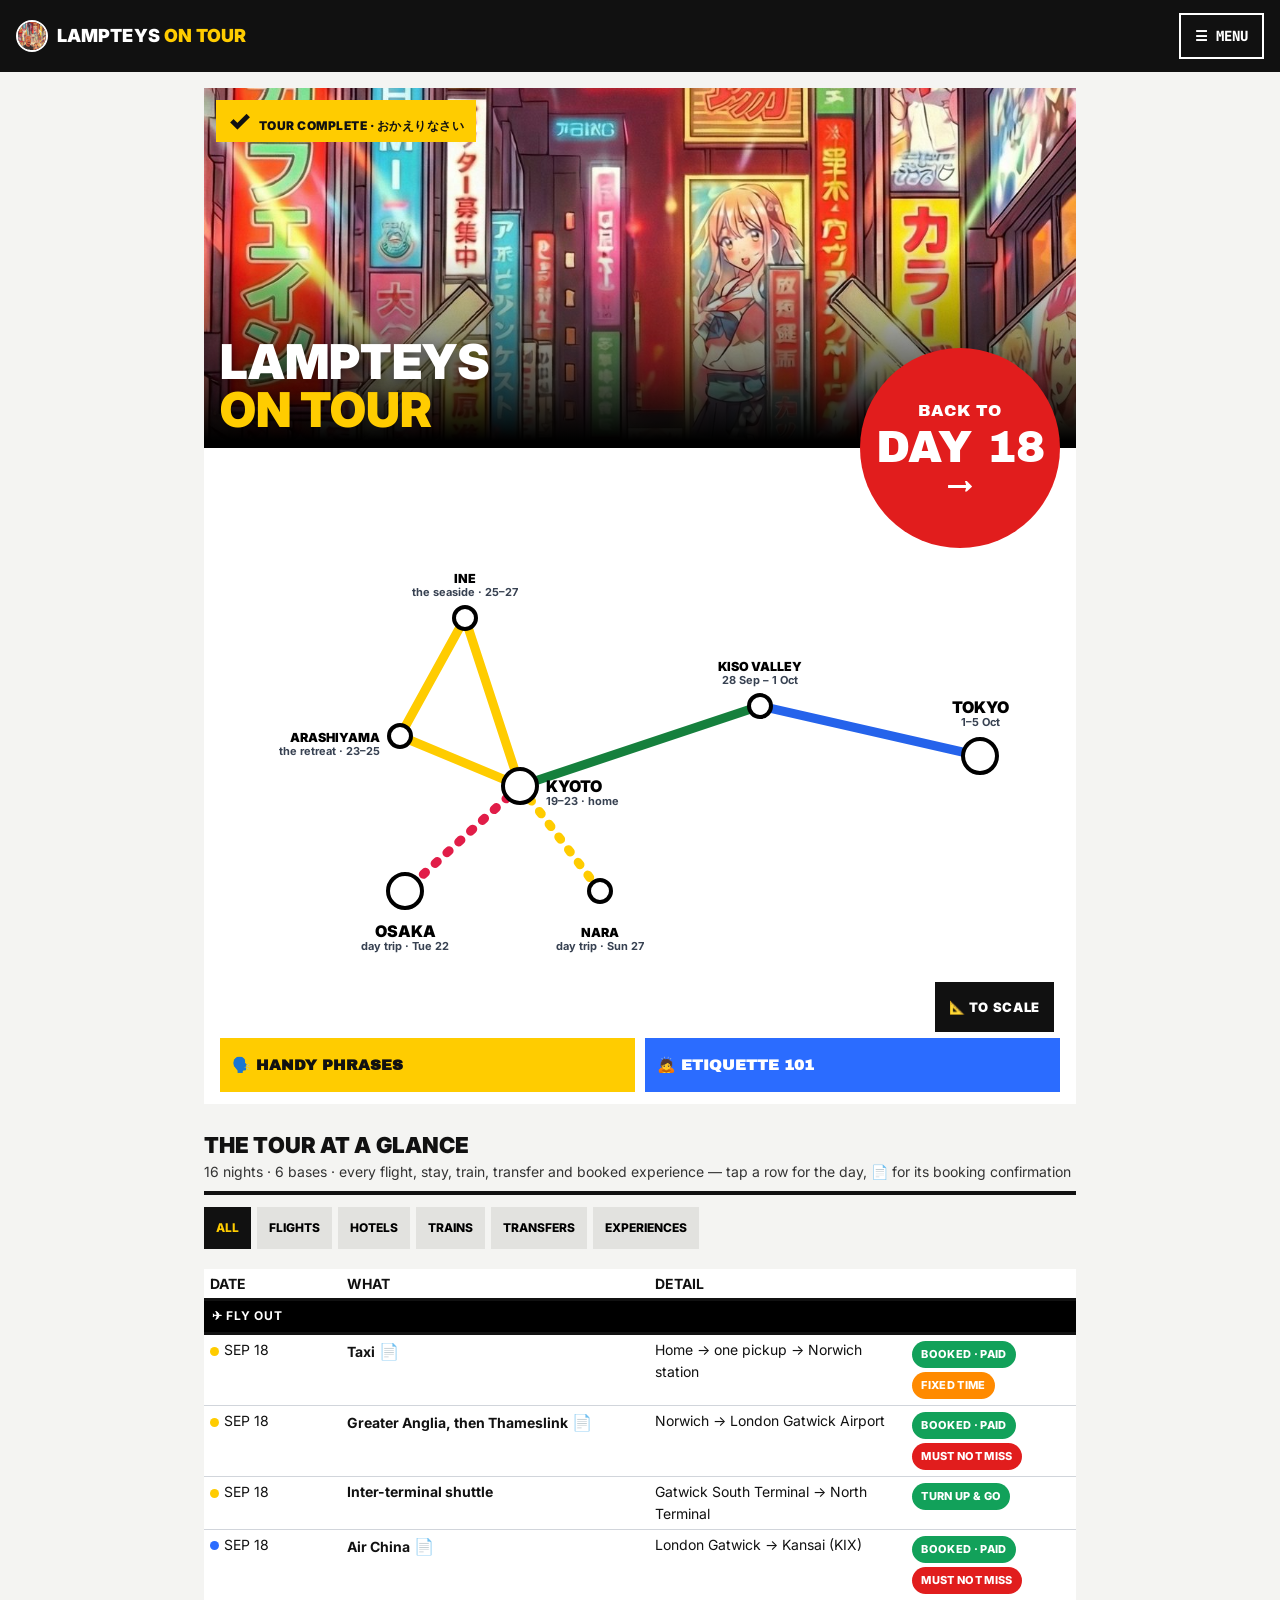
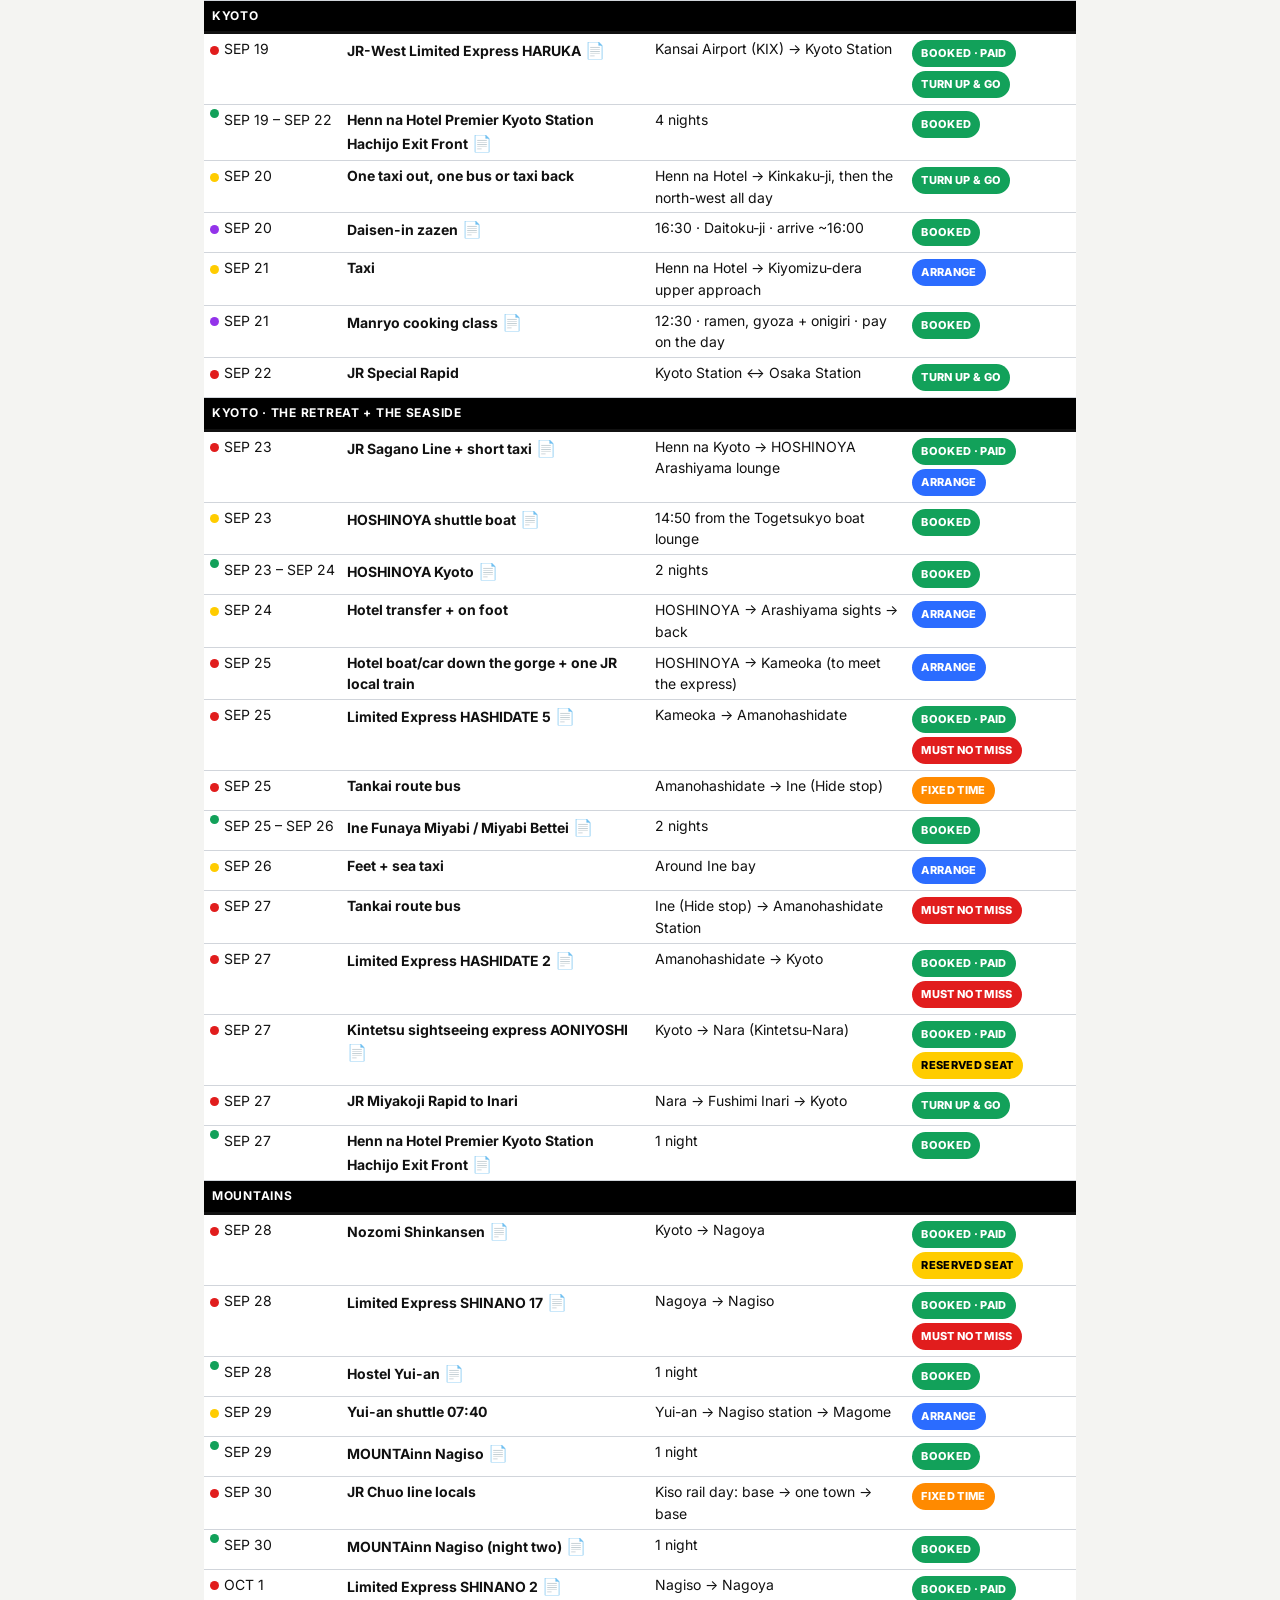
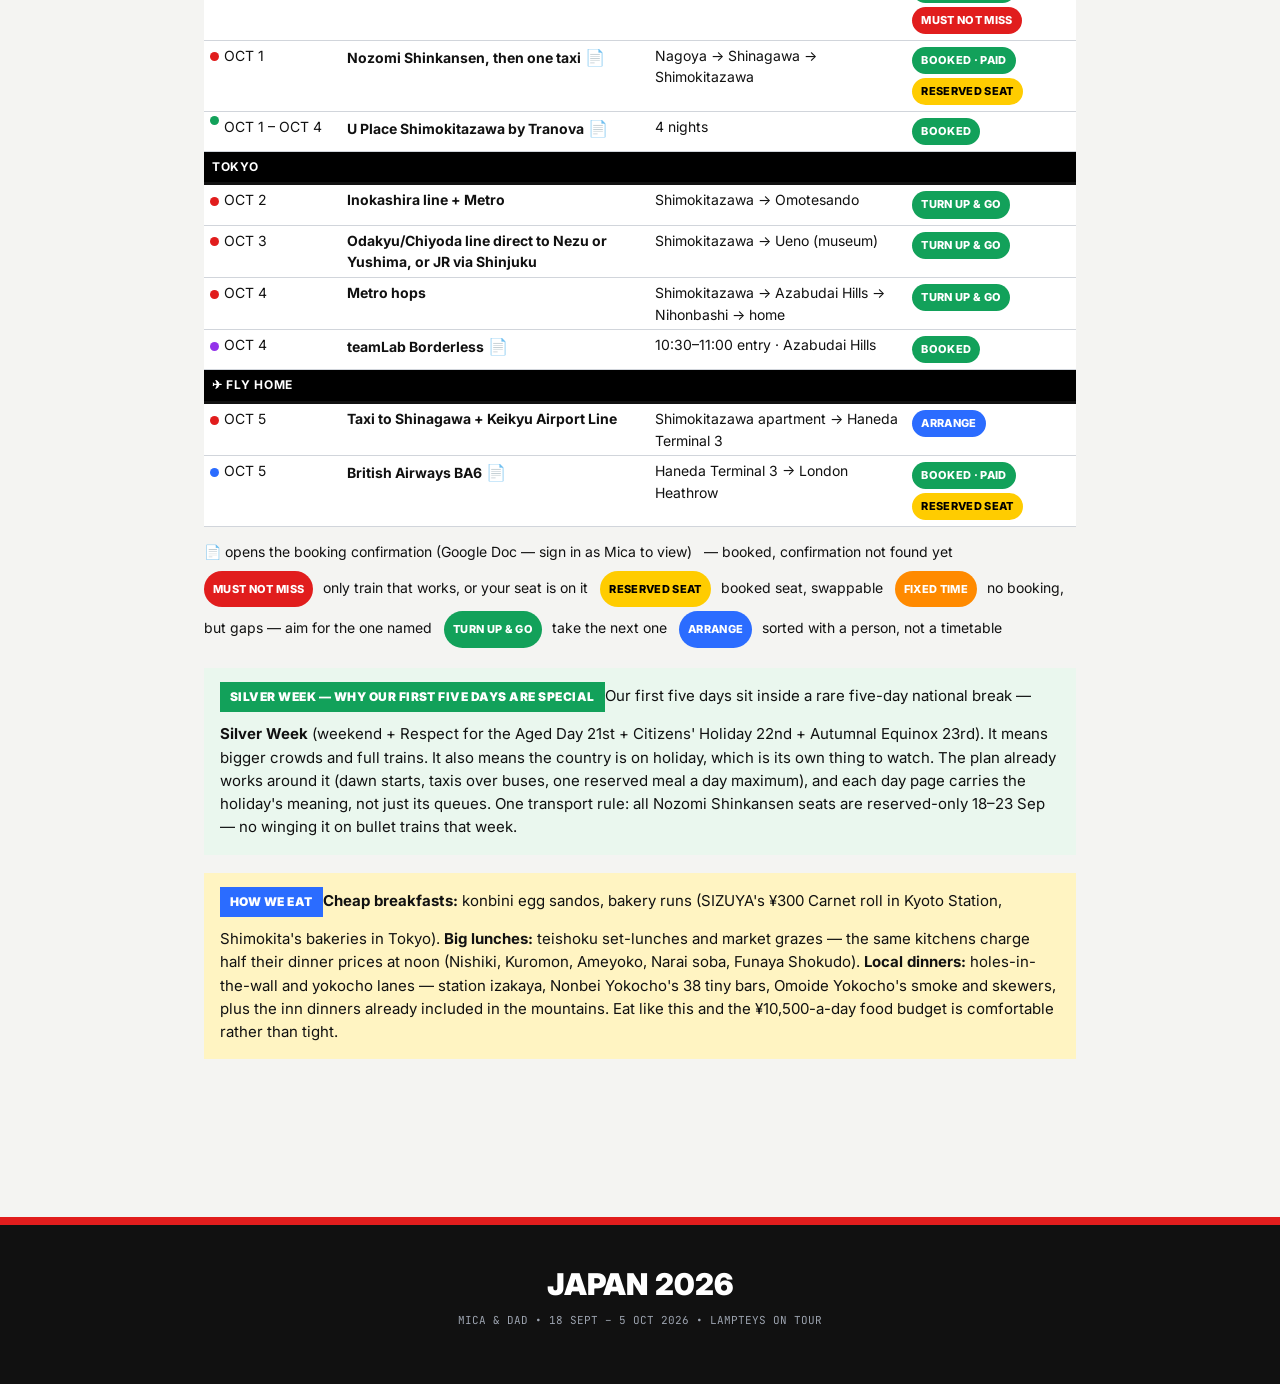
==== commit ae0facd0: "Merge the reordered 20–21 Sep into main, add both sumo evenings, and repair the corrections that lan" ====
--- a/index.html
+++ b/index.html
@@ -786,7 +786,7 @@
     <a href="#map">MAP VIEW <small>whole trip</small></a>
     <a href="#planner">LIST VIEW <small>whole trip</small></a>
     <div class="grp">PREP &amp; REFERENCE</div>
-    <a href="#packing">✅ TO-DO LIST</a><a href="#packing">🎒 PACKING</a><a href="#getting">🚉 GETTING AROUND</a><a href="#budget">💰 BUDGET</a><a href="#etiquette">🙇 ETIQUETTE 101</a><a href="#tips">💡 GOOD TO KNOW</a><a href="#phrases">🗣️ PHRASES</a>
+    <a href="#packing">✅ TO-DOS &amp; PACKING</a><a href="#getting">🚉 GETTING AROUND</a><a href="#budget">💰 BUDGET</a><a href="#etiquette">🙇 ETIQUETTE 101</a><a href="#tips">💡 GOOD TO KNOW</a><a href="#phrases">🗣️ PHRASES</a>
   </nav>
 </header>
 <div id="daynav" class="nosb" style="display:none"></div>
